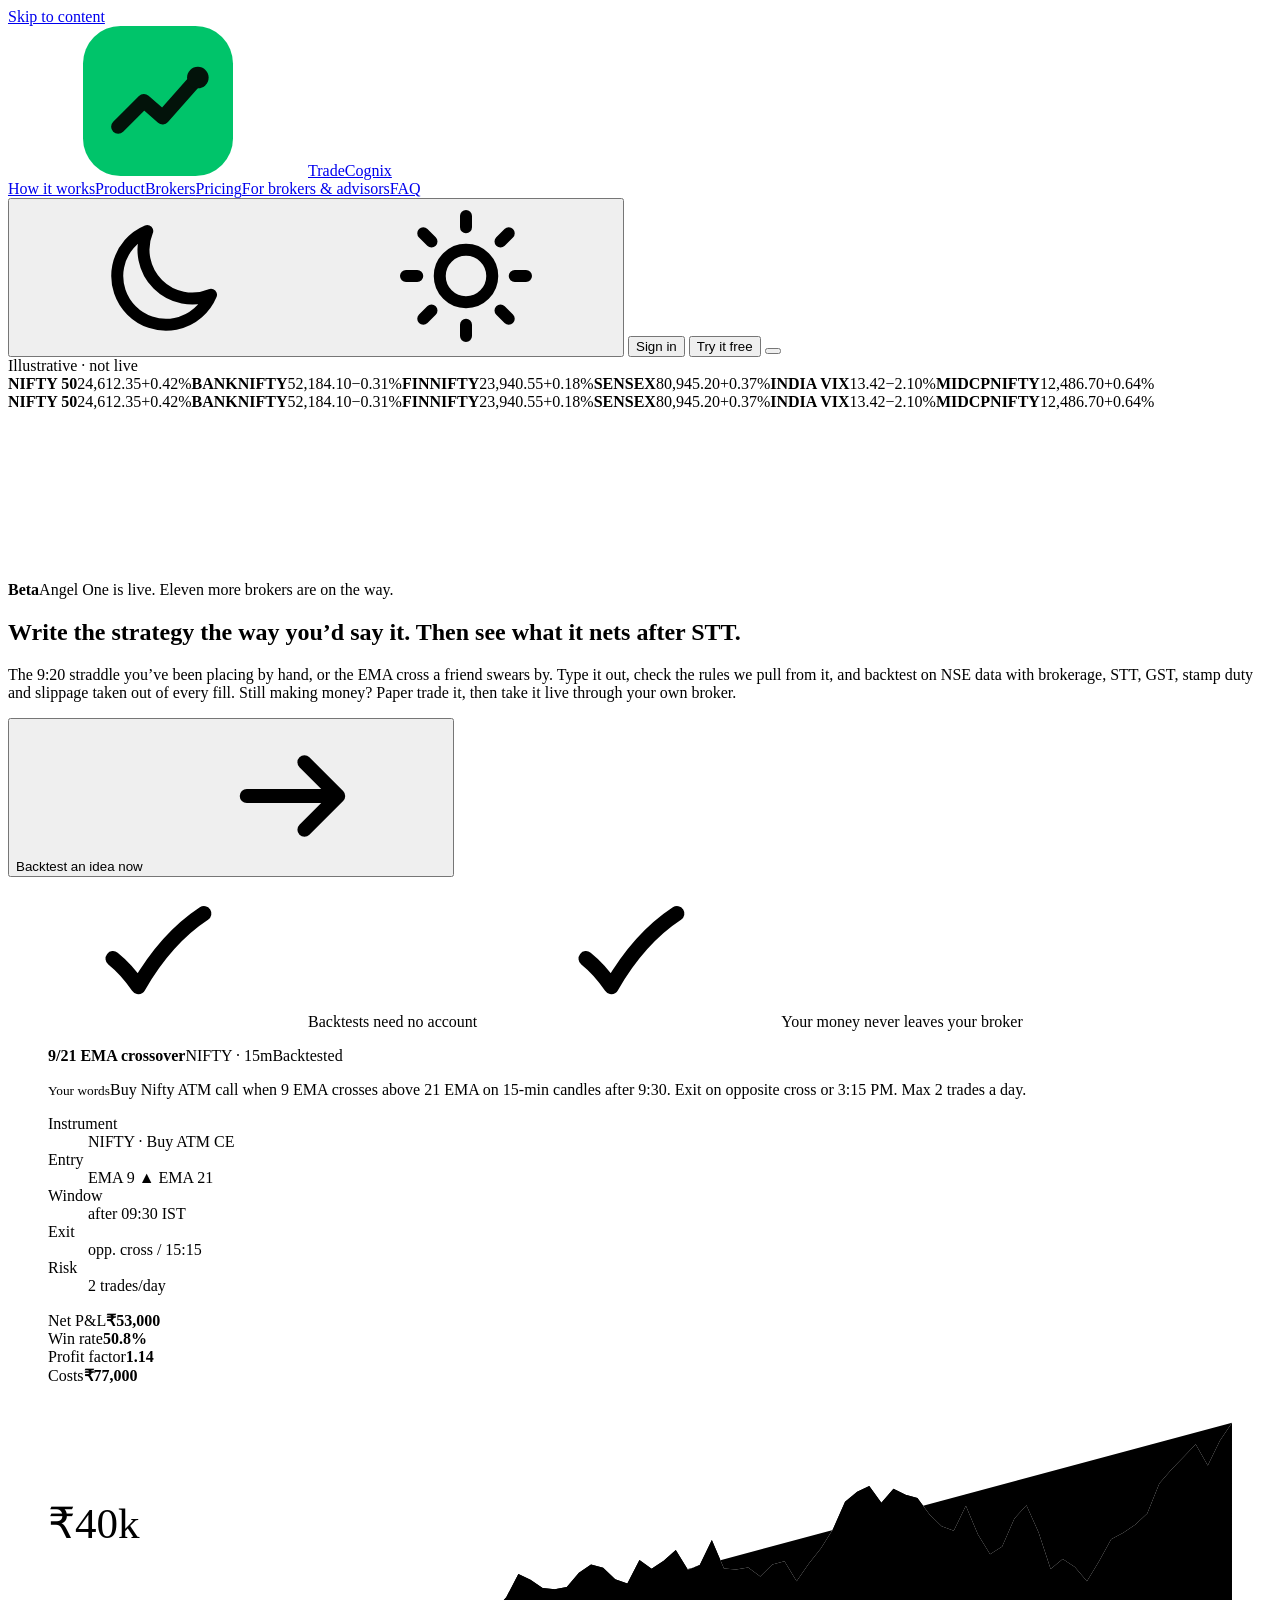
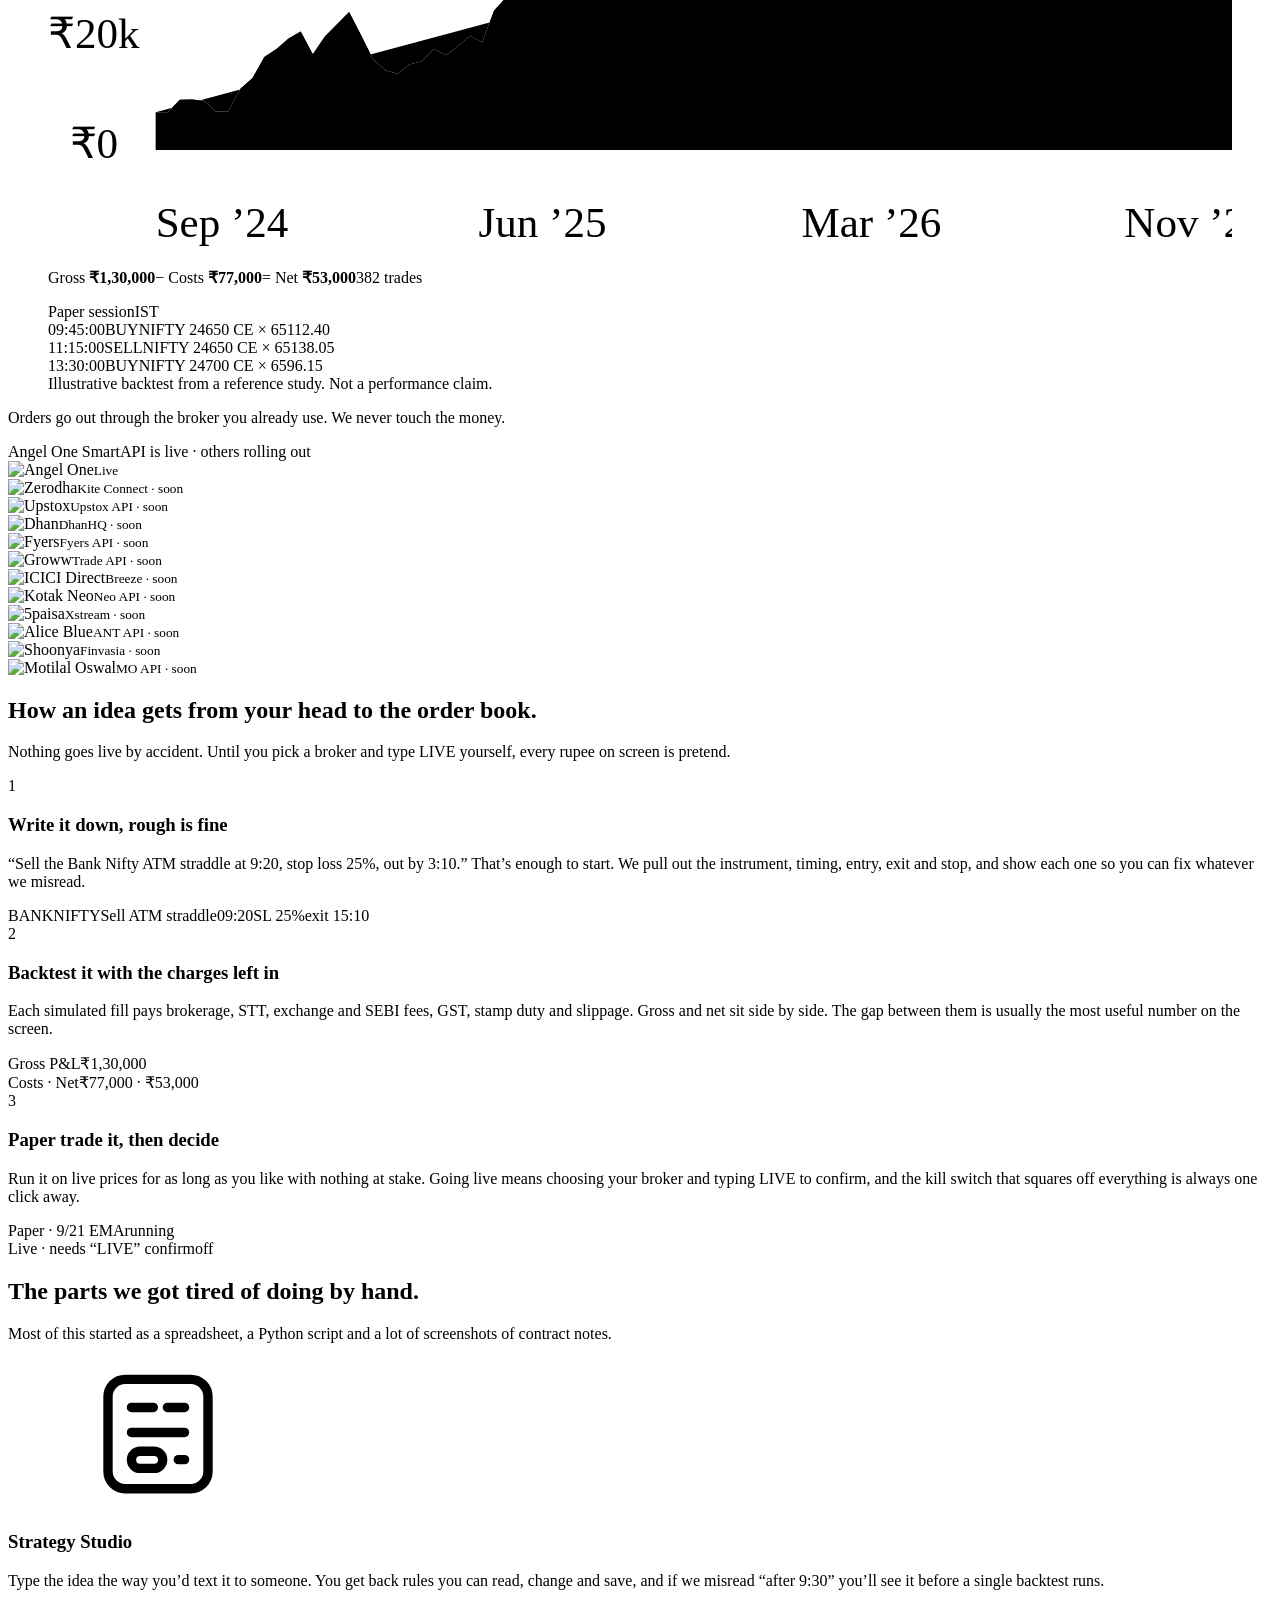
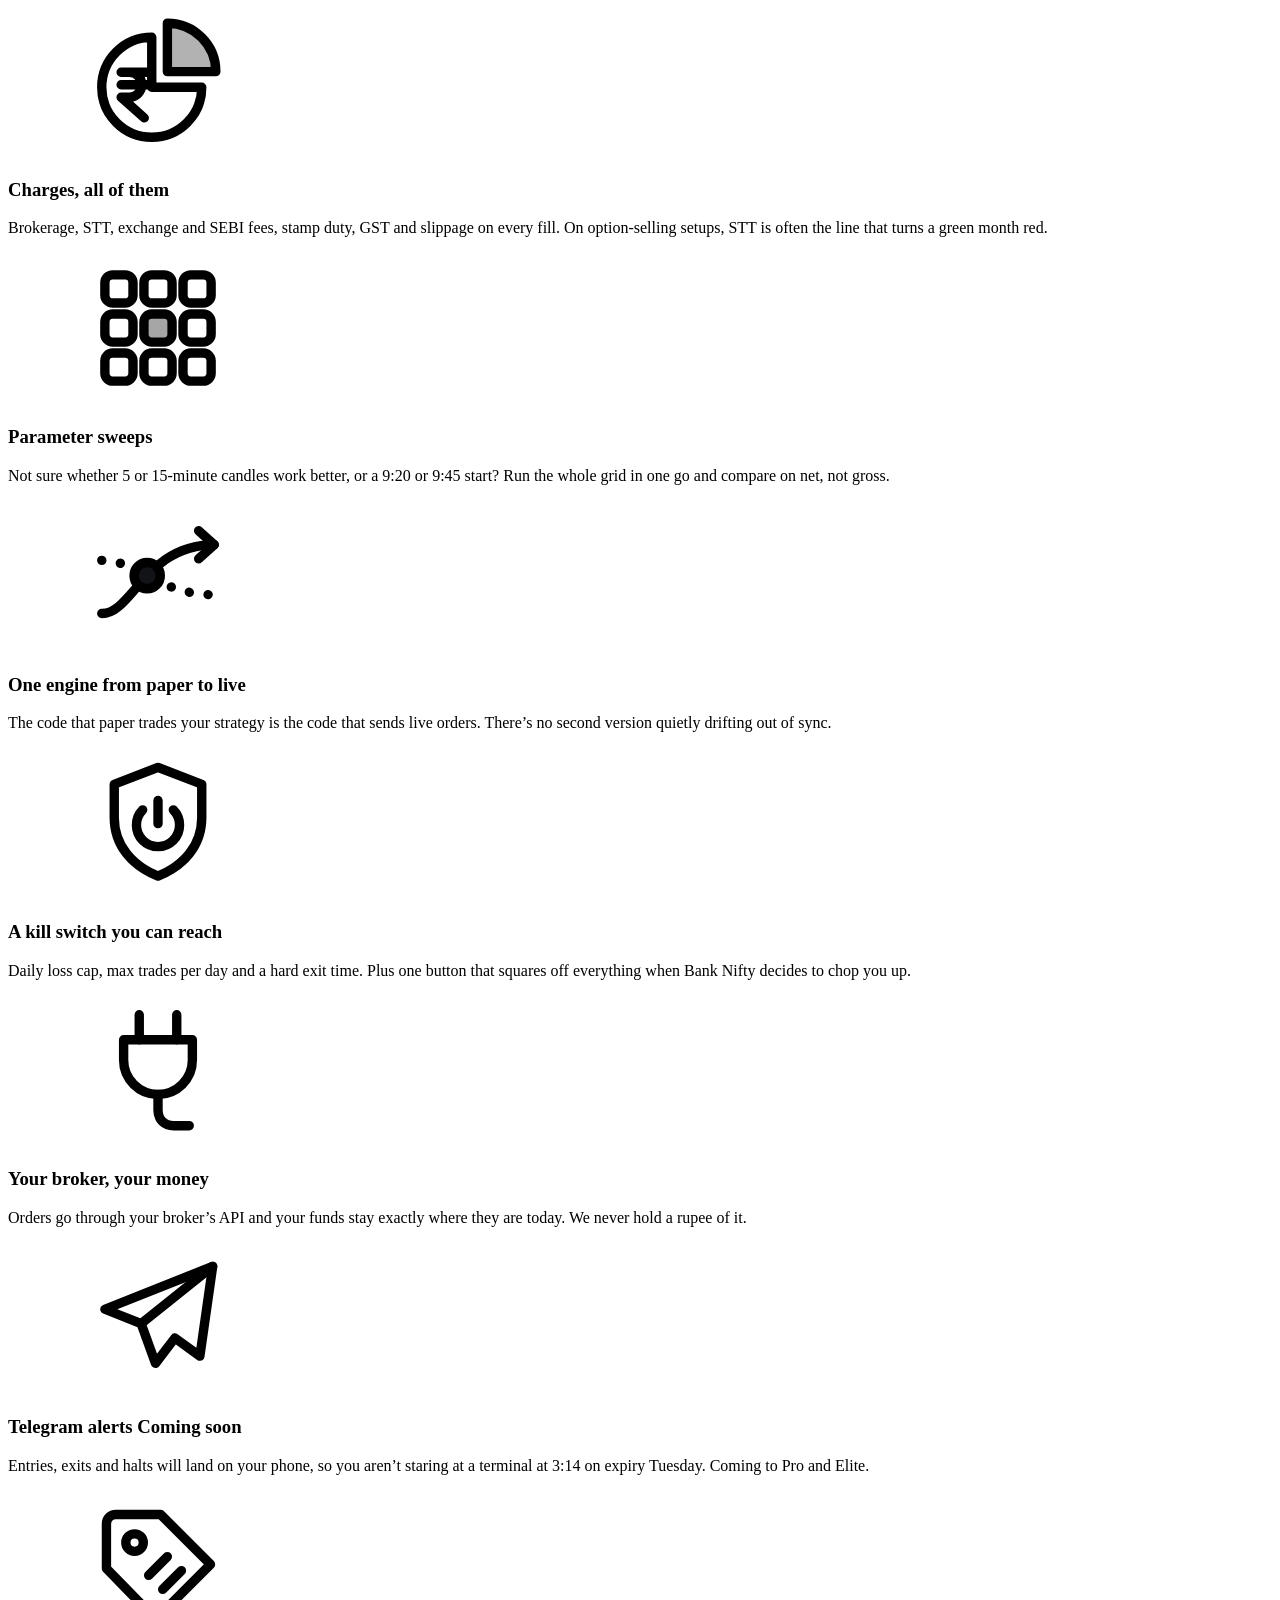
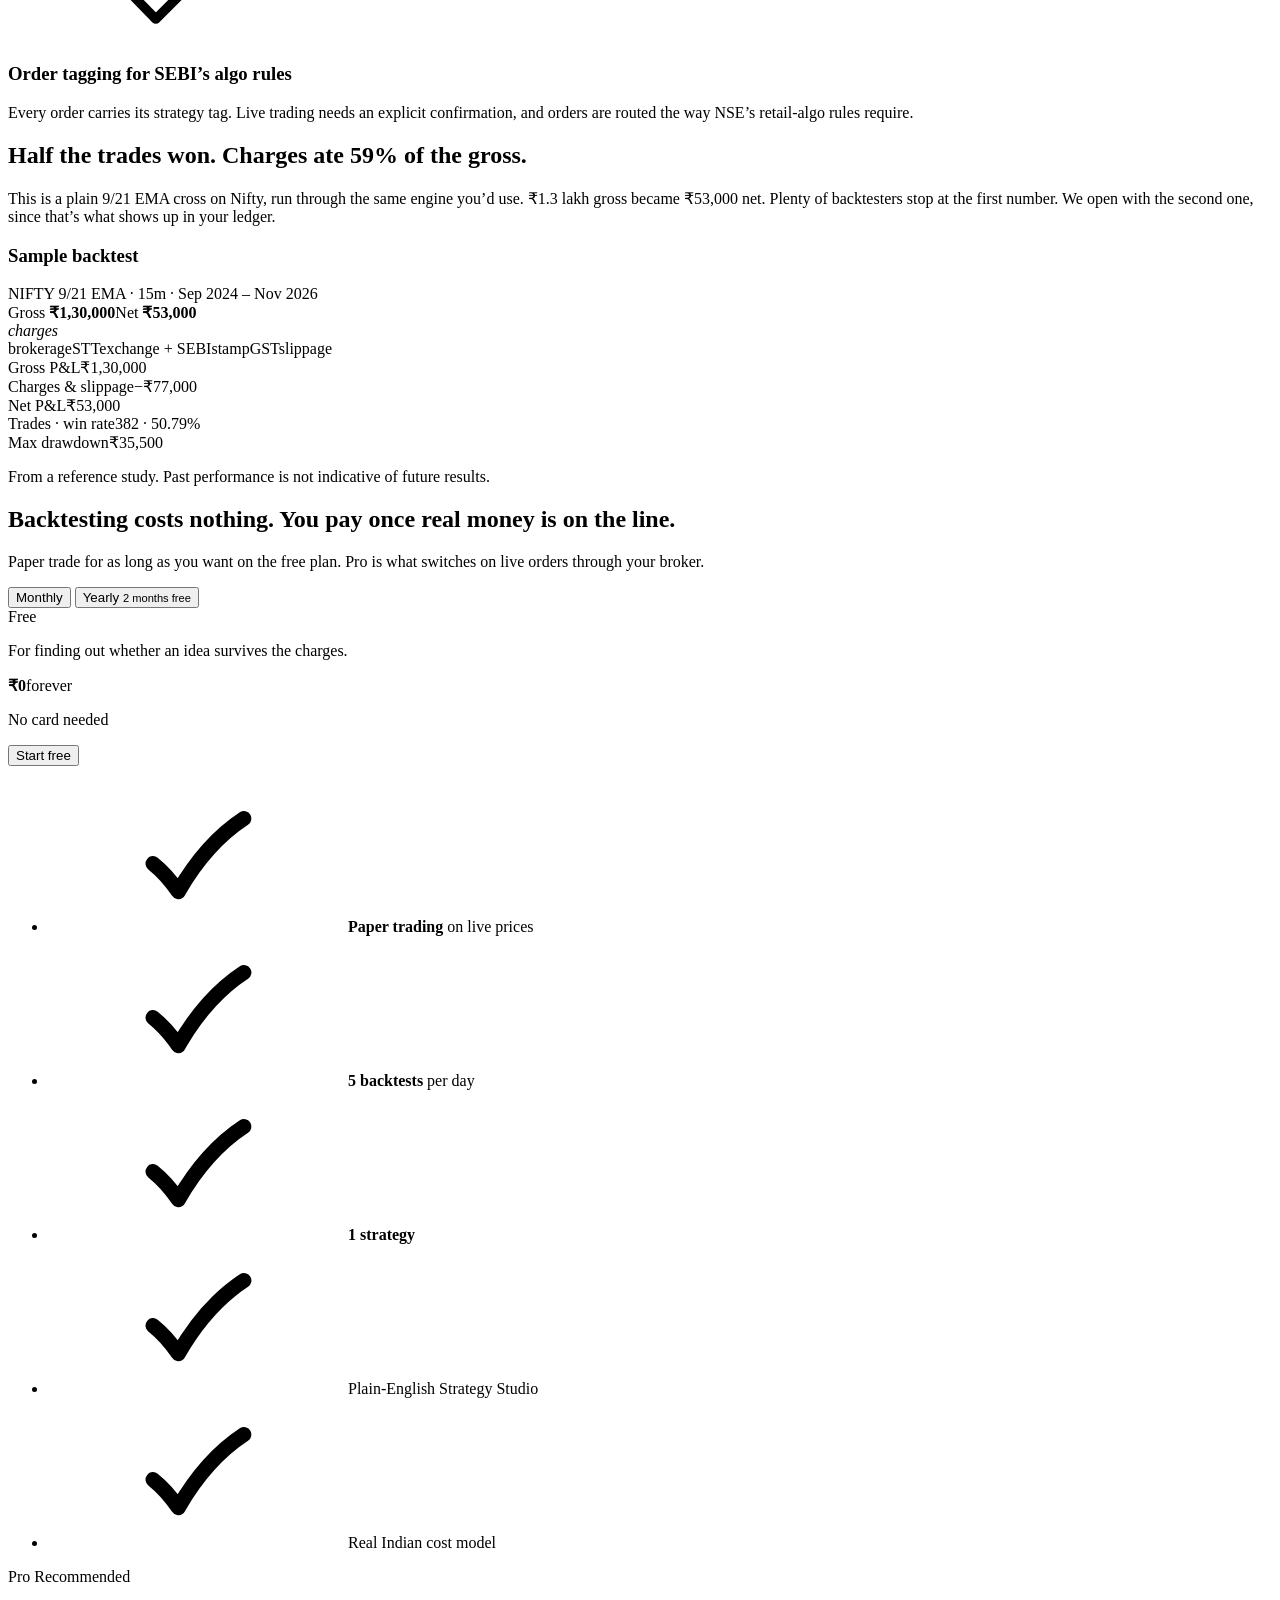
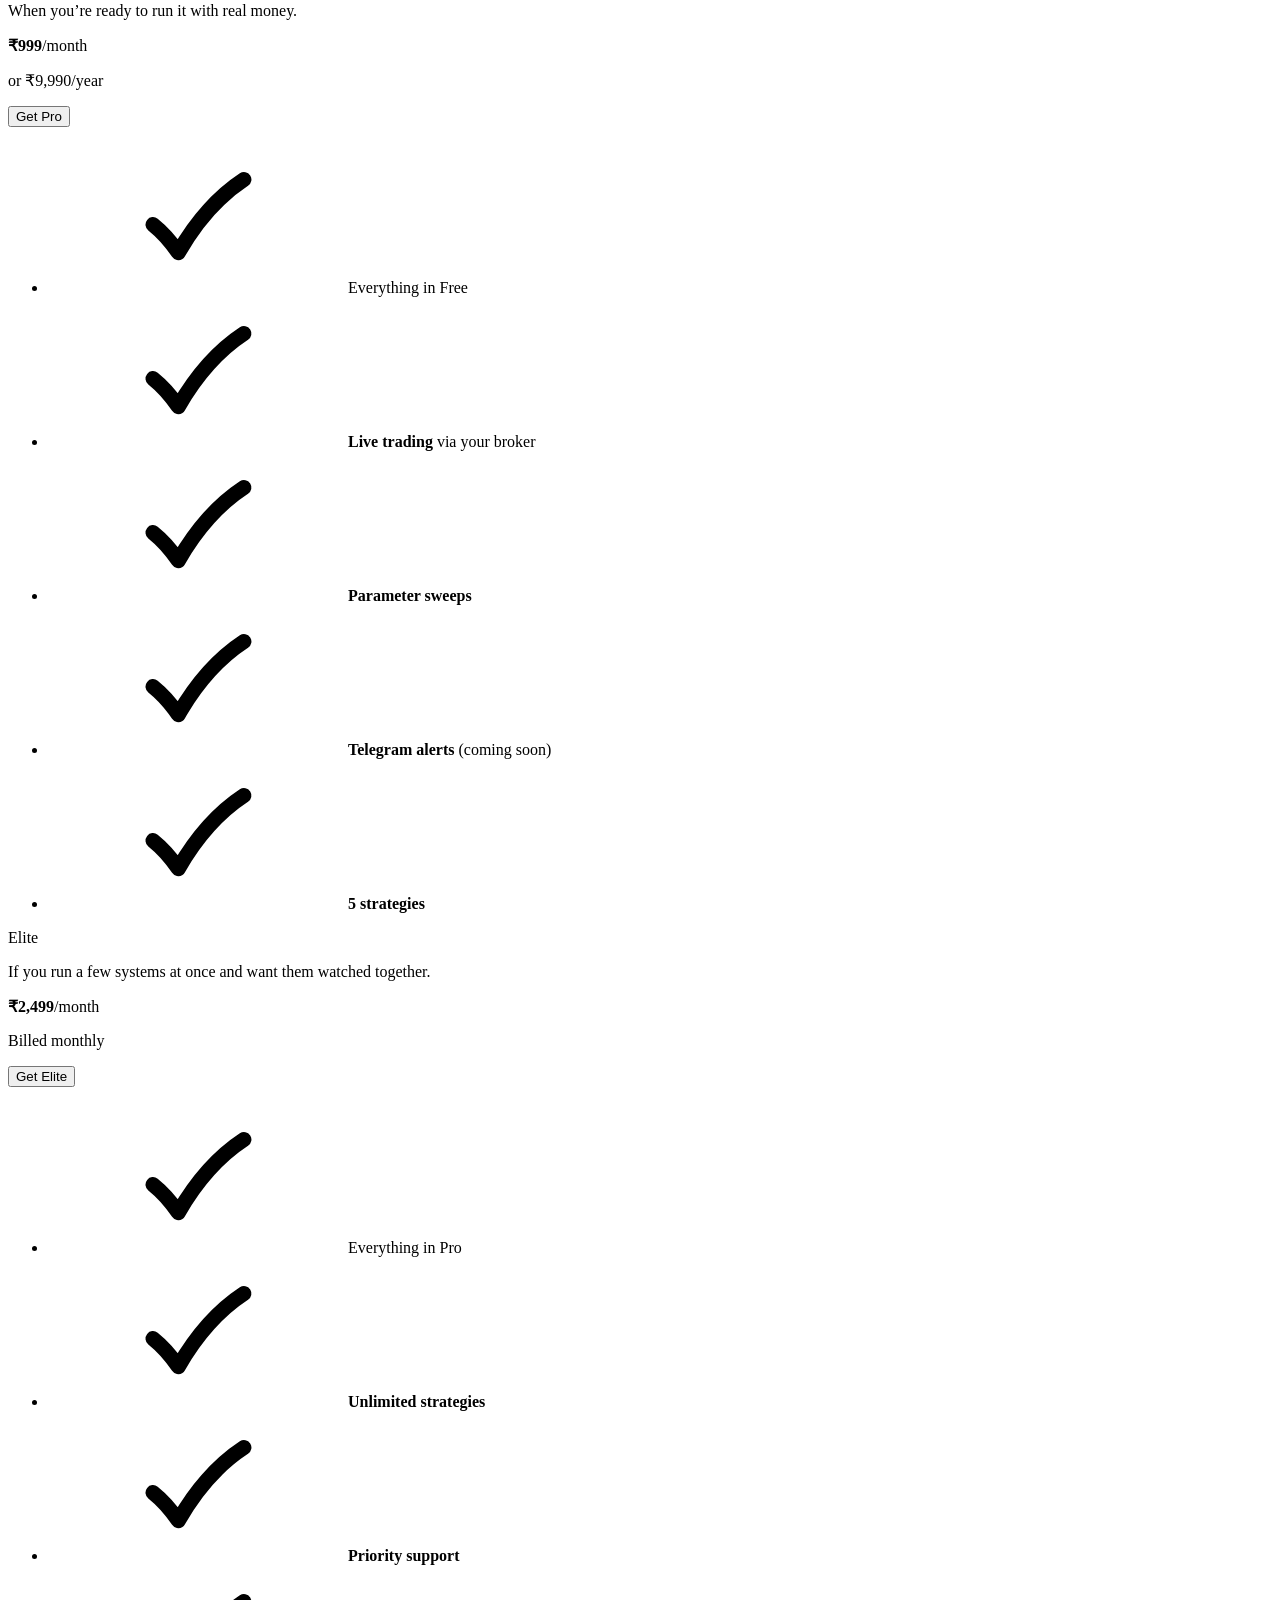
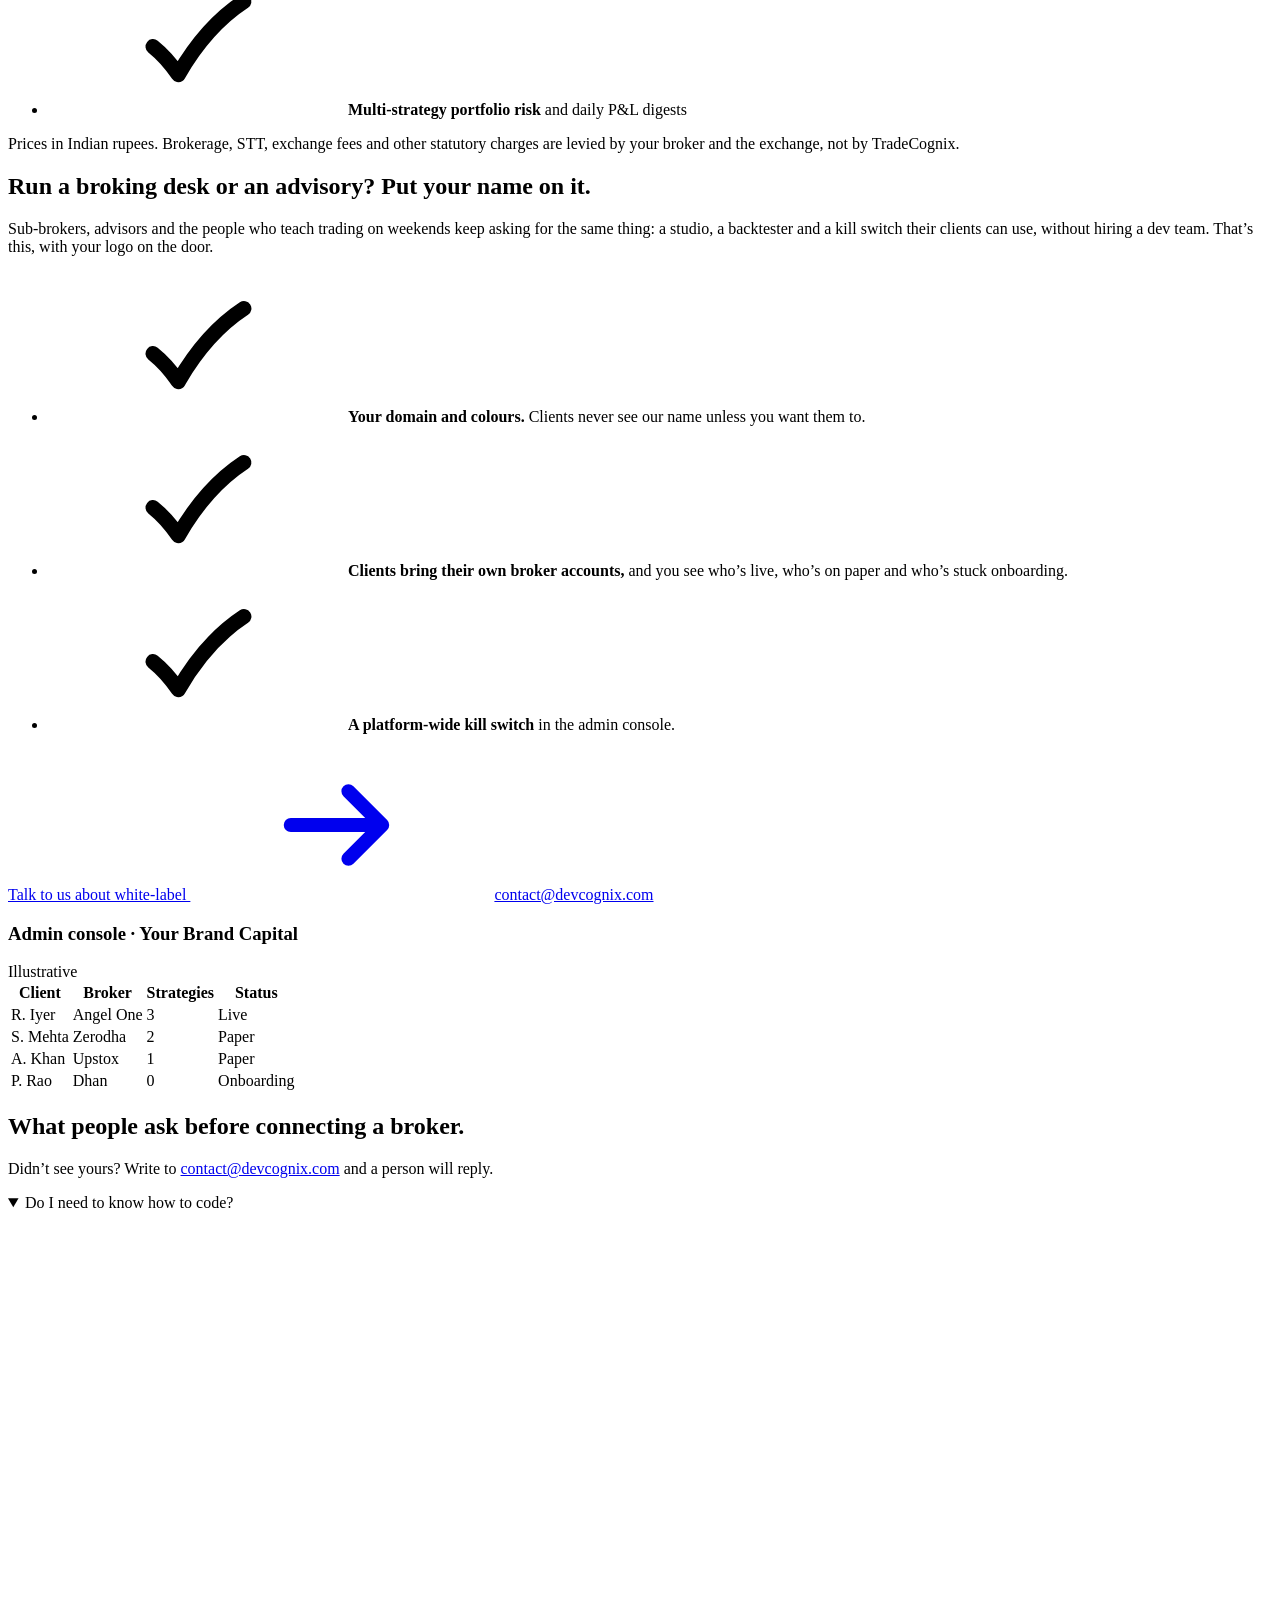
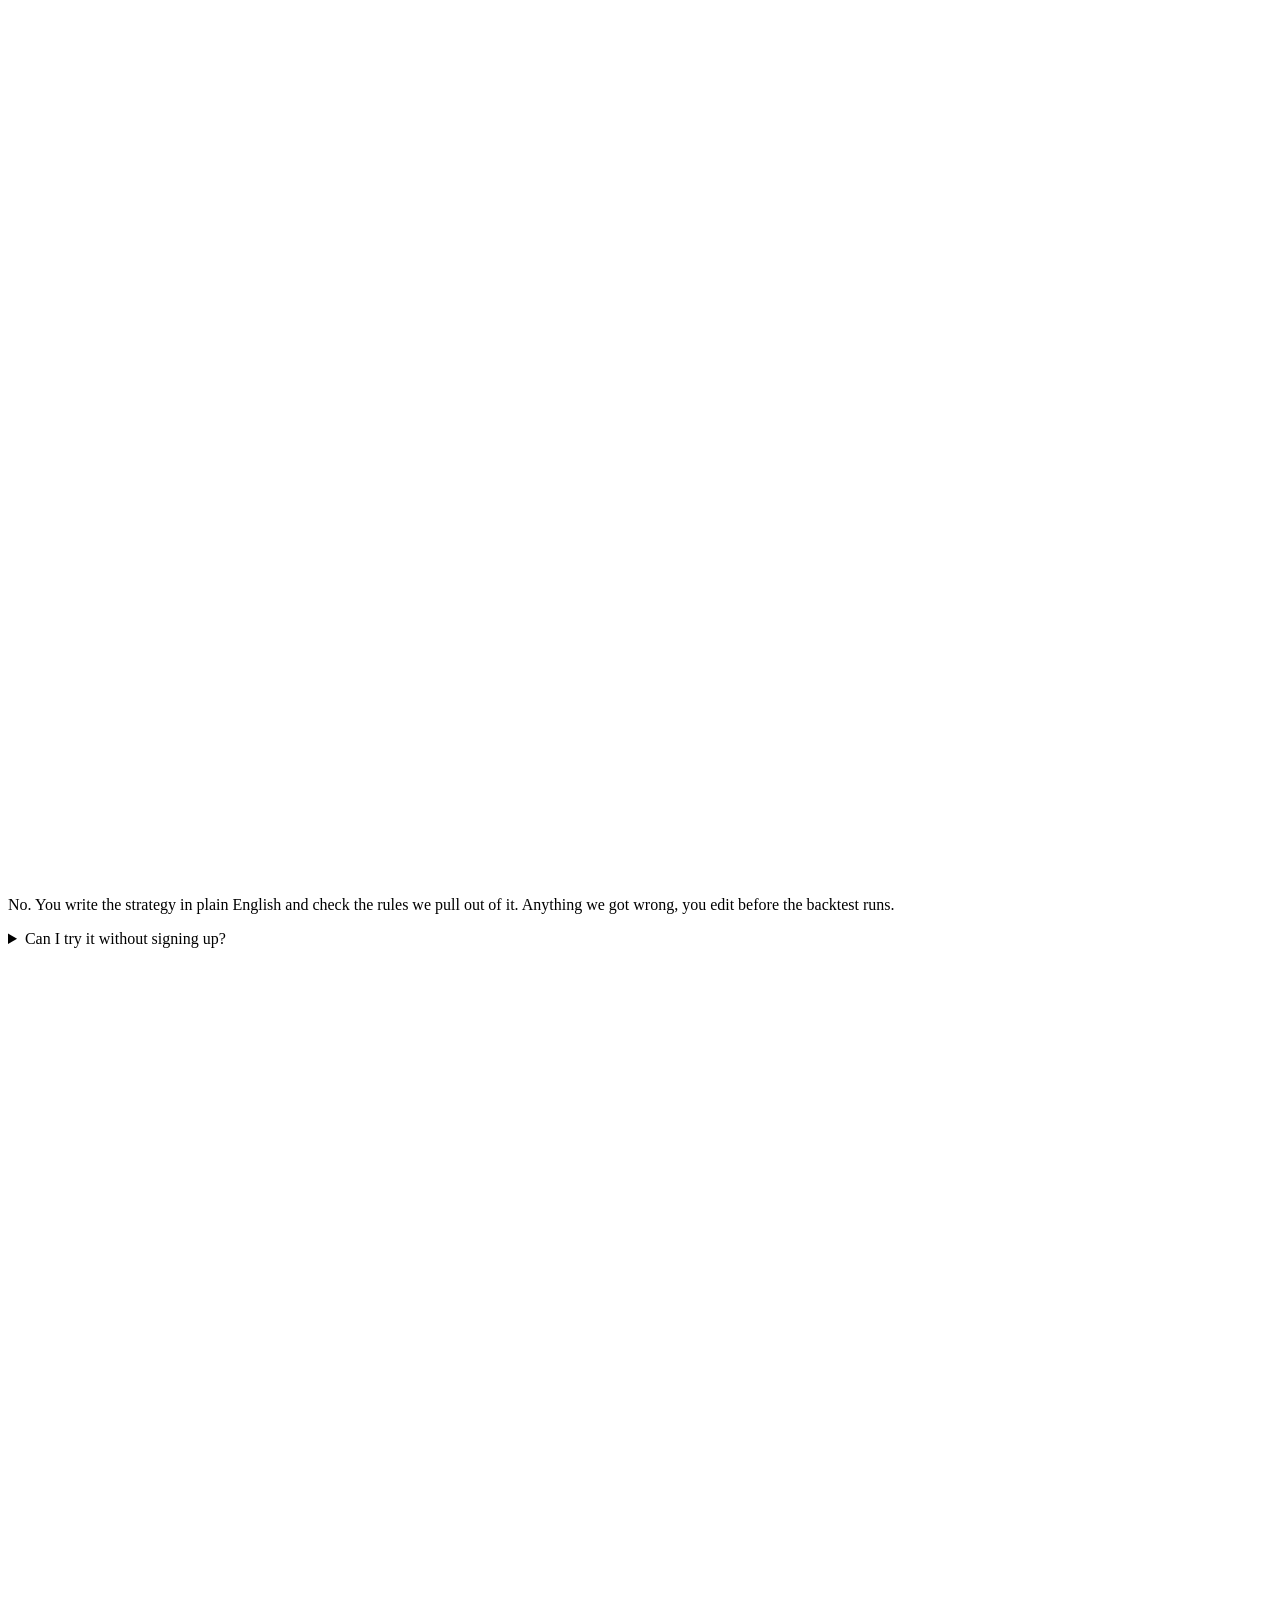
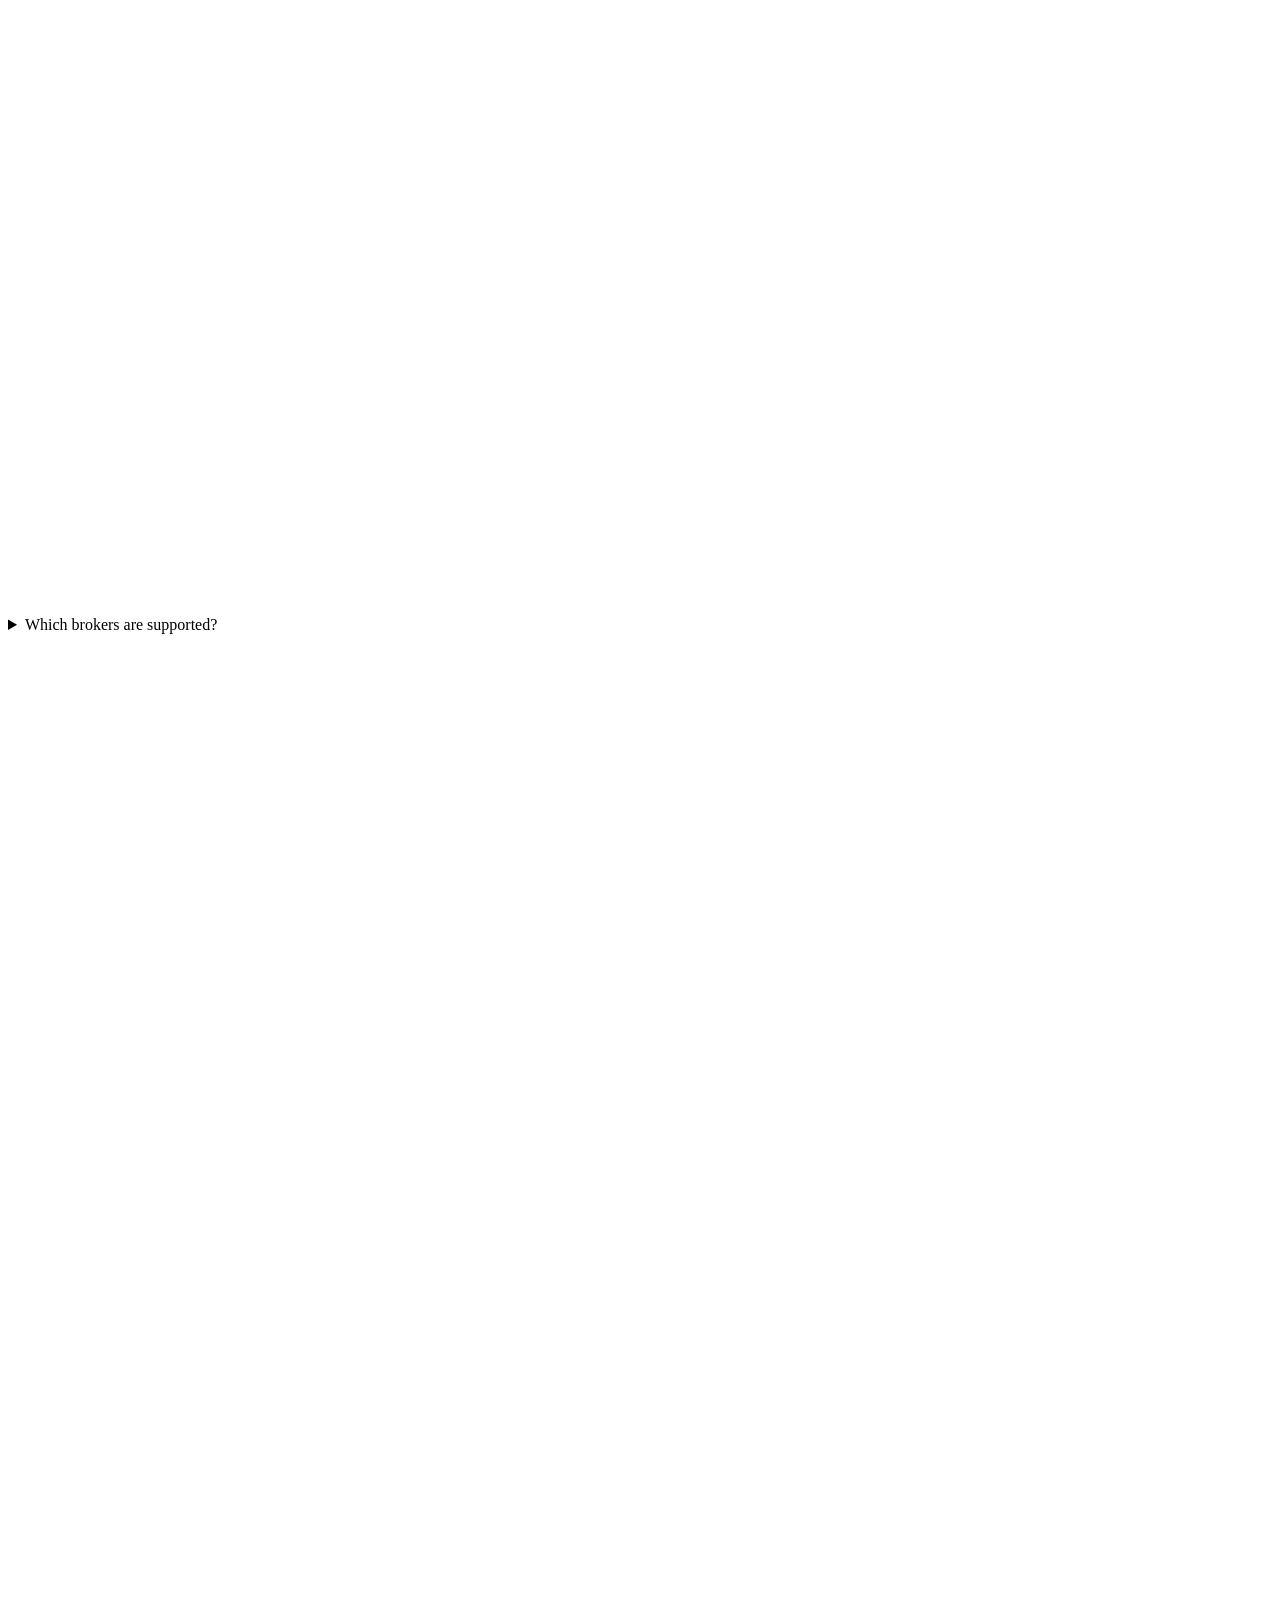
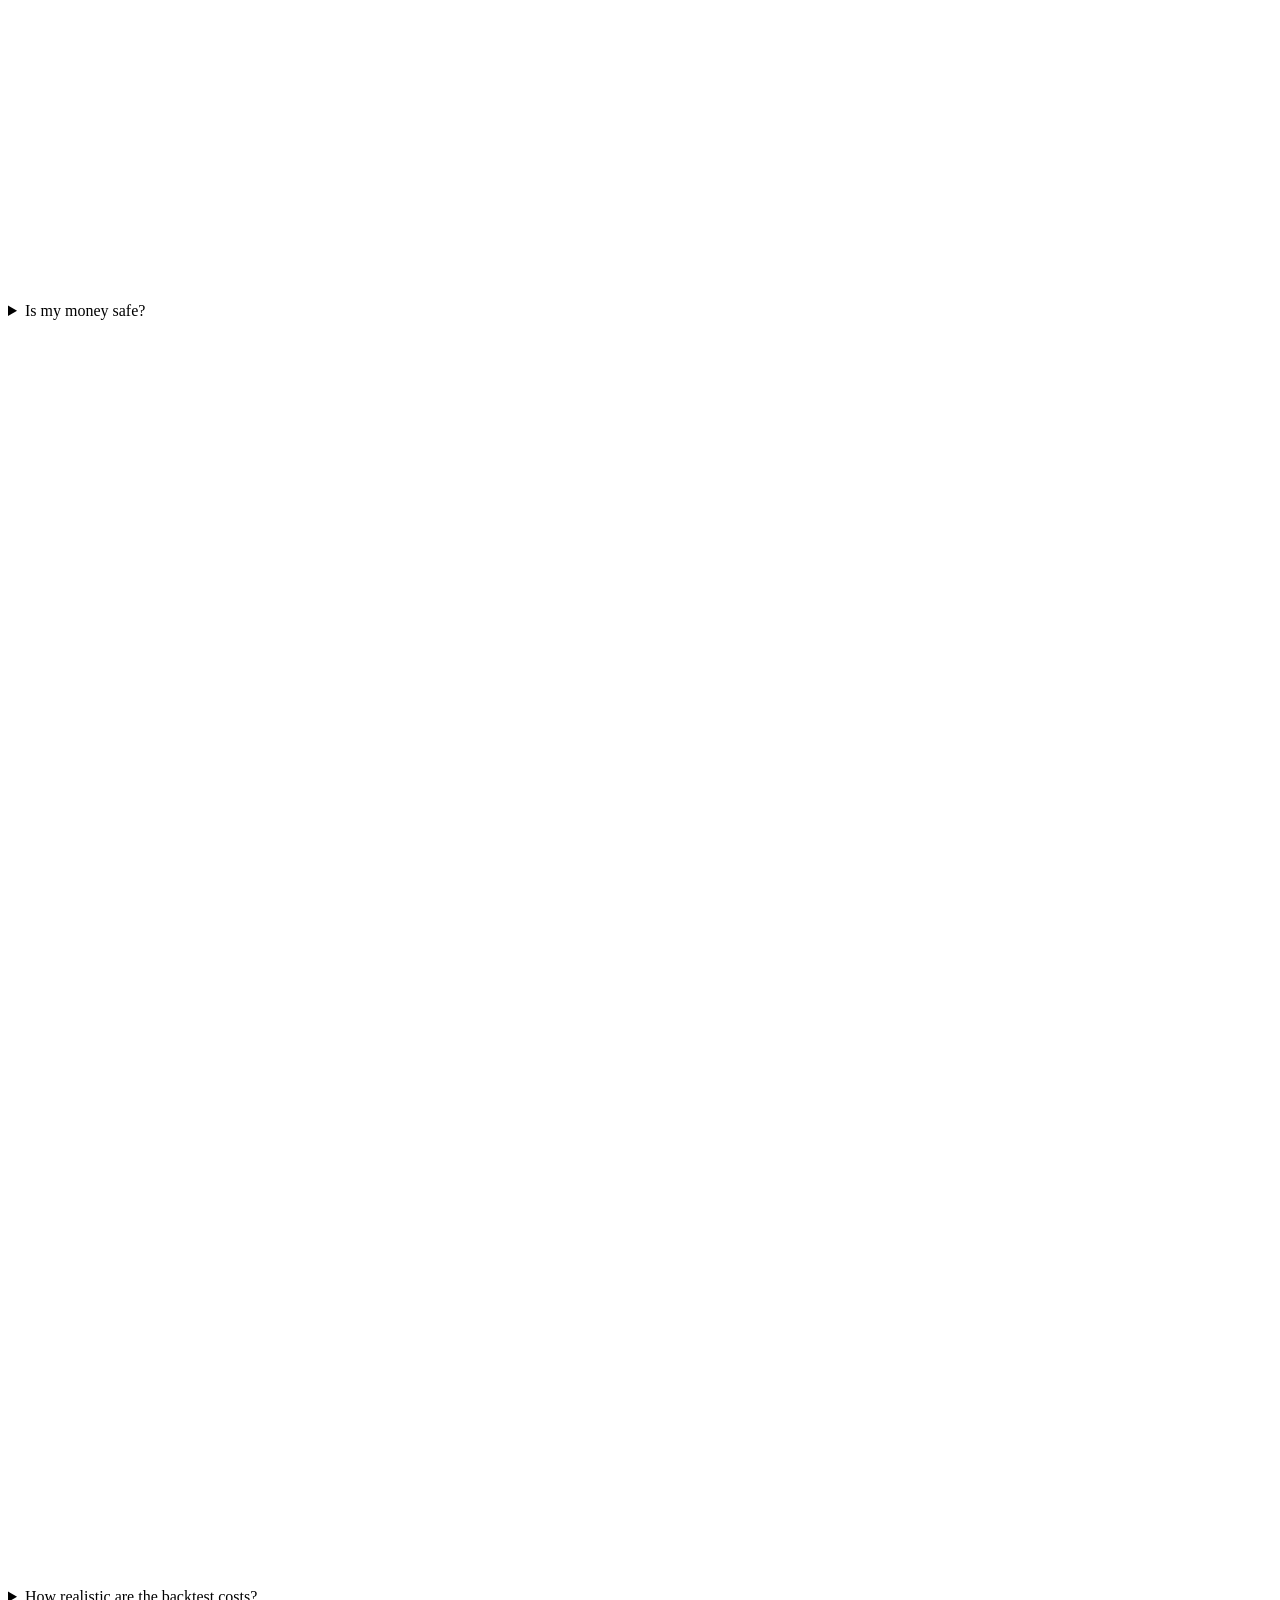
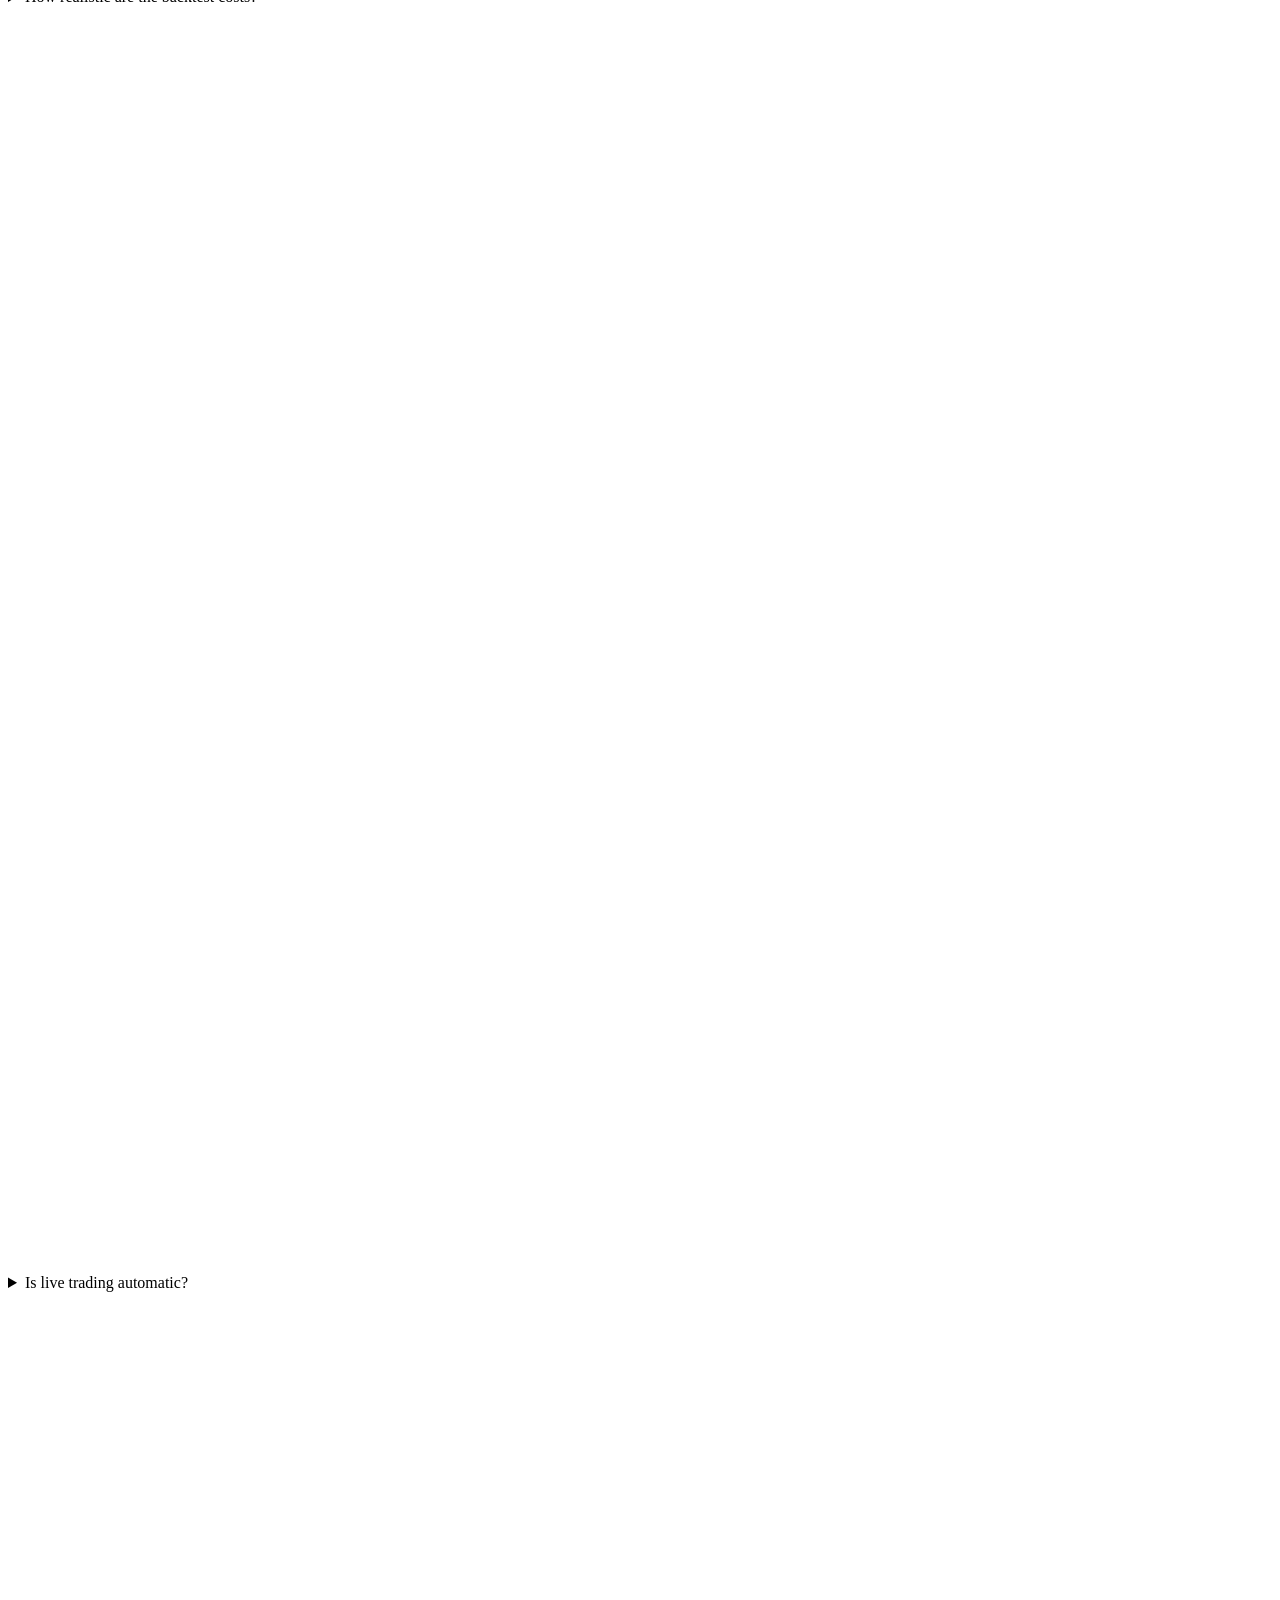
==== web/index.html @ 680daa09 "Web parser: match backend (AND filters, MA before RSI, unsupported features flagged, trailing SL fix" ====
<!doctype html>
<html lang="en-IN" data-theme="dark">
  <head>
    <meta charset="utf-8" />
    <meta name="viewport" content="width=device-width, initial-scale=1, viewport-fit=cover" />
    <title>TradeCognix · Plain-English algo trading for Indian traders</title>
    <meta name="description" content="Describe a trading strategy in plain English. TradeCognix turns it into rules, backtests it on NSE data with real Indian costs (brokerage, STT, GST, stamp duty, slippage), paper-trades it, then runs it live through your own broker." />
    <meta name="theme-color" content="#08090b" media="(prefers-color-scheme: dark)" />
    <meta name="theme-color" content="#ffffff" media="(prefers-color-scheme: light)" />
    <meta name="color-scheme" content="dark light" />

    <link rel="canonical" href="https://tradex007.github.io/Tradecognix/" />

    <!-- Open Graph / social (absolute URLs: GitHub Pages) -->
    <meta property="og:type" content="website" />
    <meta property="og:site_name" content="TradeCognix" />
    <meta property="og:url" content="https://tradex007.github.io/Tradecognix/" />
    <meta property="og:title" content="TradeCognix · Plain-English algo trading for Indian traders" />
    <meta property="og:description" content="Describe a strategy in English, backtest it with real Indian costs, paper trade it, then go live through your own broker." />
    <meta property="og:image" content="https://tradex007.github.io/Tradecognix/og.png" />
    <meta property="og:image:type" content="image/png" />
    <meta property="og:image:alt" content="TradeCognix: Write the strategy the way you'd say it. Then see what it nets after STT." />
    <meta property="og:image:width" content="1200" />
    <meta property="og:image:height" content="630" />
    <meta property="og:locale" content="en_IN" />
    <meta name="twitter:card" content="summary_large_image" />
    <meta name="twitter:title" content="TradeCognix · Plain-English algo trading for Indian traders" />
    <meta name="twitter:description" content="Describe a strategy in English, backtest it with real Indian costs, paper trade it, then go live through your own broker." />
    <meta name="twitter:image" content="https://tradex007.github.io/Tradecognix/og.png" />

    <link rel="icon" type="image/svg+xml" href="mark.svg" />
    <link rel="icon" type="image/png" sizes="32x32" href="favicon-32.png" />
    <link rel="apple-touch-icon" href="apple-touch-icon.png" />

    <script>
      /* Theme before first paint: saved choice, else dark. */
      (function () { try { var t = localStorage.getItem("tc-theme"); document.documentElement.setAttribute("data-theme", t === "light" ? "light" : "dark"); } catch (e) {} })();
      /* Motion only when the visitor hasn't asked for reduced motion; motion.js drives it. */
      (function () { try { if (!window.matchMedia("(prefers-reduced-motion: reduce)").matches) document.documentElement.classList.add("motion"); } catch (e) {} })();
    </script>
    <link rel="preload" href="fonts/geist-latin.woff2" as="font" type="font/woff2" crossorigin />
    <link rel="stylesheet" href="styles.css" />

    <script type="application/ld+json">
      {
        "@context": "https://schema.org",
        "@type": "SoftwareApplication",
        "name": "TradeCognix",
        "applicationCategory": "FinanceApplication",
        "operatingSystem": "Web",
        "description": "Plain-English algo trading for Indian retail traders: describe a strategy in English, backtest it on NSE data with real Indian costs, paper trade it, then trade live through your own broker.",
        "inLanguage": "en-IN",
        "publisher": { "@type": "Organization", "name": "DevCognix", "email": "contact@devcognix.com" },
        "offers": [
          { "@type": "Offer", "name": "Free", "price": "0", "priceCurrency": "INR" },
          { "@type": "Offer", "name": "Pro (monthly)", "price": "999", "priceCurrency": "INR" },
          { "@type": "Offer", "name": "Pro (yearly)", "price": "9990", "priceCurrency": "INR" },
          { "@type": "Offer", "name": "Elite (monthly)", "price": "2499", "priceCurrency": "INR" }
        ]
      }
    </script>
  </head>
  <body>
    <a class="skip" href="#main">Skip to content</a>

    <!-- Icon sprite -->
    <svg width="0" height="0" style="position:absolute" aria-hidden="true" focusable="false">
      <defs>
        <symbol id="tc-mark" viewBox="0 0 32 32"><rect width="32" height="32" rx="8" fill="#00C46A" /><path d="M7.5 21.5 13 16l4 3.5 7.5-8.5" fill="none" stroke="#03130A" stroke-width="3" stroke-linecap="round" stroke-linejoin="round" /><circle cx="24.5" cy="11" r="2.3" fill="#03130A" /></symbol>
        <symbol id="i-check" viewBox="0 0 16 16"><path d="M3.5 8.5l3 3 6-7" fill="none" stroke="currentColor" stroke-width="1.8" stroke-linecap="round" stroke-linejoin="round" /></symbol>
        <symbol id="i-arrow" viewBox="0 0 16 16"><path d="M3 8h10M9 4l4 4-4 4" fill="none" stroke="currentColor" stroke-width="1.6" stroke-linecap="round" stroke-linejoin="round" /></symbol>
        <symbol id="i-plus" viewBox="0 0 16 16"><path d="M8 3v10M3 8h10" fill="none" stroke="currentColor" stroke-width="1.6" stroke-linecap="round" /></symbol>
        <symbol id="i-pencil" viewBox="0 0 16 16"><path d="M3 13l.6-2.6L10.8 3.2a1.4 1.4 0 0 1 2 2L5.6 12.4z" fill="none" stroke="currentColor" stroke-width="1.4" stroke-linejoin="round" /></symbol>
        <symbol id="i-sun" viewBox="0 0 20 20"><g fill="none" stroke="currentColor" stroke-width="1.6" stroke-linecap="round"><circle cx="10" cy="10" r="3.5" /><path d="M10 2v1.5M10 16.5V18M2 10h1.5M16.5 10H18M4.3 4.3l1.1 1.1M14.6 14.6l1.1 1.1M4.3 15.7l1.1-1.1M14.6 5.4l1.1-1.1" /></g></symbol>
        <symbol id="i-moon" viewBox="0 0 20 20"><path d="M16 12.5A6.5 6.5 0 0 1 7.5 4a6.5 6.5 0 1 0 8.5 8.5z" fill="none" stroke="currentColor" stroke-width="1.6" stroke-linejoin="round" /></symbol>
        <symbol id="i-power" viewBox="0 0 16 16"><g fill="none" stroke="currentColor" stroke-width="1.7" stroke-linecap="round"><path d="M8 2v6" /><path d="M4.6 4.2a5 5 0 1 0 6.8 0" /></g></symbol>
        <symbol id="i-warn" viewBox="0 0 16 16"><g fill="none" stroke="currentColor" stroke-width="1.5" stroke-linecap="round" stroke-linejoin="round"><path d="M8 2.2 14.4 13.5H1.6z" /><path d="M8 6.5v3M8 11.6v.1" /></g></symbol>
        <symbol id="i-info" viewBox="0 0 16 16"><g fill="none" stroke="currentColor" stroke-width="1.5" stroke-linecap="round"><circle cx="8" cy="8" r="6.2" /><path d="M8 7.3v3.6M8 5v.1" /></g></symbol>
        <symbol id="i-lock" viewBox="0 0 16 16"><g fill="none" stroke="currentColor" stroke-width="1.5" stroke-linejoin="round"><rect x="3" y="7" width="10" height="7" rx="1.6" /><path d="M5.5 7V5a2.5 2.5 0 0 1 5 0v2" /></g></symbol>
        <symbol id="i-plusmin" viewBox="0 0 16 16"><path d="M8 3v10M3 8h10" fill="none" stroke="currentColor" stroke-width="1.6" stroke-linecap="round" /></symbol>
        <!-- feature icons -->
        <symbol id="f-text" viewBox="0 0 20 20"><g fill="none" stroke="currentColor" stroke-width="1.6" stroke-linecap="round" stroke-linejoin="round"><path d="M4 5h12M4 9h8M4 13h10" /><path d="M14 15.5l1.5-1.5 2 2" /></g></symbol>
        <symbol id="f-rupee" viewBox="0 0 20 20"><g fill="none" stroke="currentColor" stroke-width="1.6" stroke-linecap="round" stroke-linejoin="round"><path d="M6 4h9M6 7.5h9M6 4h2.5a3.5 3.5 0 0 1 0 7H6l6.5 5.5" /></g></symbol>
        <symbol id="f-sweep" viewBox="0 0 20 20"><g fill="none" stroke="currentColor" stroke-width="1.6" stroke-linecap="round"><path d="M4 5h12M4 10h12M4 15h12" /><circle cx="8" cy="5" r="1.6" fill="currentColor" /><circle cx="13" cy="10" r="1.6" fill="currentColor" /><circle cx="6" cy="15" r="1.6" fill="currentColor" /></g></symbol>
        <symbol id="f-engine" viewBox="0 0 20 20"><g fill="none" stroke="currentColor" stroke-width="1.6" stroke-linecap="round" stroke-linejoin="round"><path d="M3 15l4-5 3 2.5L16 5" /><path d="M12.5 5H16v3.5" /></g></symbol>
        <symbol id="f-shield" viewBox="0 0 20 20"><g fill="none" stroke="currentColor" stroke-width="1.6" stroke-linejoin="round" stroke-linecap="round"><path d="M10 2.5 16 5v4.5c0 4-2.7 6.6-6 8-3.3-1.4-6-4-6-8V5z" /><path d="M7.5 10l2 2 3.5-4" /></g></symbol>
        <symbol id="f-bell" viewBox="0 0 20 20"><g fill="none" stroke="currentColor" stroke-width="1.6" stroke-linejoin="round" stroke-linecap="round"><path d="M5 13.5V9a5 5 0 0 1 10 0v4.5l1.5 1.5h-13z" /><path d="M8.5 17.5h3" /></g></symbol>
        <symbol id="f-book" viewBox="0 0 20 20"><g fill="none" stroke="currentColor" stroke-width="1.6" stroke-linejoin="round" stroke-linecap="round"><path d="M5 3h8l3 3v11H5z" /><path d="M8 9h5M8 12h5" /></g></symbol>
        <symbol id="f-plug" viewBox="0 0 20 20"><g fill="none" stroke="currentColor" stroke-width="1.6" stroke-linecap="round" stroke-linejoin="round"><path d="M8 12l4-4" /><path d="M9 6l1.5-1.5a3 3 0 0 1 4.2 4.2L13 10M11 14l-1.5 1.5a3 3 0 0 1-4.2-4.2L7 10" /></g></symbol>
        <!-- TradeCognix marketing icons: hand-drawn set, 24px grid, 1.5px stroke, round joins -->
        <symbol id="m-tick" viewBox="0 0 16 16"><path d="M3.2 8.7c1 .8 1.9 1.8 2.7 3C7.8 8.4 10 5.8 12.9 3.9" fill="none" stroke="currentColor" stroke-width="1.6" stroke-linecap="round" stroke-linejoin="round" /></symbol>
        <symbol id="m-arrow" viewBox="0 0 16 16"><path d="M2.75 8h9.5M8.9 4.4 12.5 8l-3.6 3.6" fill="none" stroke="currentColor" stroke-width="1.5" stroke-linecap="round" stroke-linejoin="round" /></symbol>
        <symbol id="ic-rule" viewBox="0 0 24 24"><g fill="none" stroke="currentColor" stroke-width="1.5" stroke-linecap="round" stroke-linejoin="round"><rect x="4" y="3.25" width="16" height="17.5" rx="2.75" /><path d="M7.75 7.75h3.5M13.5 7.75h2.75M7.75 11.75h8.5" /><rect x="7.75" y="14.75" width="5" height="2.75" rx="1.375" /><path d="M15.25 16.1h1" /></g></symbol>
        <symbol id="ic-rupee" viewBox="0 0 24 24"><g fill="none" stroke="currentColor" stroke-width="1.5" stroke-linecap="round" stroke-linejoin="round"><path d="M11 5a8 8 0 1 0 8 8h-8z" /><path d="M13.5 2.75a7.75 7.75 0 0 1 7.75 7.75H13.5z" fill="currentColor" fill-opacity=".3" /><path d="M6.1 10.6h4.4M6.1 12.6h4.4M6.1 10.6h1.3a2 2 0 0 1 0 4H6.1l3.7 3.3" /></g></symbol>
        <symbol id="ic-sweep" viewBox="0 0 24 24"><g fill="none" stroke="currentColor" stroke-width="1.5" stroke-linejoin="round"><rect x="3.5" y="3.5" width="4.5" height="4.5" rx="1.25" /><rect x="9.75" y="3.5" width="4.5" height="4.5" rx="1.25" /><rect x="16" y="3.5" width="4.5" height="4.5" rx="1.25" /><rect x="3.5" y="9.75" width="4.5" height="4.5" rx="1.25" /><rect x="9.75" y="9.75" width="4.5" height="4.5" rx="1.25" fill="currentColor" fill-opacity=".35" /><rect x="16" y="9.75" width="4.5" height="4.5" rx="1.25" /><rect x="3.5" y="16" width="4.5" height="4.5" rx="1.25" /><rect x="9.75" y="16" width="4.5" height="4.5" rx="1.25" /><rect x="16" y="16" width="4.5" height="4.5" rx="1.25" /></g></symbol>
        <symbol id="ic-cross" viewBox="0 0 24 24"><g fill="none" stroke="currentColor" stroke-width="1.5" stroke-linecap="round" stroke-linejoin="round"><path d="M3 9.5C9 9.5 12 15 21 15" stroke-dasharray="0.01 3" /><path d="M3 18C8 18 10 7 21 7" /><circle cx="10.27" cy="11.94" r="2.1" fill="var(--surface, #111317)" /><path d="M18.5 4.75 21 7l-2.5 2.25" /></g></symbol>
        <symbol id="ic-candle" viewBox="0 0 24 24"><g fill="none" stroke="currentColor" stroke-width="1.5" stroke-linecap="round" stroke-linejoin="round"><path d="M7.5 3v3.5M7.5 15.5V21" /><rect x="5.25" y="6.5" width="4.5" height="9" rx="1.1" /><path d="M16.5 4.5V9M16.5 14.5v4" /><rect x="14.25" y="9" width="4.5" height="5.5" rx="1.1" fill="currentColor" fill-opacity=".3" /></g></symbol>
        <symbol id="ic-shield" viewBox="0 0 24 24"><g fill="none" stroke="currentColor" stroke-width="1.5" stroke-linecap="round" stroke-linejoin="round"><path d="M12 3.1 19 5.8v5.3c0 4.6-3 7.8-7 9.4-4-1.6-7-4.8-7-9.4V5.8z" /><path d="M12 8.4v3.7" /><path d="M9.55 9.9a3.45 3.45 0 1 0 4.9 0" /></g></symbol>
        <symbol id="ic-plug" viewBox="0 0 24 24"><g fill="none" stroke="currentColor" stroke-width="1.5" stroke-linecap="round" stroke-linejoin="round"><path d="M9 3v4M15 3v4" /><path d="M6.5 7h11v3.25a5.5 5.5 0 0 1-11 0z" /><path d="M12 15.75v2.5c0 1.5 1 2.5 2.5 2.5H17" /></g></symbol>
        <symbol id="ic-plane" viewBox="0 0 24 24"><g fill="none" stroke="currentColor" stroke-width="1.5" stroke-linecap="round" stroke-linejoin="round"><path d="M20.75 3.75 3.5 10.6l5.8 2.3 2.3 6.35 3.1-4.05 4 2.9z" /><path d="M9.3 12.9 20.75 3.75" /></g></symbol>
        <symbol id="ic-tag" viewBox="0 0 24 24"><g fill="none" stroke="currentColor" stroke-width="1.5" stroke-linecap="round" stroke-linejoin="round"><path d="M3.75 12.4V5.25c0-.83.67-1.5 1.5-1.5h7.15l8 8-8.75 8.75z" /><circle cx="8.25" cy="8.25" r="1.4" /><path d="M10.5 13.5l3-3M12.75 15.75l3-3" /></g></symbol>
        <!-- app nav icons -->
        <symbol id="n-home" viewBox="0 0 20 20"><rect x="3" y="3" width="6" height="6" rx="1.5" /><rect x="11" y="3" width="6" height="6" rx="1.5" /><rect x="3" y="11" width="6" height="6" rx="1.5" /><rect x="11" y="11" width="6" height="6" rx="1.5" /></symbol>
        <symbol id="n-studio" viewBox="0 0 20 20"><path d="M4 15.5l.7-3L13 4.2a1.5 1.5 0 0 1 2.1 2.1L6.8 14.6z" /><path d="M11.5 5.7l2.1 2.1" /><path d="M10 16h6" /></symbol>
        <symbol id="n-bt" viewBox="0 0 20 20"><path d="M3 17h14M3 17V3" /><path d="M6 13l3-4 3 2 4-6" /></symbol>
        <symbol id="n-live" viewBox="0 0 20 20"><circle cx="10" cy="10" r="2" /><path d="M6.5 6.5a5 5 0 0 0 0 7M13.5 6.5a5 5 0 0 1 0 7M4 4a8.5 8.5 0 0 0 0 12M16 4a8.5 8.5 0 0 1 0 12" /></symbol>
        <symbol id="n-journal" viewBox="0 0 20 20"><path d="M5 3h8l3 3v11H5z" /><path d="M8 9h5M8 12h5" /></symbol>
        <symbol id="n-broker" viewBox="0 0 20 20"><path d="M8 12l4-4" /><path d="M9 6l1.5-1.5a3 3 0 0 1 4.2 4.2L13 10M11 14l-1.5 1.5a3 3 0 0 1-4.2-4.2L7 10" /></symbol>
        <symbol id="n-settings" viewBox="0 0 20 20"><circle cx="10" cy="10" r="2.5" /><path d="M10 2.5v2M10 15.5v2M2.5 10h2M15.5 10h2M4.7 4.7l1.4 1.4M13.9 13.9l1.4 1.4M4.7 15.3l1.4-1.4M13.9 6.1l1.4-1.4" /></symbol>
        <symbol id="n-more" viewBox="0 0 20 20"><circle cx="5" cy="10" r="1.2" /><circle cx="10" cy="10" r="1.2" /><circle cx="15" cy="10" r="1.2" /></symbol>
      </defs>
    </svg>

    <!-- =========================== MARKETING SITE =========================== -->
    <div class="site" id="x-site">
      <header class="nav" id="top">
        <div class="wrap nav__in">
          <a class="logo" href="#top" aria-label="TradeCognix home"><svg class="logo__mark" aria-hidden="true"><use href="#tc-mark" /></svg><span class="logo__word">TradeCognix</span></a>
          <nav class="nav__links" aria-label="Main">
            <a href="#how">How it works</a><a href="#features">Product</a><a href="#brokers">Brokers</a><a href="#pricing">Pricing</a><a href="#partners">For brokers &amp; advisors</a><a href="#faq">FAQ</a>
          </nav>
          <div class="nav__right">
            <button class="icon-btn theme-toggle" type="button" data-theme-toggle aria-label="Switch colour theme"><svg class="i-moon" aria-hidden="true"><use href="#i-moon" /></svg><svg class="i-sun" aria-hidden="true"><use href="#i-sun" /></svg></button>
            <button class="btn btn--ghost btn--sm nav__signin" type="button" data-open-app="dashboard">Sign in</button>
            <button class="btn btn--primary btn--sm" type="button" data-open-app="studio">Try it free</button>
            <button class="icon-btn nav__burger" type="button" aria-label="Open menu" aria-expanded="false" aria-controls="nav-menu" data-menu><span class="burger" aria-hidden="true"><i></i><i></i><i></i></span></button>
          </div>
        </div>
        <nav class="nav__menu" id="nav-menu" aria-label="Main" hidden>
          <a href="#how">How it works</a><a href="#features">Product</a><a href="#brokers">Brokers</a><a href="#pricing">Pricing</a><a href="#partners">For brokers &amp; advisors</a><a href="#faq">FAQ</a>
          <button class="btn btn--ghost" type="button" data-open-app="dashboard">Sign in</button>
        </nav>
      </header>
      <div class="tk" role="region" aria-label="Index ticker, illustrative values only">
        <span class="tk__tag">Illustrative · not live</span>
        <div class="tk__vp"><div class="tk__run"><div class="tk__set"><span class="tk__i"><b>NIFTY 50</b><span class="num">24,612.35</span><span class="num up">+0.42%</span></span><span class="tk__i"><b>BANKNIFTY</b><span class="num">52,184.10</span><span class="num down">−0.31%</span></span><span class="tk__i"><b>FINNIFTY</b><span class="num">23,940.55</span><span class="num up">+0.18%</span></span><span class="tk__i"><b>SENSEX</b><span class="num">80,945.20</span><span class="num up">+0.37%</span></span><span class="tk__i"><b>INDIA VIX</b><span class="num">13.42</span><span class="num down">−2.10%</span></span><span class="tk__i"><b>MIDCPNIFTY</b><span class="num">12,486.70</span><span class="num up">+0.64%</span></span></div><div class="tk__set" aria-hidden="true"><span class="tk__i"><b>NIFTY 50</b><span class="num">24,612.35</span><span class="num up">+0.42%</span></span><span class="tk__i"><b>BANKNIFTY</b><span class="num">52,184.10</span><span class="num down">−0.31%</span></span><span class="tk__i"><b>FINNIFTY</b><span class="num">23,940.55</span><span class="num up">+0.18%</span></span><span class="tk__i"><b>SENSEX</b><span class="num">80,945.20</span><span class="num up">+0.37%</span></span><span class="tk__i"><b>INDIA VIX</b><span class="num">13.42</span><span class="num down">−2.10%</span></span><span class="tk__i"><b>MIDCPNIFTY</b><span class="num">12,486.70</span><span class="num up">+0.64%</span></span></div></div></div>
      </div>

      <main id="main">
        <!-- Hero -->
        <section class="hero" aria-labelledby="hero-title">
          <canvas class="hero__bg" aria-hidden="true"></canvas>
          <div class="wrap hero__grid">
            <div class="hero__copy">
              <p class="hero__eyebrow"><b>Beta</b>Angel One is live.<span class="hide-sm"> Eleven more brokers are on the way.</span></p>
              <h1 class="h1" id="hero-title">Write the strategy the way you&rsquo;d say it. Then see what it <span class="shine">nets after STT.</span></h1>
              <p class="hero__sub">The 9:20 straddle you&rsquo;ve been placing by hand, or the EMA cross a friend swears by. Type it out, check the rules we pull from it, and backtest on NSE data with brokerage, STT, GST, stamp duty and slippage taken out of every fill. Still making money? Paper trade it, then take it live through your own broker.</p>
              <button class="btn btn--primary btn--lg" type="button" data-open-app="studio" data-magnetic>Backtest an idea now <svg aria-hidden="true"><use href="#m-arrow" /></svg></button>
              <div class="hero__meta">
                <span><svg aria-hidden="true"><use href="#m-tick" /></svg>Backtests need no account</span>
                <span><svg aria-hidden="true"><use href="#m-tick" /></svg>Your money never leaves your broker</span>
              </div>
            </div>

            <figure class="mock" aria-label="Product preview: a plain-English strategy parsed into rules with its backtest equity curve. Illustrative data.">
              <div class="mock__win">
                <div class="mock__bar"><strong>9/21 EMA crossover</strong><span class="num">NIFTY · 15m</span><span class="badge badge--live" data-hero-status>Backtested</span></div>
                <div class="mock__body">
                  <div class="mock__left">
                    <p class="mock__prompt" data-type><small>Your words</small>Buy Nifty ATM call when 9 EMA crosses above 21 EMA on 15-min candles after 9:30. Exit on opposite cross or 3:15 PM. Max 2 trades a day.</p>
                    <dl class="spec">
                      <div><dt>Instrument</dt><dd>NIFTY · Buy ATM CE</dd></div>
                      <div><dt>Entry</dt><dd>EMA 9 ▲ EMA 21</dd></div>
                      <div><dt>Window</dt><dd>after 09:30 IST</dd></div>
                      <div><dt>Exit</dt><dd>opp. cross / 15:15</dd></div>
                      <div><dt>Risk</dt><dd>2 trades/day</dd></div>
                    </dl>
                  </div>
                  <div class="mock__right">
                    <div class="mock__kpis">
                      <div><span>Net P&amp;L</span><strong class="up" data-count="53000" data-pre="₹">₹53,000</strong></div>
                      <div><span>Win rate</span><strong data-count="50.8" data-dec="1" data-suf="%">50.8%</strong></div>
                      <div><span>Profit factor</span><strong data-count="1.14" data-dec="2">1.14</strong></div>
                      <div><span>Costs</span><strong class="down" data-count="77000" data-pre="₹">₹77,000</strong></div>
                    </div>
                    <div class="mock__chart">
                      <svg viewBox="0 0 440 172" aria-hidden="true">
                        <g class="grid"><line x1="34" x2="440" y1="13" y2="13" /><line x1="34" x2="440" y1="53.9" y2="53.9" /><line x1="34" x2="440" y1="94.8" y2="94.8" /></g>
                        <g class="axis"><text x="0" y="56.9">₹40k</text><text x="0" y="97.8">₹20k</text><text x="8" y="138.6">₹0</text>
                          <text x="40" y="168">Sep ’24</text><text x="160" y="168">Jun ’25</text><text x="280" y="168">Mar ’26</text><text x="400" y="168">Nov ’26</text></g>
                        <line class="zero" x1="34" x2="440" y1="135.6" y2="135.6" />
                        <g transform="translate(40 14)">
                          <path class="eq-fill" d="M0,107.6 L4.5,107.6 L9,103 L13.5,102.9 L18,103.3 L22.5,107.4 L27,107.2 L31.5,98.9 L36,94.9 L40.4,87.1 L44.9,84.1 L49.4,80.2 L53.9,77.6 L58.4,86.1 L62.9,79.5 L67.4,74.9 L71.9,70.4 L76.4,79.1 L80.9,88.1 L85.4,92 L89.9,93.3 L94.4,89.9 L98.9,88.7 L103.4,84 L107.9,86.4 L112.4,83 L116.9,79.2 L121.3,81.6 L125.8,69.8 L130.3,64.9 L134.8,56.2 L139.3,58.4 L143.8,61.4 L148.3,61.9 L152.8,61.1 L157.3,55.8 L161.8,52.7 L166.3,53.9 L170.8,58.2 L175.3,59.8 L179.8,51 L184.3,54.3 L188.8,51.3 L193.3,47.3 L197.8,54.7 L202.2,52.9 L206.7,43.6 L211.2,54.2 L215.7,54.6 L220.2,53.8 L224.7,57.2 L229.2,52.7 L233.7,51.5 L238.2,58.9 L242.7,52.4 L247.2,46.8 L251.7,39.6 L256.2,29.4 L260.7,25.7 L265.2,23.5 L269.7,29.8 L274.2,24.6 L278.7,26.8 L283.1,28 L287.6,34.1 L292.1,38.5 L296.6,40.2 L301.1,30.9 L305.6,41.6 L310.1,48.9 L314.6,46 L319.1,35.7 L323.6,30.7 L328.1,40.7 L332.6,54.4 L337.1,50.7 L341.6,53.6 L346.1,58.9 L350.6,51.5 L355.1,43.3 L359.6,40.9 L364,37.9 L368.5,33.8 L373,22.6 L377.5,17.4 L382,12.8 L386.5,8 L391,15.9 L395.5,6.7 L400,0 L400,121.6 L0,121.6Z" transform="scale(1 1)" />
                          <path class="eq" d="M0,107.6 L4.5,107.6 L9,103 L13.5,102.9 L18,103.3 L22.5,107.4 L27,107.2 L31.5,98.9 L36,94.9 L40.4,87.1 L44.9,84.1 L49.4,80.2 L53.9,77.6 L58.4,86.1 L62.9,79.5 L67.4,74.9 L71.9,70.4 L76.4,79.1 L80.9,88.1 L85.4,92 L89.9,93.3 L94.4,89.9 L98.9,88.7 L103.4,84 L107.9,86.4 L112.4,83 L116.9,79.2 L121.3,81.6 L125.8,69.8 L130.3,64.9 L134.8,56.2 L139.3,58.4 L143.8,61.4 L148.3,61.9 L152.8,61.1 L157.3,55.8 L161.8,52.7 L166.3,53.9 L170.8,58.2 L175.3,59.8 L179.8,51 L184.3,54.3 L188.8,51.3 L193.3,47.3 L197.8,54.7 L202.2,52.9 L206.7,43.6 L211.2,54.2 L215.7,54.6 L220.2,53.8 L224.7,57.2 L229.2,52.7 L233.7,51.5 L238.2,58.9 L242.7,52.4 L247.2,46.8 L251.7,39.6 L256.2,29.4 L260.7,25.7 L265.2,23.5 L269.7,29.8 L274.2,24.6 L278.7,26.8 L283.1,28 L287.6,34.1 L292.1,38.5 L296.6,40.2 L301.1,30.9 L305.6,41.6 L310.1,48.9 L314.6,46 L319.1,35.7 L323.6,30.7 L328.1,40.7 L332.6,54.4 L337.1,50.7 L341.6,53.6 L346.1,58.9 L350.6,51.5 L355.1,43.3 L359.6,40.9 L364,37.9 L368.5,33.8 L373,22.6 L377.5,17.4 L382,12.8 L386.5,8 L391,15.9 L395.5,6.7 L400,0" />
                        </g>
                      </svg>
                    </div>
                    <p class="mock__costs"><span>Gross <b>₹1,30,000</b></span><span>− Costs <b>₹77,000</b></span><span>= Net <b class="up">₹53,000</b></span><span>382 trades</span></p>
                  </div>
                </div>
              </div>
              <div class="mock__float" aria-hidden="true">
                <header><span class="dot-live"></span>Paper session<span class="faint">IST</span></header>
                <div class="olog">
                  <div><span class="t">09:45:00</span><span class="up">BUY</span><span>NIFTY 24650 CE × 65</span><span>112.40</span></div>
                  <div><span class="t">11:15:00</span><span class="down">SELL</span><span>NIFTY 24650 CE × 65</span><span>138.05</span></div>
                  <div><span class="t">13:30:00</span><span class="up">BUY</span><span>NIFTY 24700 CE × 65</span><span>96.15</span></div>
                </div>
              </div>
              <figcaption class="mock__caption">Illustrative backtest from a reference study. Not a performance claim.</figcaption>
            </figure>
          </div>
        </section>

        <!-- Brokers -->
        <section class="brokers" id="brokers" aria-labelledby="brokers-title">
          <div class="wrap">
            <div class="brokers__top">
              <p id="brokers-title">Orders go out through the broker you already use. We never touch the money.</p>
              <span class="note">Angel One SmartAPI is live · others rolling out</span>
            </div>
            <div class="brokers__row">
              <div class="wordmark"><span class="wordmark__logo"><img src="brokers/angel-one.png" alt="Angel One" width="160" height="40" loading="lazy" decoding="async" /></span><small class="is-live"><span class="dot-live" aria-hidden="true"></span>Live</small></div>
              <div class="wordmark"><span class="wordmark__logo"><img src="brokers/zerodha.svg" alt="Zerodha" width="160" height="40" loading="lazy" decoding="async" /></span><small>Kite Connect · soon</small></div>
              <div class="wordmark"><span class="wordmark__logo"><img src="brokers/upstox.svg" alt="Upstox" width="160" height="40" loading="lazy" decoding="async" /></span><small>Upstox API · soon</small></div>
              <div class="wordmark"><span class="wordmark__logo"><img src="brokers/dhan.svg" alt="Dhan" width="160" height="40" loading="lazy" decoding="async" /></span><small>DhanHQ · soon</small></div>
              <div class="wordmark"><span class="wordmark__logo"><img src="brokers/fyers.svg" alt="Fyers" width="160" height="40" loading="lazy" decoding="async" /></span><small>Fyers API · soon</small></div>
              <div class="wordmark"><span class="wordmark__logo"><img src="brokers/groww.png" alt="Groww" width="160" height="40" loading="lazy" decoding="async" /></span><small>Trade API · soon</small></div>
              <div class="wordmark"><span class="wordmark__logo"><img src="brokers/icici-direct.svg" alt="ICICI Direct" width="160" height="40" loading="lazy" decoding="async" /></span><small>Breeze · soon</small></div>
              <div class="wordmark"><span class="wordmark__logo"><img src="brokers/kotak-neo.svg" alt="Kotak Neo" width="160" height="40" loading="lazy" decoding="async" /></span><small>Neo API · soon</small></div>
              <div class="wordmark"><span class="wordmark__logo"><img src="brokers/5paisa.svg" alt="5paisa" width="160" height="40" loading="lazy" decoding="async" /></span><small>Xstream · soon</small></div>
              <div class="wordmark"><span class="wordmark__logo"><img src="brokers/alice-blue.svg" alt="Alice Blue" width="160" height="40" loading="lazy" decoding="async" /></span><small>ANT API · soon</small></div>
              <div class="wordmark"><span class="wordmark__logo"><img src="brokers/shoonya.svg" alt="Shoonya" width="160" height="40" loading="lazy" decoding="async" /></span><small>Finvasia · soon</small></div>
              <div class="wordmark"><span class="wordmark__logo"><img src="brokers/motilal-oswal.png" alt="Motilal Oswal" width="160" height="40" loading="lazy" decoding="async" /></span><small>MO API · soon</small></div>
            </div>
          </div>
        </section>

        <!-- How it works -->
        <section class="sec" id="how" aria-labelledby="how-title">
          <div class="wrap">
            <div class="sec__head">
              <h2 class="h2" id="how-title">How an idea gets from your head to the order book.</h2>
              <p class="lede">Nothing goes live by accident. Until you pick a broker and type LIVE yourself, every rupee on screen is pretend.</p>
            </div>
            <div class="steps"><span class="steps__line" aria-hidden="true"><i></i></span>
              <article class="card step">
                <span class="step__n">1</span>
                <h3>Write it down, rough is fine</h3>
                <p>&ldquo;Sell the Bank Nifty ATM straddle at 9:20, stop loss 25%, out by 3:10.&rdquo; That&rsquo;s enough to start. We pull out the instrument, timing, entry, exit and stop, and show each one so you can fix whatever we misread.</p>
                <div class="step__ui">
                  <div class="chips-static"><span>BANKNIFTY</span><span>Sell ATM straddle</span><span>09:20</span><span>SL 25%</span><span>exit 15:10</span></div>
                </div>
              </article>
              <article class="card step">
                <span class="step__n">2</span>
                <h3>Backtest it with the charges left in</h3>
                <p>Each simulated fill pays brokerage, STT, exchange and SEBI fees, GST, stamp duty and slippage. Gross and net sit side by side. The gap between them is usually the most useful number on the screen.</p>
                <div class="step__ui" aria-hidden="true">
                  <div class="row"><span>Gross P&amp;L</span><span>₹1,30,000</span></div>
                  <div class="bar"><i style="width:59%;background:var(--down);opacity:.7"></i><i style="width:41%;background:var(--brand)"></i></div>
                  <div class="row"><span>Costs · Net</span><span><span class="down">₹77,000</span> · <span class="up">₹53,000</span></span></div>
                </div>
              </article>
              <article class="card step">
                <span class="step__n">3</span>
                <h3>Paper trade it, then decide</h3>
                <p>Run it on live prices for as long as you like with nothing at stake. Going live means choosing your broker and typing LIVE to confirm, and the kill switch that squares off everything is always one click away.</p>
                <div class="step__ui" aria-hidden="true">
                  <div class="row"><span>Paper · 9/21 EMA</span><span class="up">running</span></div>
                  <div class="row"><span>Live · needs “LIVE” confirm</span><span>off</span></div>
                </div>
              </article>
            </div>
          </div>
        </section>

        <!-- Features -->
        <section class="sec sec--tint" id="features" aria-labelledby="feat-title">
          <div class="wrap">
            <div class="sec__head">
              <h2 class="h2" id="feat-title">The parts we got tired of doing by hand.</h2>
              <p class="lede">Most of this started as a spreadsheet, a Python script and a lot of screenshots of contract notes.</p>
            </div>
            <div class="feats">
              <article class="feat"><span class="feat__icon"><svg aria-hidden="true"><use href="#ic-rule" /></svg></span><h3>Strategy Studio</h3><p>Type the idea the way you&rsquo;d text it to someone. You get back rules you can read, change and save, and if we misread &ldquo;after 9:30&rdquo; you&rsquo;ll see it before a single backtest runs.</p></article>
              <article class="feat"><span class="feat__icon"><svg aria-hidden="true"><use href="#ic-rupee" /></svg></span><h3>Charges, all of them</h3><p>Brokerage, STT, exchange and SEBI fees, stamp duty, GST and slippage on every fill. On option-selling setups, STT is often the line that turns a green month red.</p></article>
              <article class="feat"><span class="feat__icon"><svg aria-hidden="true"><use href="#ic-sweep" /></svg></span><h3>Parameter sweeps</h3><p>Not sure whether 5 or 15-minute candles work better, or a 9:20 or 9:45 start? Run the whole grid in one go and compare on net, not gross.</p></article>
              <article class="feat"><span class="feat__icon"><svg aria-hidden="true"><use href="#ic-cross" /></svg></span><h3>One engine from paper to live</h3><p>The code that paper trades your strategy is the code that sends live orders. There&rsquo;s no second version quietly drifting out of sync.</p></article>
              <article class="feat"><span class="feat__icon"><svg aria-hidden="true"><use href="#ic-shield" /></svg></span><h3>A kill switch you can reach</h3><p>Daily loss cap, max trades per day and a hard exit time. Plus one button that squares off everything when Bank Nifty decides to chop you up.</p></article>
              <article class="feat"><span class="feat__icon"><svg aria-hidden="true"><use href="#ic-plug" /></svg></span><h3>Your broker, your money</h3><p>Orders go through your broker&rsquo;s API and your funds stay exactly where they are today. We never hold a rupee of it.</p></article>
              <article class="feat"><span class="feat__icon"><svg aria-hidden="true"><use href="#ic-plane" /></svg></span><h3>Telegram alerts <span class="badge">Coming soon</span></h3><p>Entries, exits and halts will land on your phone, so you aren&rsquo;t staring at a terminal at 3:14 on expiry Tuesday. Coming to Pro and Elite.</p></article>
              <article class="feat"><span class="feat__icon"><svg aria-hidden="true"><use href="#ic-tag" /></svg></span><h3>Order tagging for SEBI&rsquo;s algo rules</h3><p>Every order carries its strategy tag. Live trading needs an explicit confirmation, and orders are routed the way NSE&rsquo;s retail-algo rules require.</p></article>
            </div>
          </div>
        </section>

        <!-- Cost transparency -->
        <section class="sec" aria-labelledby="cost-title">
          <div class="wrap costs">
            <div>
              <h2 class="h2" id="cost-title">Half the trades won. Charges ate 59% of the gross.</h2>
              <p class="lede">This is a plain 9/21 EMA cross on Nifty, run through the same engine you&rsquo;d use. &#8377;1.3 lakh gross became &#8377;53,000 net. Plenty of backtesters stop at the first number. We open with the second one, since that&rsquo;s what shows up in your ledger.</p>
            </div>
            <div class="card">
              <div class="panel__head"><h3>Sample backtest</h3><span class="note num">NIFTY 9/21 EMA · 15m · Sep 2024 – Nov 2026</span></div>
              <div class="panel__body waterfall" role="table" aria-label="Gross to net breakdown">
                <div class="eat" aria-hidden="true">
                  <div class="eat__labels"><span>Gross <b class="num">₹1,30,000</b></span><span class="eat__net">Net <b class="num up" data-eat-net>₹53,000</b></span></div>
                  <div class="eat__track"><i class="eat__gross"></i><i class="eat__cost"><span>charges</span></i></div>
                  <div class="eat__legend"><span>brokerage</span><span>STT</span><span>exchange + SEBI</span><span>stamp</span><span>GST</span><span>slippage</span></div>
                </div>
                <div class="wf-row" role="row"><span role="cell">Gross P&amp;L</span><span class="track" aria-hidden="true"><i style="left:0;width:100%;background:var(--text-3);opacity:.5"></i></span><span class="num" role="cell">₹1,30,000</span></div>
                <div class="wf-row" role="row"><span role="cell">Charges &amp; slippage</span><span class="track" aria-hidden="true"><i style="left:41%;width:59%;background:var(--down);opacity:.75"></i></span><span class="num down" role="cell">−₹77,000</span></div>
                <div class="wf-row wf-row--total" role="row"><span role="cell">Net P&amp;L</span><span class="track" aria-hidden="true"><i style="left:0;width:41%;background:var(--brand)"></i></span><span class="num up" role="cell">₹53,000</span></div>
                <div class="wf-row" role="row"><span role="cell">Trades · win rate</span><span></span><span class="num" role="cell">382 · 50.79%</span></div>
                <div class="wf-row" role="row"><span role="cell">Max drawdown</span><span></span><span class="num down" role="cell">₹35,500</span></div>
                <p class="note">From a reference study. Past performance is not indicative of future results.</p>
              </div>
            </div>
          </div>
        </section>

        <!-- Social proof goes here once it exists: real, attributed quotes (name, city, written consent) and auditable metrics with date and source. Never invented. -->

        <!-- Pricing -->
        <section class="sec" id="pricing" aria-labelledby="pricing-title">
          <div class="wrap">
            <div class="pricing__head">
              <div class="sec__head">
                <h2 class="h2" id="pricing-title">Backtesting costs nothing. You pay once real money is on the line.</h2>
                <p class="lede">Paper trade for as long as you want on the free plan. Pro is what switches on live orders through your broker.</p>
              </div>
              <div class="seg" role="group" aria-label="Billing period">
                <button type="button" aria-pressed="true" data-bill="m">Monthly</button>
                <button type="button" aria-pressed="false" data-bill="y">Yearly <small>2 months free</small></button>
              </div>
            </div>
            <div class="plans">
              <article class="card plan">
                <div class="plan__name">Free</div>
                <p class="plan__desc">For finding out whether an idea survives the charges.</p>
                <div class="price"><strong class="num">₹0</strong><span>forever</span></div>
                <p class="price__note">No card needed</p>
                <button class="btn btn--secondary btn--block" type="button" data-open-app="studio">Start free</button>
                <ul>
                  <li><svg aria-hidden="true"><use href="#m-tick" /></svg><span><strong>Paper trading</strong> on live prices</span></li>
                  <li><svg aria-hidden="true"><use href="#m-tick" /></svg><span><strong>5 backtests</strong> per day</span></li>
                  <li><svg aria-hidden="true"><use href="#m-tick" /></svg><span><strong>1 strategy</strong></span></li>
                  <li><svg aria-hidden="true"><use href="#m-tick" /></svg><span>Plain-English Strategy Studio</span></li>
                  <li><svg aria-hidden="true"><use href="#m-tick" /></svg><span>Real Indian cost model</span></li>
                </ul>
              </article>
              <article class="card plan plan--rec">
                <div class="plan__name">Pro <span class="badge badge--live badge--plain">Recommended</span></div>
                <p class="plan__desc">When you&rsquo;re ready to run it with real money.</p>
                <div class="price"><strong class="num" id="x-pro-price">₹999</strong><span id="x-pro-per">/month</span></div>
                <p class="price__note" id="x-pro-note">or ₹9,990/year</p>
                <button class="btn btn--primary btn--block" type="button" data-plan="pro">Get Pro</button>
                <ul>
                  <li><svg aria-hidden="true"><use href="#m-tick" /></svg><span>Everything in Free</span></li>
                  <li><svg aria-hidden="true"><use href="#m-tick" /></svg><span><strong>Live trading</strong> via your broker</span></li>
                  <li><svg aria-hidden="true"><use href="#m-tick" /></svg><span><strong>Parameter sweeps</strong></span></li>
                  <li><svg aria-hidden="true"><use href="#m-tick" /></svg><span><strong>Telegram alerts</strong> (coming soon)</span></li>
                  <li><svg aria-hidden="true"><use href="#m-tick" /></svg><span><strong>5 strategies</strong></span></li>
                </ul>
              </article>
              <article class="card plan">
                <div class="plan__name">Elite</div>
                <p class="plan__desc">If you run a few systems at once and want them watched together.</p>
                <div class="price"><strong class="num">₹2,499</strong><span>/month</span></div>
                <p class="price__note" id="x-elite-note">Billed monthly</p>
                <button class="btn btn--secondary btn--block" type="button" data-plan="elite">Get Elite</button>
                <ul>
                  <li><svg aria-hidden="true"><use href="#m-tick" /></svg><span>Everything in Pro</span></li>
                  <li><svg aria-hidden="true"><use href="#m-tick" /></svg><span><strong>Unlimited strategies</strong></span></li>
                  <li><svg aria-hidden="true"><use href="#m-tick" /></svg><span><strong>Priority support</strong></span></li>
                  <li><svg aria-hidden="true"><use href="#m-tick" /></svg><span><strong>Multi-strategy portfolio risk</strong> and daily P&amp;L digests</span></li>
                </ul>
              </article>
            </div>
            <p class="pricing__foot">Prices in Indian rupees. Brokerage, STT, exchange fees and other statutory charges are levied by your broker and the exchange, not by TradeCognix.</p>
          </div>
        </section>

        <!-- White label -->
        <section class="sec sec--tint" id="partners" aria-labelledby="partners-title">
          <div class="wrap biz">
            <div>
              <h2 class="h2" id="partners-title">Run a broking desk or an advisory? Put your name on it.</h2>
              <p class="lede">Sub-brokers, advisors and the people who teach trading on weekends keep asking for the same thing: a studio, a backtester and a kill switch their clients can use, without hiring a dev team. That&rsquo;s this, with your logo on the door.</p>
              <ul class="checks">
                <li><svg aria-hidden="true"><use href="#m-tick" /></svg><span><strong>Your domain and colours.</strong> Clients never see our name unless you want them to.</span></li>
                <li><svg aria-hidden="true"><use href="#m-tick" /></svg><span><strong>Clients bring their own broker accounts,</strong> and you see who&rsquo;s live, who&rsquo;s on paper and who&rsquo;s stuck onboarding.</span></li>
                <li><svg aria-hidden="true"><use href="#m-tick" /></svg><span><strong>A platform-wide kill switch</strong> in the admin console.</span></li>
              </ul>
              <div class="btns">
                <a class="btn btn--primary" href="mailto:contact@devcognix.com?subject=TradeCognix%20white-label%20enquiry">Talk to us about white-label <svg aria-hidden="true"><use href="#m-arrow" /></svg></a>
                <a class="btn btn--ghost" href="mailto:contact@devcognix.com">contact@devcognix.com</a>
              </div>
            </div>
            <div class="panel" aria-label="Admin console preview with illustrative data">
              <div class="panel__head"><h3>Admin console · Your Brand Capital</h3><span class="badge badge--plain">Illustrative</span></div>
              <div class="scroll-x">
                <table class="tbl">
                  <thead><tr><th scope="col">Client</th><th scope="col">Broker</th><th scope="col" class="r">Strategies</th><th scope="col">Status</th></tr></thead>
                  <tbody>
                    <tr><td>R. Iyer</td><td>Angel One</td><td class="r">3</td><td><span class="badge badge--live">Live</span></td></tr>
                    <tr><td>S. Mehta</td><td>Zerodha</td><td class="r">2</td><td><span class="badge badge--paper">Paper</span></td></tr>
                    <tr><td>A. Khan</td><td>Upstox</td><td class="r">1</td><td><span class="badge badge--paper">Paper</span></td></tr>
                    <tr><td>P. Rao</td><td>Dhan</td><td class="r">0</td><td><span class="badge">Onboarding</span></td></tr>
                  </tbody>
                </table>
              </div>
            </div>
          </div>
        </section>

        <!-- FAQ -->
        <section class="sec" id="faq" aria-labelledby="faq-title">
          <div class="wrap faq">
            <div class="sec__head">
              <h2 class="h2" id="faq-title">What people ask before connecting a broker.</h2>
              <p class="lede">Didn&rsquo;t see yours? Write to <a href="mailto:contact@devcognix.com">contact@devcognix.com</a> and a person will reply.</p>
            </div>
            <div>
              <details open><summary>Do I need to know how to code?<svg class="tgl" viewBox="0 0 16 16" aria-hidden="true"><path d="M3.25 8h9.5" /><path class="tgl__v" d="M8 3.25v9.5" /></svg></summary><p>No. You write the strategy in plain English and check the rules we pull out of it. Anything we got wrong, you edit before the backtest runs.</p></details>
              <details><summary>Can I try it without signing up?<svg class="tgl" viewBox="0 0 16 16" aria-hidden="true"><path d="M3.25 8h9.5" /><path class="tgl__v" d="M8 3.25v9.5" /></svg></summary><p>Yes. Write a strategy and backtest it straight away. You only need a free account once you start paper trading, because that&rsquo;s when there are sessions and a journal worth saving.</p></details>
              <details><summary>Which brokers are supported?<svg class="tgl" viewBox="0 0 16 16" aria-hidden="true"><path d="M3.25 8h9.5" /><path class="tgl__v" d="M8 3.25v9.5" /></svg></summary><p>Angel One (SmartAPI) works today. Zerodha, Upstox, Dhan, Fyers, Groww, ICICI Direct, Kotak Neo, 5paisa, Alice Blue, Shoonya (Finvasia) and Motilal Oswal are being added one at a time.</p></details>
              <details><summary>Is my money safe?<svg class="tgl" viewBox="0 0 16 16" aria-hidden="true"><path d="M3.25 8h9.5" /><path class="tgl__v" d="M8 3.25v9.5" /></svg></summary><p>Your funds stay in your broker account. TradeCognix never holds money. It only places orders through your broker&rsquo;s API, and your API credentials are encrypted at rest.</p></details>
              <details><summary>How realistic are the backtest costs?<svg class="tgl" viewBox="0 0 16 16" aria-hidden="true"><path d="M3.25 8h9.5" /><path class="tgl__v" d="M8 3.25v9.5" /></svg></summary><p>Each simulated trade pays brokerage, STT, exchange transaction charges, SEBI fees, stamp duty, GST and slippage. Gross and net are shown separately, and the results tell you when data is synthetic or option premiums are estimated rather than real.</p></details>
              <details><summary>Is live trading automatic?<svg class="tgl" viewBox="0 0 16 16" aria-hidden="true"><path d="M3.25 8h9.5" /><path class="tgl__v" d="M8 3.25v9.5" /></svg></summary><p>Only after you switch it on yourself with a two-step confirmation. The kill switch stops every strategy and squares off open positions in one go.</p></details>
              <details><summary>What about SEBI's algo trading rules?<svg class="tgl" viewBox="0 0 16 16" aria-hidden="true"><path d="M3.25 8h9.5" /><path class="tgl__v" d="M8 3.25v9.5" /></svg></summary><p>TradeCognix is designed around SEBI&rsquo;s retail algo framework. Orders go through your own broker, every order is tagged to its strategy, and kill switches and loss caps are always on. Under NSE&rsquo;s 20 Nov 2026 circular, a personal static IP is only for traders who code their own algos, so live trading for everyone else is enabled through partner brokers&rsquo; servers as they come on board. Backtesting and paper trading work today.</p></details>
            </div>
          </div>
        </section>

        <section class="cta-band" aria-labelledby="cta-title">
          <div class="wrap">
            <h2 class="h2" id="cta-title">Find out what your setup nets before next Tuesday&rsquo;s expiry tells you.</h2>
            <p class="lede" style="margin-inline:auto">It takes a couple of minutes and no sign-up. If the net number is ugly, better you see it here.</p>
            <div class="btns"><button class="btn btn--primary btn--lg" type="button" data-open-app="studio" data-magnetic>Backtest an idea now <svg aria-hidden="true"><use href="#m-arrow" /></svg></button></div>
          </div>
        </section>
      </main>

      <footer class="foot" id="contact">
        <div class="wrap">
          <div class="foot__cols">
            <div class="foot__brand">
              <a class="logo" href="#top" aria-label="TradeCognix, back to top"><svg class="logo__mark" aria-hidden="true"><use href="#tc-mark" /></svg><span class="logo__word">TradeCognix</span></a>
              <p>Plain-English algo trading for NSE and BSE, made in India by DevCognix.</p>
            </div>
            <div><h4>Product</h4><ul><li><a href="#how">How it works</a></li><li><a href="#features">Features</a></li><li><a href="#pricing">Pricing</a></li><li><a href="#/studio" data-open-app="studio">Strategy Studio</a></li></ul></div>
            <div><h4>Brokers</h4><ul><li><a href="#brokers">Angel One</a></li><li><a href="#brokers">Zerodha</a></li><li><a href="#brokers">Upstox</a></li><li><a href="#brokers">All brokers</a></li></ul></div>
            <div><h4>Company</h4><ul><li><a href="#partners">For brokers &amp; advisors</a></li><li><a href="#faq">FAQ</a></li><li><a href="mailto:contact@devcognix.com">contact@devcognix.com</a></li><li><a href="https://wa.me/919019088160" target="_blank" rel="noopener">WhatsApp +91 90190 88160</a></li></ul></div>
            <div><h4>Legal</h4><ul><li><a href="privacy.html">Privacy</a></li><li><a href="terms.html">Terms</a></li><li><a href="risk-disclosure.html">Risk disclosure</a></li><li><a href="refund.html">Refunds</a></li></ul></div>
          </div>

          <section class="risk" id="risk" aria-labelledby="risk-title">
            <h4 id="risk-title"><svg aria-hidden="true"><use href="#i-warn" /></svg>Risk disclosures on derivatives</h4>
            <ul>
              <li>9 out of 10 individual traders in equity Futures and Options Segment, incurred net losses.</li>
              <li>On an average, loss makers registered net trading loss close to ₹50,000.</li>
              <li>Over and above the net trading losses incurred, loss makers expended an additional 28% of net trading losses as transaction costs.</li>
              <li>Those making net trading profits, incurred between 15% to 50% of such profits as transaction cost.</li>
            </ul>
            <small>Source: SEBI study dated January 25, 2023 on “Analysis of Profit and Loss of Individual Traders dealing in equity Futures and Options (F&amp;O) Segment”, based on FY 2021-22. Most individual F&amp;O traders lose money. TradeCognix is a technology platform; nothing on this site is investment advice or a recommendation to buy or sell any security. Backtests and paper results are simulated and are not indicative of future returns. Investments in securities markets are subject to market risks; read all related documents carefully before investing.</small>
          </section>

          <div class="foot__bottom">
            <span>© 2026 TradeCognix · DevCognix</span>
            <span>Prices in ₹ · Times in IST</span>
          </div>
        </div>
      </footer>
    </div>

    <!-- =========================== APP =========================== -->
    <div class="app" id="x-app" hidden>
      <aside class="side">
        <a class="logo" href="#top" data-back aria-label="TradeCognix, back to site"><svg class="logo__mark" aria-hidden="true"><use href="#tc-mark" /></svg><span class="logo__word">TradeCognix</span></a>
        <nav class="tabs" aria-label="App">
          <span class="tabs__label">Workspace</span>
          <button class="tab" type="button" data-view="dashboard"><svg aria-hidden="true"><use href="#n-home" /></svg>Dashboard</button>
          <button class="tab" type="button" data-view="studio"><svg aria-hidden="true"><use href="#n-studio" /></svg><span class="lg">Strategy Studio</span><span class="sm">Studio</span></button>
          <button class="tab tab--desk" type="button" data-view="backtests"><svg aria-hidden="true"><use href="#n-bt" /></svg>Backtests<span class="count" id="x-bt-count"></span></button>
          <button class="tab" type="button" data-view="paper"><svg aria-hidden="true"><use href="#n-live" /></svg><span class="lg">Paper &amp; live</span><span class="sm">Live</span><span class="count" id="x-sess-count"></span></button>
          <button class="tab tab--desk" type="button" data-view="journal"><svg aria-hidden="true"><use href="#n-journal" /></svg>Journal</button>
          <button class="tab" type="button" data-view="brokers"><svg aria-hidden="true"><use href="#n-broker" /></svg>Brokers</button>
          <span class="tabs__label">Account</span>
          <button class="tab tab--desk" type="button" data-view="settings"><svg aria-hidden="true"><use href="#n-settings" /></svg>Settings</button>
          <button class="tab tab--more" type="button" data-view="settings"><svg aria-hidden="true"><use href="#n-more" /></svg>More</button>
        </nav>
        <div class="side__foot">
          <div class="side__demo" id="x-mode-card"><b><span class="dot-live" aria-hidden="true"></span><span id="x-mode-title">Demo workspace</span></b><span id="x-mode-text">Runs in your browser. Figures are illustrative.</span></div>
          <a class="side__back" href="#top" data-back><svg width="14" height="14" aria-hidden="true" style="transform:rotate(180deg)"><use href="#i-arrow" /></svg>Back to site</a>
        </div>
      </aside>

      <div class="app__col">
        <header class="top">
          <a class="logo top__logo" href="#top" data-back aria-label="Back to site"><svg class="logo__mark" aria-hidden="true"><use href="#tc-mark" /></svg></a>
          <p class="top__title" id="x-top-title">Dashboard</p>
          <span class="mkt" id="x-mkt" title="NSE equity session 09:15–15:30 IST, Mon–Fri. Exchange holidays not accounted for."><i aria-hidden="true"></i><span class="mkt__long" id="x-mkt-text">NSE</span><span class="num" id="x-clock">--:-- IST</span></span>
          <button class="kill" id="x-kill" type="button" aria-label="Kill switch: stop all running strategies"><svg aria-hidden="true"><use href="#i-power" /></svg><span>Kill switch</span></button>
          <button class="icon-btn theme-toggle" type="button" data-theme-toggle aria-label="Switch colour theme"><svg class="i-moon" aria-hidden="true"><use href="#i-moon" /></svg><svg class="i-sun" aria-hidden="true"><use href="#i-sun" /></svg></button>
          <button class="avatar is-guest" id="x-avatar" type="button" data-view="settings" aria-label="Account and settings">?</button>
        </header>

        <main class="main" id="x-main" tabindex="-1">
          <!-- Dashboard -->
          <section class="view" data-v="dashboard" hidden>
            <div class="vhead">
              <div><h1 id="x-greet">Good evening</h1><p id="x-dash-sub">Your demo portfolio at a glance. Illustrative numbers.</p></div>
              <button class="btn btn--primary" type="button" data-view="studio"><svg aria-hidden="true"><use href="#i-plus" /></svg>New strategy</button>
            </div>
            <div class="kpis">
              <div class="card kpi"><span id="x-k1l">Portfolio P&amp;L today</span><strong class="up" id="x-k1">+₹4,280</strong><small class="up" id="x-k1s">+0.86%</small></div>
              <div class="card kpi"><span id="x-k2l">Active strategies</span><strong id="x-k2">3</strong><small id="x-k2s">2 paper · 1 draft</small></div>
              <div class="card kpi"><span id="x-k3l">Open positions</span><strong id="x-k3">2</strong><small id="x-k3s">NIFTY CE · BANKNIFTY PE</small></div>
              <div class="card kpi"><span id="x-k4l">Win rate, 30 days</span><strong id="x-k4">54.2%</strong><small class="up" id="x-k4s">+3.1 pts</small></div>
            </div>
            <div class="dash">
              <div style="display:grid;gap:16px;min-width:0">
                <div class="panel">
                  <div class="panel__head"><h3 id="x-dash-h">Equity, last 30 sessions</h3><span class="note" id="x-dash-note">Demo account · ₹5,00,000 start</span></div>
                  <div class="panel__body">
                    <p class="cap" id="x-dash-cap">Equity rose from ₹5.00 L to ₹5.39 L over 30 sessions<small>Closing equity · illustrative</small></p>
                    <p class="hint" id="x-dash-empty" hidden></p>
                    <div class="chartbox" id="x-dash-box"><canvas id="x-dash-chart" role="img" aria-label="Demo equity rose from 5 lakh to about 5.39 lakh rupees over 30 sessions"></canvas></div>
                  </div>
                </div>
                <div class="panel">
                  <div class="panel__head"><h3>Strategies</h3><button class="btn btn--secondary btn--sm" type="button" data-view="studio">New strategy</button></div>
                  <div class="scroll-x">
                    <table class="tbl tbl--min">
                      <thead><tr><th scope="col">Strategy</th><th scope="col">Status</th><th scope="col" class="r">Today P&amp;L</th><th scope="col" class="r">Trades</th></tr></thead>
                      <tbody id="x-dash-strats">
                        <tr><td>9/21 EMA Crossover<span class="sub">NIFTY · 15m</span></td><td><span class="badge badge--paper">Paper</span></td><td class="r up">+₹3,120</td><td class="r">2</td></tr>
                        <tr><td>ORB Nifty<span class="sub">09:15–09:30 range</span></td><td><span class="badge">Draft</span></td><td class="r faint">—</td><td class="r">0</td></tr>
                        <tr><td>Short Straddle 09:20<span class="sub">BANKNIFTY</span></td><td><span class="badge badge--paper">Paper</span></td><td class="r up">+₹1,160</td><td class="r">1</td></tr>
                      </tbody>
                    </table>
                  </div>
                </div>
              </div>
              <div class="panel">
                <div class="panel__head"><h3>Get started</h3><span class="note num" id="x-ck-count">0/5</span></div>
                <div class="progressbar" style="margin-top:14px"><i id="x-ck-bar" style="width:0"></i></div>
                <ol class="checklist" id="x-checklist">
                  <li data-ck="describe"><button type="button" data-view="studio"><span class="tick"><svg aria-hidden="true"><use href="#i-check" /></svg></span><span class="ck-label">Describe a strategy<br /><small>Plain English, no code</small></span></button></li>
                  <li data-ck="backtest"><button type="button" data-view="studio"><span class="tick"><svg aria-hidden="true"><use href="#i-check" /></svg></span><span class="ck-label">Run a backtest<br /><small>Real Indian costs</small></span></button></li>
                  <li data-ck="account"><button type="button" data-auth-open><span class="tick"><svg aria-hidden="true"><use href="#i-check" /></svg></span><span class="ck-label">Create a free account<br /><small>Needed to paper trade</small></span></button></li>
                  <li data-ck="broker"><button type="button" data-view="brokers"><span class="tick"><svg aria-hidden="true"><use href="#i-check" /></svg></span><span class="ck-label">Connect your broker<br /><small>Angel One is live</small></span></button></li>
                  <li data-ck="paper"><button type="button" data-view="studio"><span class="tick"><svg aria-hidden="true"><use href="#i-check" /></svg></span><span class="ck-label">Start paper trading<br /><small>No money at risk</small></span></button></li>
                </ol>
              </div>
            </div>
          </section>

          <!-- Strategy Studio -->
          <section class="view" data-v="studio" hidden>
            <div class="vhead">
              <div><h1>Strategy Studio</h1><p>Describe it in plain English. Review the rules. Backtest with real Indian costs.</p></div>
              <button class="linkbtn" type="button" id="x-guide-show" hidden>Show guide</button>
              <span class="badge badge--plain" id="x-engine-note">Rule-based parser · demo</span>
            </div>
            <ol class="flow" id="x-flow" aria-label="Progress">
              <li data-step="1"><b>1</b><span>Describe</span><small>&nbsp;· plain English</small></li>
              <li data-step="2"><b>2</b><span>Backtest</span><small>&nbsp;· real costs</small></li>
              <li data-step="3"><b>3</b><span>Paper trade</span><small>&nbsp;· free account</small></li>
              <li data-step="4"><b>4</b><span>Go live</span><small>&nbsp;· your broker</small></li>
            </ol>
            <div class="guide" id="x-guide" role="region" aria-label="First-time guide" hidden>
              <span class="guide__step num" id="x-guide-step">1/3</span>
              <p class="guide__text" id="x-guide-text"></p>
              <div class="guide__actions">
                <button class="btn btn--ghost btn--sm" type="button" id="x-guide-act" hidden></button>
                <button class="guide__close" type="button" id="x-guide-close" aria-label="Hide the guide">Hide</button>
              </div>
            </div>
            <div class="studio">
              <div class="studio__left">
                <div class="panel">
                  <div class="panel__body">
                    <label class="label" for="x-input">Describe your strategy</label>
                    <div class="prompt-wrap" style="margin-top:8px">
                      <textarea id="x-input" class="textarea" maxlength="600" spellcheck="false" aria-describedby="x-input-hint" placeholder="e.g. Buy Nifty ATM call when 9 EMA crosses above 21 EMA on 15-min candles after 9:30 AM. Exit on opposite cross or 3:15 PM. Max 2 trades a day.">Buy Nifty ATM call when 9 EMA crosses above 21 EMA on 15-min candles after 9:30 AM. Exit on opposite cross or 3:15 PM. Max 2 trades a day.</textarea>
                    </div>
                    <div class="prompt-meta"><span class="hint" id="x-input-hint" aria-live="polite">Include instrument, entry, exit and a risk limit.</span><span class="hint num" id="x-count">0/600</span></div>
                    <div class="tpls" role="group" aria-labelledby="x-tpl-label">
                      <p class="tpls__label" id="x-tpl-label">Start from a template</p>
                      <div class="tpls__grid">
                      <button class="tpl" type="button" data-ex="Sell BankNifty ATM straddle at 9:20 AM on 5-min candles. Stop loss 25% on each leg. Exit everything at 3:10 PM. Max 1 trade a day." data-tpl="straddle"><span class="tpl__name">BankNifty 9:20 straddle</span><span class="tpl__desc">Sell both ATM legs at 9:20, 25% stop on each.</span><span class="tpl__tags">BankNifty · 5m · Options sell</span></button>
                      <button class="tpl" type="button" data-ex="Buy Nifty futures when 9 EMA crosses above 21 EMA on 15-min candles after 9:30 AM. Exit on opposite cross or 3:15 PM. Max 2 trades a day." data-tpl="ema"><span class="tpl__name">9/21 EMA cross</span><span class="tpl__desc">Ride Nifty futures on a 15-minute trend change.</span><span class="tpl__tags">Nifty · 15m · Futures</span></button>
                      <button class="tpl" type="button" data-ex="Buy Nifty ATM call when price breaks above the 9:15 to 9:30 opening range on 5-min candles. Stop loss 1%, target 2%. Exit by 3:15 PM. Max 1 trade a day." data-tpl="orb"><span class="tpl__name">Opening range breakout</span><span class="tpl__desc">Buy the ATM call when price clears the first 15 minutes.</span><span class="tpl__tags">Nifty · 5m · Options buy</span></button>
                      <button class="tpl" type="button" data-ex="Buy BankNifty futures when Supertrend 10,3 turns green on 5-min candles. Exit when Supertrend turns red or at 3:15 PM. Max 2 trades a day." data-tpl="st"><span class="tpl__name">Supertrend 10,3</span><span class="tpl__desc">Follow Supertrend flips on BankNifty futures.</span><span class="tpl__tags">BankNifty · 5m · Futures</span></button>
                      <button class="tpl" type="button" data-ex="Buy Reliance when RSI 14 drops below 30 on daily candles and sell when RSI crosses above 70. Stop loss 8%." data-tpl="rsi"><span class="tpl__name">RSI 30/70 swing</span><span class="tpl__desc">Buy Reliance when oversold, sell when overbought.</span><span class="tpl__tags">Reliance · Daily · Equity</span></button>
                      <button class="tpl" type="button" data-ex="Sell Nifty strangle 2 strikes out of the money at 9:30 AM on 5-min candles. Stop loss 30% on each leg. Exit at 3:15 PM. Max 1 trade a day." data-tpl="ic"><span class="tpl__name">9:30 short strangle</span><span class="tpl__desc">Sell Nifty 2 strikes out of the money, 30% stop on each leg.</span><span class="tpl__tags">Nifty · 5m · Options sell</span></button>
                      <button class="tpl" type="button" data-ex="Buy HDFC Bank when price pulls back to VWAP on 5-min candles after 10:00 AM while above 21 EMA. Stop loss 0.5%, target 1%. Exit at 3:15 PM. Max 2 trades a day." data-tpl="vwap"><span class="tpl__name">VWAP pullback</span><span class="tpl__desc">Buy HDFC Bank dips to VWAP while it trends up.</span><span class="tpl__tags">HDFC Bank · 5m · Equity</span></button>
                      <button class="tpl" type="button" data-ex="Sell BankNifty futures when price crosses below VWAP while below 21 EMA on 5-min candles after 9:45 AM. Stop loss 0.4%, target 0.8%. Exit at 3:15 PM. Max 2 trades a day." data-tpl="gap"><span class="tpl__name">VWAP breakdown short</span><span class="tpl__desc">Sell BankNifty futures when price slips under VWAP in a downtrend.</span><span class="tpl__tags">BankNifty · 5m · Futures</span></button>
                      </div>
                    </div>
                    <div class="studio__actions">
                      <button class="btn btn--primary" type="button" id="x-gen">Generate rules <kbd class="kbd-mod">Ctrl ↵</kbd></button>
                      <button class="btn btn--ghost btn--sm" type="button" id="x-clear">Clear</button>
                    </div>
                    <div class="progress" id="x-gen-prog"><i></i></div>
                    <p class="steplog" id="x-gen-log" aria-live="polite"></p>
                  </div>
                </div>

                <div class="panel" id="x-rules-panel" hidden>
                  <div class="panel__head"><h3>Parsed rules</h3><span class="note">Click a value to edit</span></div>
                  <div class="panel__body">
                    <p class="explain" id="x-explain" hidden></p>
                    <div class="rules" id="x-edit"></div>
                    <div class="studio__actions">
                      <button class="btn btn--primary" type="button" id="x-run">Run backtest <kbd class="kbd-mod">Ctrl ↵</kbd></button>
                      <button class="btn btn--secondary btn--sm" type="button" id="x-save" hidden>Save strategy</button>
                      <span class="note" id="x-run-note">Practice prices · last 120 days</span>
                    </div>
                    <div class="progress" id="x-run-prog"><i></i></div>
                    <p class="steplog" id="x-run-log" aria-live="polite"></p>
                  </div>
                </div>

                <div class="panel cop" id="x-cop" hidden aria-labelledby="x-cop-title">
                  <div class="panel__head"><h3 id="x-cop-title"><svg class="cop__icon" aria-hidden="true"><use href="#n-studio" /></svg>Strategy Copilot</h3><span class="note">Change the rules in plain words</span></div>
                  <div class="panel__body">
                    <form class="cop__form" id="x-cop-form" novalidate>
                      <label class="label" for="x-cop-input">Tell the copilot what to change</label>
                      <div class="cop__row">
                        <input class="input" id="x-cop-input" type="text" maxlength="500" autocomplete="off" spellcheck="false" placeholder="e.g. exit 15 min earlier and add a 1% stop loss" aria-describedby="x-cop-hint" />
                        <button class="btn btn--primary btn--sm" type="submit" id="x-cop-go">Apply</button>
                      </div>
                      <p class="hint" id="x-cop-hint">Exit times, stops, targets, trades a day, timeframe, entry window, EMA/RSI levels, instrument, ADX filter.</p>
                    </form>
                    <div class="chips cop__chips" role="group" aria-label="Quick changes">
                      <button class="chip" type="button" data-cop="Exit 15 min earlier">Exit 15 min earlier</button>
                      <button class="chip" type="button" data-cop="Add 1% stop loss">Add 1% stop loss</button>
                      <button class="chip" type="button" data-cop="Max 1 trade a day">Max 1 trade a day</button>
                      <button class="chip" type="button" data-cop="Switch to 5 min">Switch to 5 min</button>
                    </div>
                    <div class="cop__out" id="x-cop-out" hidden>
                      <p class="cop__msg" id="x-cop-msg" role="status" aria-live="polite"></p>
                      <ul class="cop__changes" id="x-cop-changes"></ul>
                      <p class="explain cop__explain" id="x-cop-explain" hidden></p>
                      <div class="studio__actions cop__actions" id="x-cop-actions" hidden>
                        <button class="btn btn--primary btn--sm" type="button" id="x-cop-run">Re-run backtest</button>
                        <button class="btn btn--ghost btn--sm" type="button" id="x-cop-undo">Undo changes</button>
                      </div>
                      <div class="cmp" id="x-cop-cmp" hidden></div>
                    </div>
                  </div>
                </div>
              </div>

              <div class="studio__right" style="min-width:0">
                <div class="panel" id="x-results" hidden tabindex="-1" aria-labelledby="x-res-title">
                  <div class="panel__head">
                    <h3 id="x-res-title">Backtest results <span class="badge badge--warn" id="x-res-badge">Illustrative</span></h3>
                    <span class="res-scope" id="x-res-scope"></span>
                  </div>
                  <div class="callout callout--warn res-note" id="x-res-note" role="note" hidden><svg aria-hidden="true"><use href="#ic-shield" /></svg><p></p></div>
                  <div class="cmp cmp--res" id="x-res-cmp" role="status" hidden></div>
                  <div class="metrics" id="x-mgrid"></div>
                  <div class="res-grid">
                    <div>
                      <p class="cap" id="x-eq-cap">Equity curve</p>
                      <div class="chartbox"><canvas id="x-bt-chart" role="img" aria-label="Equity curve of the backtest: cumulative net profit and loss after costs"></canvas></div>
                    </div>
                    <div>
                      <p class="cap" id="x-cost-cap">Where the costs went</p>
                      <div class="costbars" id="x-costbars"></div>
                      <div class="costsum" id="x-costsum"></div>
                    </div>
                  </div>
                  <div class="insights" id="x-insights" hidden>
                    <section class="insight" id="x-regimes" aria-labelledby="x-reg-title" hidden>
                      <p class="cap" id="x-reg-title">Market regimes<small id="x-reg-sub">How the rules did on trending, range-bound and volatile days</small></p>
                      <div class="regbar" id="x-regbar" aria-hidden="true"></div>
                      <div class="scroll-x"><table class="tbl tbl--tight">
                        <thead><tr><th scope="col">Regime</th><th scope="col" class="r col-days">Days</th><th scope="col" class="r">Trades</th><th scope="col" class="r">Win rate</th><th scope="col" class="r">Net P&amp;L</th></tr></thead>
                        <tbody id="x-reg-body"></tbody>
                      </table></div>
                    </section>
                    <section class="insight" id="x-autopsy" aria-labelledby="x-aut-title" hidden>
                      <p class="cap" id="x-aut-title">What would have helped<small>Re-scored on the same trades. A guide, not a promise.</small></p>
                      <dl class="aut__facts" id="x-aut-facts"></dl>
                      <ul class="aut__list" id="x-aut-list"></ul>
                    </section>
                  </div>
                  <div class="panel__head" style="border-top:1px solid var(--border)"><h3>Recent trades</h3><span class="note" id="x-trades-note">Latest 8</span></div>
                  <div class="scroll-x">
                    <table class="tbl tbl--min">
                      <thead><tr><th scope="col">Date · IST</th><th scope="col">Side</th><th scope="col">Instrument</th><th scope="col" class="r">Entry</th><th scope="col" class="r">Exit</th><th scope="col" class="r">Net P&amp;L</th></tr></thead>
                      <tbody id="x-trades"></tbody>
                    </table>
                  </div>
                  <div id="x-sweep" hidden>
                    <div class="panel__head" style="border-top:1px solid var(--border)"><h3>Compare settings</h3><button class="btn btn--secondary btn--sm" type="button" id="x-sweep-run">Run comparison</button></div>
                    <p class="note sweep-note" id="x-sweep-note">Same rules on 5, 15 and 30-minute candles with 9:20, 9:30 and 9:45 starts, ranked by net P&amp;L after charges.</p>
                    <div class="scroll-x" id="x-sweep-wrap" hidden>
                      <table class="tbl tbl--min">
                        <thead><tr><th scope="col">Candles</th><th scope="col">Starts</th><th scope="col" id="x-sweep-modeh">Option</th><th scope="col" class="r">Trades</th><th scope="col" class="r">Win rate</th><th scope="col" class="r">Max DD</th><th scope="col" class="r">Net P&amp;L</th><th scope="col"><span class="sr-only">Use</span></th></tr></thead>
                        <tbody id="x-sweep-rows"></tbody>
                      </table>
                    </div>
                  </div>
                  <div class="res-actions">
                    <p class="note">Simulated after costs and slippage. Past performance is not indicative of future results.</p>
                    <div class="btns">
                      <button class="btn btn--secondary" type="button" id="x-golive">Go live</button>
                      <button class="btn btn--primary" type="button" id="x-paper">Start paper trading</button>
                    </div>
                  </div>
                  <div class="res-banner" id="x-res-banner" hidden></div>
                </div>
                <div class="results-empty" id="x-results-empty">
                  <svg viewBox="0 0 180 90" fill="none" aria-hidden="true"><path d="M0 80h180M0 55h180M0 30h180" stroke="currentColor" stroke-dasharray="2 4" /><path d="M6 74l28-10 22 6 30-22 24 8 30-26 34-14" stroke="var(--brand)" stroke-width="2" stroke-linejoin="round" stroke-linecap="round" opacity=".8" /></svg>
                  <h3>Your backtest will appear here</h3>
                  <p>Generate rules from your description, review them, then run a backtest. You'll see net P&amp;L after every Indian charge, the equity curve and each trade.</p>
                </div>
              </div>
            </div>
          </section>

          <!-- Backtests -->
          <section class="view" data-v="backtests" hidden>
            <div class="vhead"><div><h1>Backtests</h1><p id="x-bt-sub">Runs from this session. Open one to see its full results.</p></div></div>
            <div class="panel" id="x-strat-panel" hidden>
              <div class="panel__head"><h3>Your strategies</h3><span class="note" id="x-strat-note"></span></div>
              <div class="scroll-x">
                <table class="tbl tbl--min">
                  <thead><tr><th scope="col">Strategy</th><th scope="col">Instrument</th><th scope="col">Timeframe</th><th scope="col" class="r">Updated · IST</th><th scope="col"><span class="sr-only">Actions</span></th></tr></thead>
                  <tbody id="x-strat-body"></tbody>
                </table>
              </div>
            </div>
            <div class="panel" id="x-bt-panel" hidden>
              <div class="scroll-x">
                <table class="tbl tbl--min">
                  <thead><tr><th scope="col">Strategy</th><th scope="col">Instrument</th><th scope="col" class="r">Trades</th><th scope="col" class="r">Win rate</th><th scope="col" class="r">Net P&amp;L</th><th scope="col" class="r">Run at · IST</th><th scope="col"><span class="sr-only">Open</span></th></tr></thead>
                  <tbody id="x-bt-body"></tbody>
                </table>
              </div>
            </div>
            <div class="panel empty" id="x-bt-empty">
              <span class="empty__icon"><svg class="i" aria-hidden="true" style="fill:none;stroke:currentColor;stroke-width:1.6;stroke-linecap:round;stroke-linejoin:round"><use href="#n-bt" /></svg></span>
              <h3>No backtests yet</h3>
              <p>Describe a strategy in the Studio and run your first backtest. It's free and needs no account.</p>
              <div class="btns"><button class="btn btn--primary" type="button" data-view="studio">Open Strategy Studio</button></div>
            </div>
          </section>

          <!-- Paper / live -->
          <section class="view" data-v="paper" hidden>
            <div class="vhead"><div><h1>Paper &amp; live</h1><p>Sessions run on candle close during market hours, Mon–Fri 09:15–15:30 IST.</p></div></div>
            <div class="callout callout--danger">
              <svg aria-hidden="true"><use href="#i-power" /></svg>
              <div style="flex:1"><strong>Kill switch</strong><br />Stops every running strategy and squares off open positions at once. Daily loss caps and hard exit times stay active regardless.</div>
              <button class="btn btn--danger btn--sm" type="button" data-kill-open>Kill all</button>
            </div>
            <div class="panel" id="x-sess-panel" hidden>
              <div class="panel__head"><h3>Sessions</h3><span class="note" id="x-sess-note"></span></div>
              <div class="scroll-x">
                <table class="tbl tbl--min">
                  <thead><tr><th scope="col">Session</th><th scope="col">Strategy</th><th scope="col">Mode</th><th scope="col">Broker</th><th scope="col">Started · IST</th><th scope="col">State</th><th scope="col"><span class="sr-only">Actions</span></th></tr></thead>
                  <tbody id="x-sess-body"></tbody>
                </table>
              </div>
            </div>
            <div class="panel empty" id="x-sess-empty">
              <span class="empty__icon"><svg aria-hidden="true" style="fill:none;stroke:currentColor;stroke-width:1.6;stroke-linecap:round"><use href="#n-live" /></svg></span>
              <h3>Nothing running</h3>
              <p>Backtest a strategy, then start paper trading from its results. Live trading needs a connected broker and a typed confirmation.</p>
              <div class="btns"><button class="btn btn--primary" type="button" data-view="studio">Open Strategy Studio</button></div>
            </div>
          </section>

          <!-- Brokers -->
          <section class="view" data-v="brokers" hidden>
            <div class="vhead"><div><h1>Brokers</h1><p>Connect the account TradeCognix places orders through. Your funds never leave it.</p></div></div>
            <div class="callout"><svg aria-hidden="true"><use href="#i-lock" /></svg><span>API credentials are encrypted at rest and used only to place your orders. Live orders are routed only in ways your broker and NSE's retail-algo rules allow.</span></div>
            <div class="bgrid" id="x-bgrid"></div>
          </section>

          <!-- Settings -->
          <section class="view" data-v="settings" hidden>
            <div class="vhead"><div><h1>Settings</h1><p>Appearance, account and connection.</p></div></div>
            <div class="panel">
              <div class="set-row"><div><h3>Appearance</h3><p>Dark is the default. Your choice is remembered on this device.</p></div>
                <div class="seg" role="group" aria-label="Theme"><button type="button" data-theme-set="dark" aria-pressed="true">Dark</button><button type="button" data-theme-set="light" aria-pressed="false">Light</button></div></div>
              <div class="set-row"><div><h3>Account</h3><p id="x-acct-text">Not signed in. Backtests work without an account.</p></div><button class="btn btn--secondary btn--sm" type="button" id="x-acct-btn" data-auth-open>Create free account</button></div>
              <div class="set-row"><div><h3>Backend</h3><p id="x-api-text">Demo mode: everything runs in your browser.</p></div><span class="badge" id="x-api-badge">Demo</span></div>
              <div class="set-row set-api" id="x-api-connect" hidden>
                <div class="set-api__copy">
                  <h3>Connect your backend</h3>
                  <p>This site is running in demo mode. Deploy the TradeCognix API, then open the site with <code>?api=https://your-api</code>. The address is remembered on this device; <code>?api=off</code> switches back to the demo. To make it permanent for everyone, set <code>TC_API_BASE</code> in <code>js/config.js</code>.</p>
                  <a class="set-api__link" href="https://github.com/Tradex007/Tradecognix#deploying-for-free" target="_blank" rel="noopener">Deployment guide in the README<svg aria-hidden="true"><use href="#i-arrow" /></svg></a>
                </div>
                <form class="set-api__form" id="x-api-form" novalidate>
                  <label class="sr-only" for="x-api-url">Backend URL</label>
                  <input class="input" id="x-api-url" type="url" inputmode="url" autocomplete="off" spellcheck="false" placeholder="https://your-api.example.com" aria-describedby="x-api-err" />
                  <button class="btn btn--secondary btn--sm" type="submit">Connect</button>
                  <p class="hint is-error" id="x-api-err" aria-live="polite"></p>
                </form>
              </div>
              <div class="set-row"><div><h3>More</h3><p>Every screen in the workspace.</p></div><div class="btns"><button class="btn btn--secondary btn--sm" type="button" data-view="backtests">Backtests</button><button class="btn btn--secondary btn--sm" type="button" data-view="journal">Journal</button><a class="btn btn--ghost btn--sm" href="#top" data-back>Back to site</a></div></div>
              <div class="set-row"><div><h3>Reset demo</h3><p>Clear demo sign-in, broker connections, sessions and backtests on this device.</p></div><button class="btn btn--danger-outline btn--sm" type="button" id="x-reset">Reset demo data</button></div>
            </div>
          </section>

          <!-- Journal -->
          <section class="view" data-v="journal" hidden>
            <div class="vhead">
              <div><h1>Journal</h1><p>Every closed paper and live trade, tagged by strategy. Times in IST.</p></div>
              <button class="btn btn--secondary btn--sm" type="button" id="x-j-export" hidden>Export CSV</button>
            </div>
            <div class="jbar" id="x-j-bar" hidden>
              <div class="seg" role="group" aria-label="Filter by mode"><button type="button" data-jmode="" aria-pressed="true">All</button><button type="button" data-jmode="paper" aria-pressed="false">Paper</button><button type="button" data-jmode="live" aria-pressed="false">Live</button></div>
            </div>
            <div class="panel" id="x-j-sum-panel" hidden>
              <div class="panel__head"><h3>By strategy</h3></div>
              <div class="scroll-x">
                <table class="tbl tbl--min">
                  <thead><tr><th scope="col">Strategy</th><th scope="col" class="r">Trades</th><th scope="col" class="r">Win rate</th><th scope="col" class="r">Charges</th><th scope="col" class="r">Net P&amp;L</th></tr></thead>
                  <tbody id="x-j-sum-body"></tbody>
                </table>
              </div>
            </div>
            <div class="panel" id="x-j-panel" hidden>
              <div class="panel__head"><h3>Trades</h3><span class="note num" id="x-j-count"></span></div>
              <div class="scroll-x">
                <table class="tbl tbl--min">
                  <thead><tr><th scope="col">Closed · IST</th><th scope="col">Strategy</th><th scope="col">Symbol</th><th scope="col">Side</th><th scope="col" class="r">Qty</th><th scope="col" class="r">Entry</th><th scope="col" class="r">Exit</th><th scope="col" class="r">Net P&amp;L</th><th scope="col">Why it closed</th></tr></thead>
                  <tbody id="x-j-body"></tbody>
                </table>
              </div>
            </div>
            <div class="panel empty" id="x-j-empty">
              <span class="empty__icon"><svg aria-hidden="true" style="fill:none;stroke:currentColor;stroke-width:1.6;stroke-linecap:round;stroke-linejoin:round"><use href="#n-journal" /></svg></span>
              <h3 id="x-j-empty-h">No trades yet</h3>
              <p id="x-j-empty-p">Closed trades from your paper sessions land here, with charges and the reason each one exited.</p>
              <div class="btns"><button class="btn btn--primary" type="button" id="x-j-empty-btn" data-view="studio">Open Strategy Studio</button></div>
            </div>
          </section>

          <!-- Coming soon -->
          <section class="view" data-v="soon" hidden>
            <div class="vhead"><div><h1 id="x-soon-title">Journal</h1><p>Every fill, auto-tagged by strategy.</p></div></div>
            <div class="panel empty">
              <span class="empty__icon"><svg aria-hidden="true" style="fill:none;stroke:currentColor;stroke-width:1.6;stroke-linecap:round;stroke-linejoin:round"><use href="#n-journal" /></svg></span>
              <h3>Coming in phase 2</h3>
              <p>The engine already logs every order and trade; this screen is being built. Paper sessions you start now will appear here.</p>
              <div class="btns"><button class="btn btn--secondary" type="button" data-view="studio">Open Strategy Studio</button></div>
            </div>
          </section>
        </main>
      </div>
    </div>

    <!-- =========================== MODALS =========================== -->
    <div class="modal" id="tc-auth-modal" hidden role="dialog" aria-modal="true" aria-labelledby="tc-auth-title">
      <form class="modal__box" id="tc-auth-form" novalidate>
        <h3 id="tc-auth-title">Create your free account</h3>
        <p id="tc-auth-sub">Backtests stay free without one. An account saves your strategies, paper sessions and journal.</p>
        <label class="field"><span>Email</span><input name="email" type="email" autocomplete="email" required /><small class="field__msg"></small></label>
        <label class="field"><span>Password</span><input name="password" type="password" autocomplete="new-password" minlength="8" required /><small class="field__msg"></small></label>
        <p class="hint is-error" id="tc-auth-err" aria-live="polite"></p>
        <div class="modal__actions">
          <button class="btn btn--ghost" type="button" data-close>Cancel</button>
          <button class="btn btn--secondary" type="submit" value="login">Sign in</button>
          <button class="btn btn--primary" type="submit" value="register">Create account</button>
        </div>
      </form>
    </div>

    <div class="modal" id="x-live-modal" hidden role="dialog" aria-modal="true" aria-labelledby="x-live-title">
      <div class="modal__box">
        <span class="modal__icon"><svg aria-hidden="true"><use href="#i-warn" /></svg></span>
        <h3 id="x-live-title">Switch to live trading?</h3>
        <p>Real orders will be placed through <strong id="x-live-broker">your broker</strong> with real money. This is step two of two.</p>
        <div class="callout callout--danger"><svg aria-hidden="true"><use href="#i-power" /></svg><span>The kill switch in the top bar stops every strategy and squares off open positions at once. Daily loss cap and hard exit time stay active.</span></div>
        <label class="field mono-input"><span>Type LIVE to confirm</span><input id="x-live-input" autocomplete="off" spellcheck="false" autocapitalize="characters" /><small class="hint" id="x-live-hint">Case-sensitive.</small></label>
        <div class="modal__actions">
          <button class="btn btn--ghost" type="button" data-close>Cancel</button>
          <button class="btn btn--danger" type="button" id="x-live-confirm" disabled>Go live</button>
        </div>
      </div>
    </div>

    <div class="modal" id="x-kill-modal" hidden role="dialog" aria-modal="true" aria-labelledby="x-kill-title">
      <div class="modal__box">
        <span class="modal__icon"><svg aria-hidden="true"><use href="#i-power" /></svg></span>
        <h3 id="x-kill-title">Stop everything now?</h3>
        <p id="x-kill-text">This halts every running paper and live session and squares off open positions.</p>
        <div class="modal__actions">
          <button class="btn btn--ghost" type="button" data-close>Cancel</button>
          <button class="btn btn--danger" type="button" id="x-kill-confirm">Kill all sessions</button>
        </div>
      </div>
    </div>

    <div class="modal" id="x-conn-modal" hidden role="dialog" aria-modal="true" aria-labelledby="x-conn-title">
      <form class="modal__box" id="x-conn-form" novalidate>
        <h3 id="x-conn-title">Connect broker</h3>
        <p id="x-conn-intro">Demo only: nothing you type here leaves your browser.</p>
        <div id="x-conn-fields" style="display:grid;gap:12px"></div>
        <p class="note">Encrypted at rest. Live orders only through routes your broker allows.</p>
        <div class="modal__actions">
          <button class="btn btn--ghost" type="button" data-close>Cancel</button>
          <button class="btn btn--primary" type="submit">Connect</button>
        </div>
      </form>
    </div>

    <div class="toast" id="x-toast" role="status" aria-live="polite"></div>

    <script type="application/json" id="x-equity-data">
      [500000,501200,499800,503400,505100,504200,507900,506300,510800,512400,511000,514700,513200,517900,520300,518600,522100,524800,523000,527400,526100,529800,531500,529900,533200,535700,534100,536900,535200,538600]
    </script>

    <!-- Backend wiring: set window.TC_API_BASE in js/config.js (or open with ?api=https://your-api). Empty = demo mode. -->
    <script src="js/config.js"></script>
    <script src="chart.js"></script>
    <script src="app.js"></script>
    <script src="js/api.js"></script>
    <script src="motion.js" defer></script>
  </body>
</html>
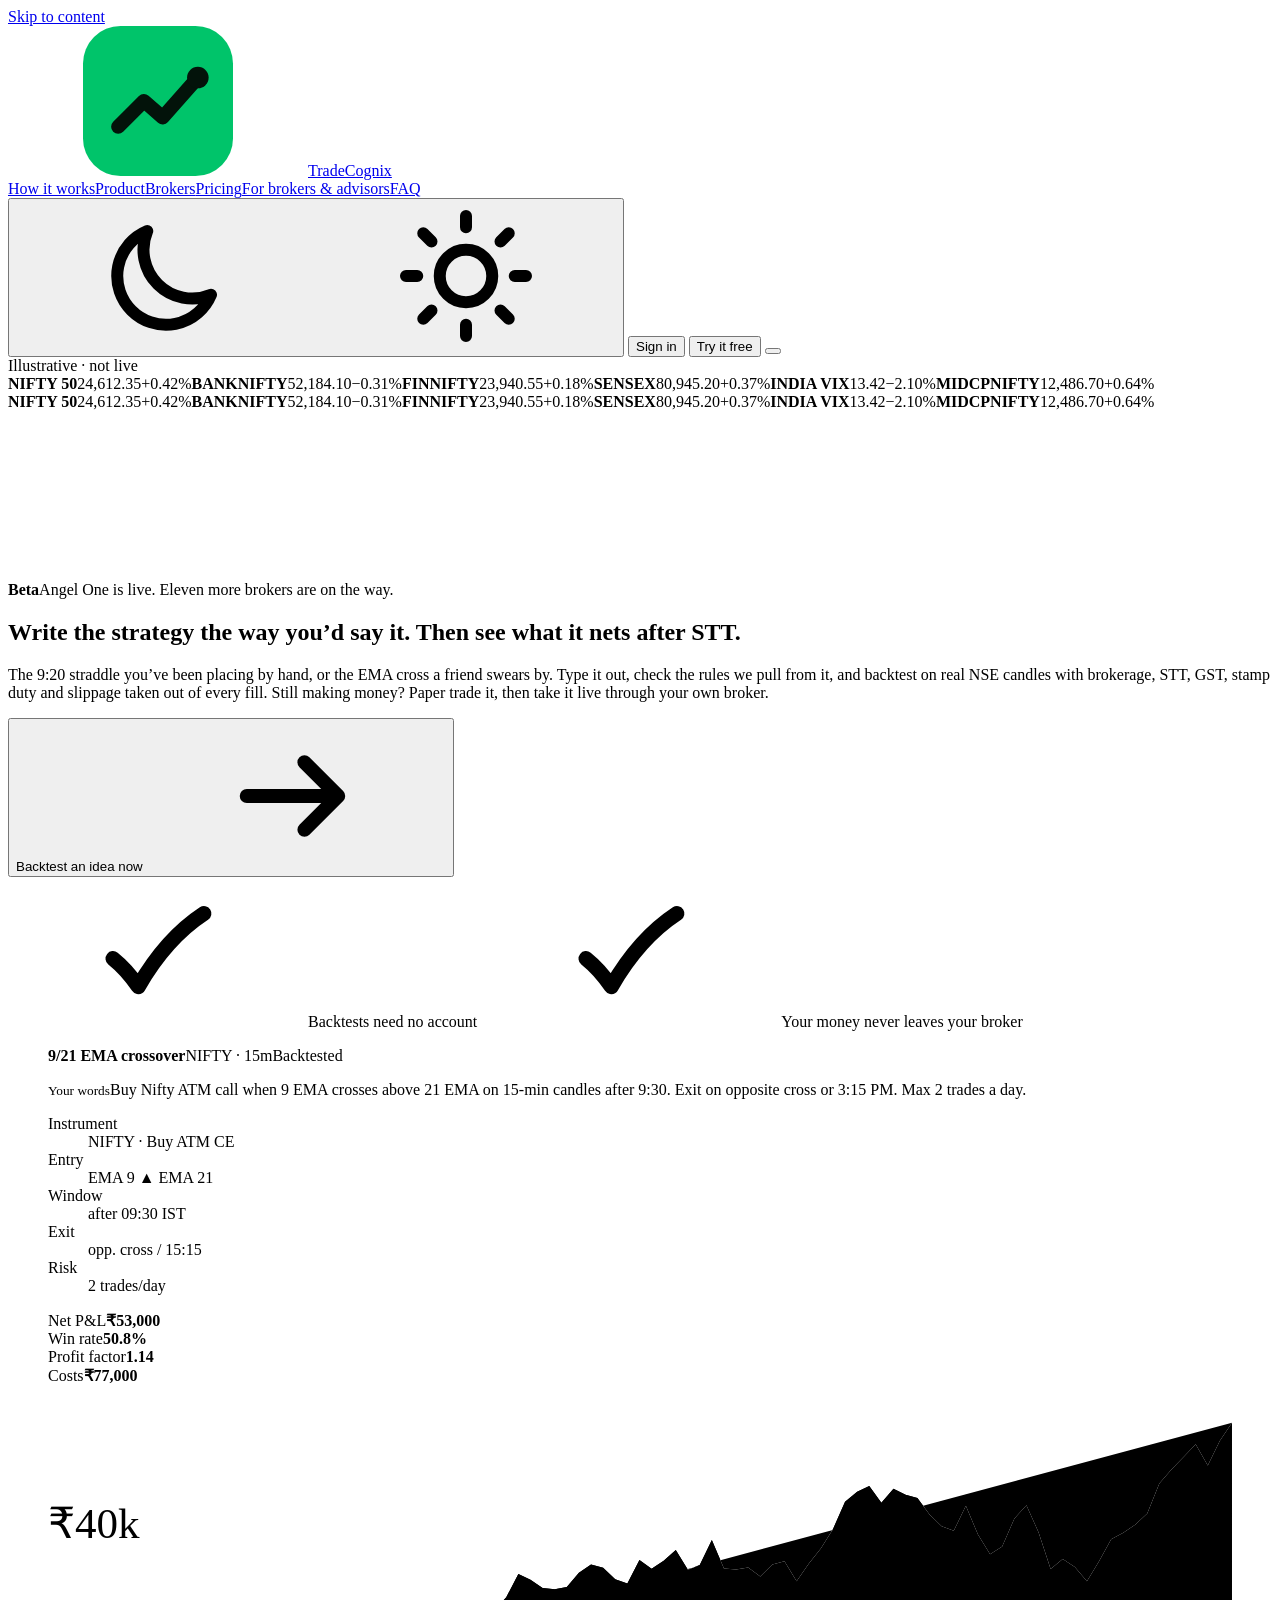
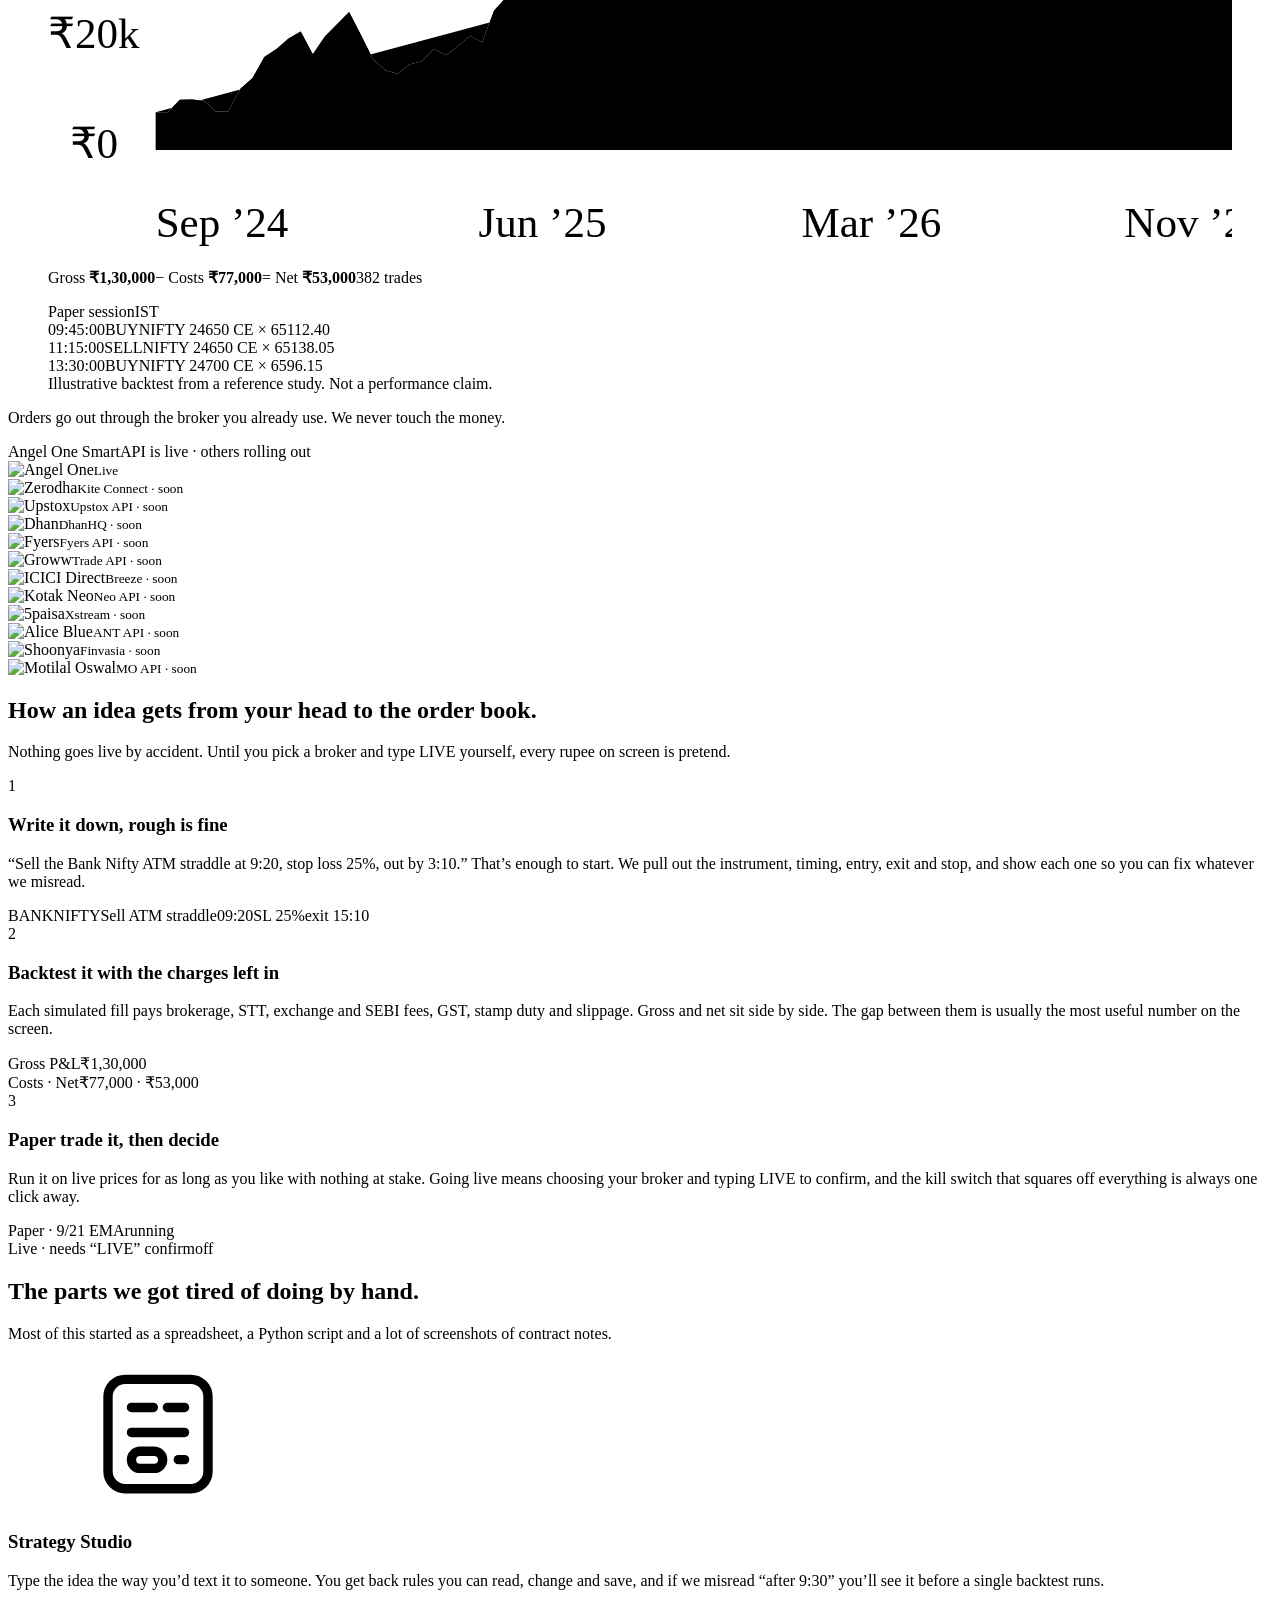
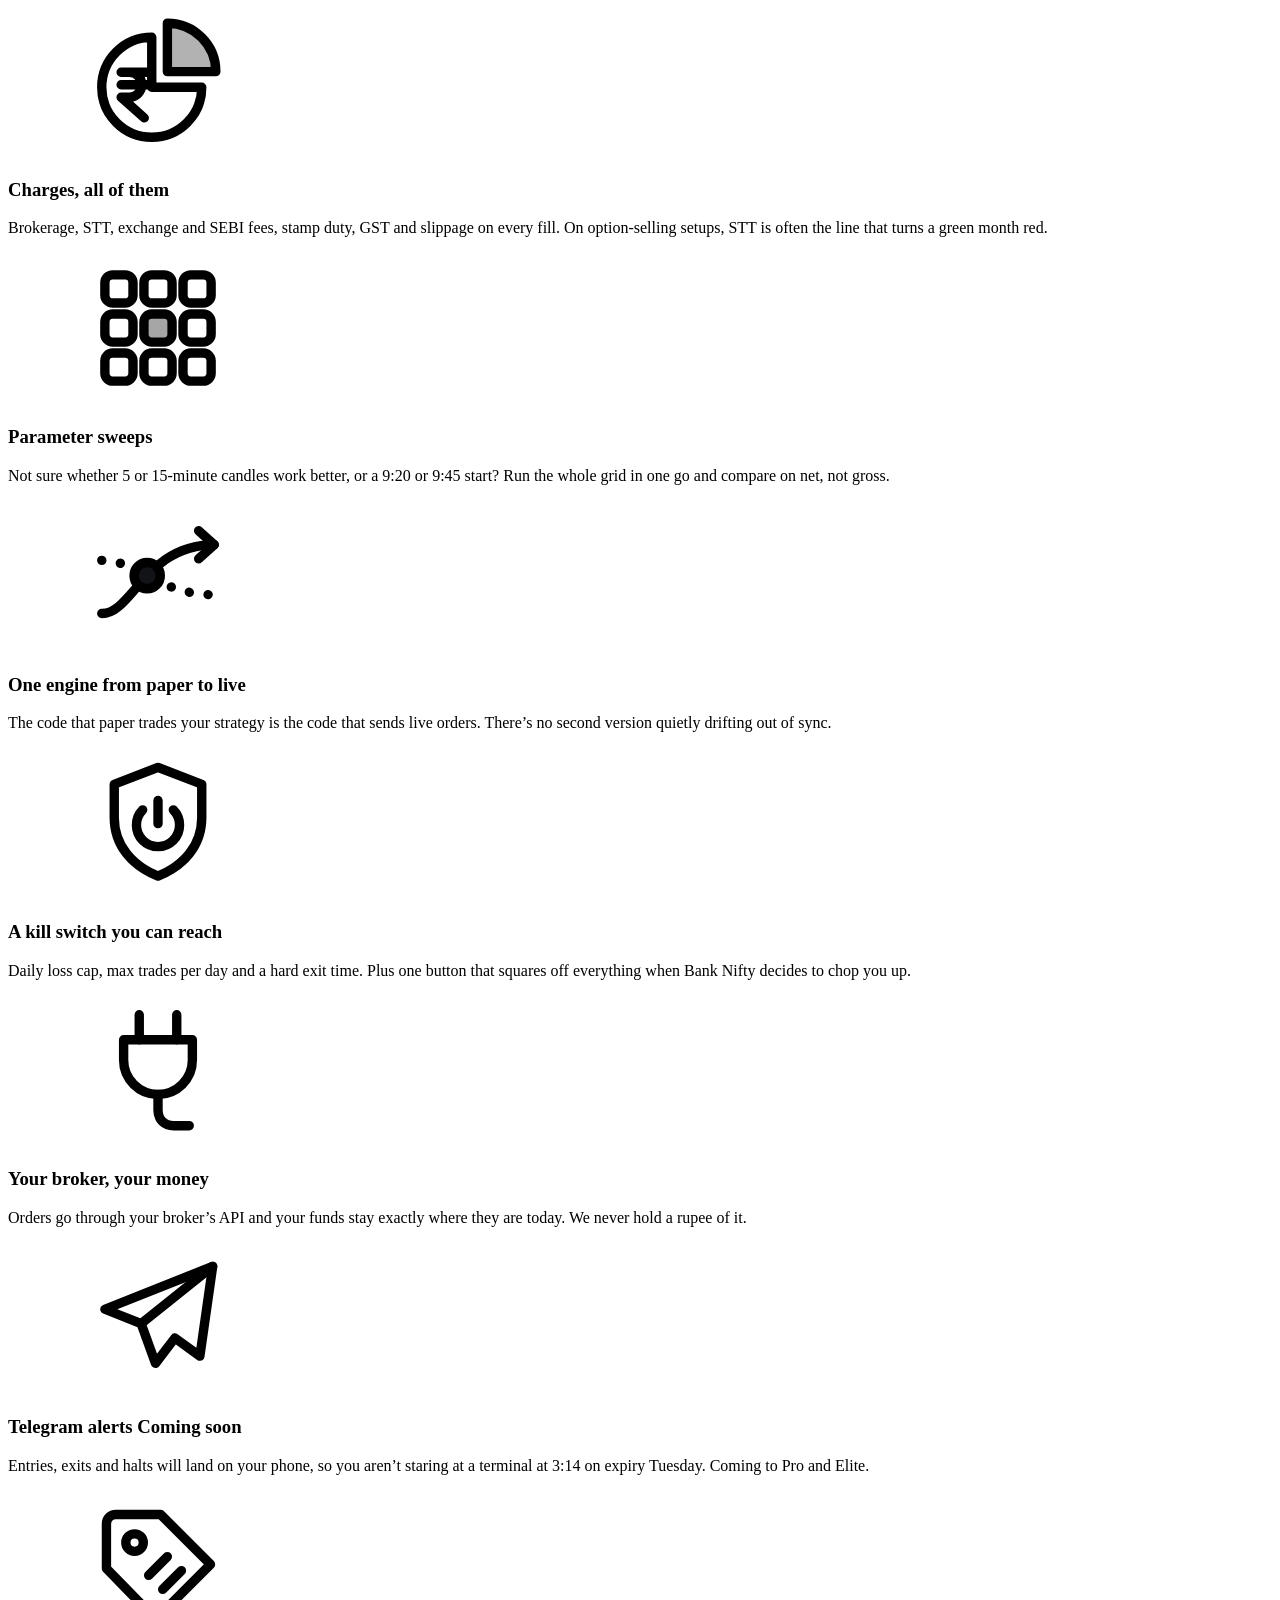
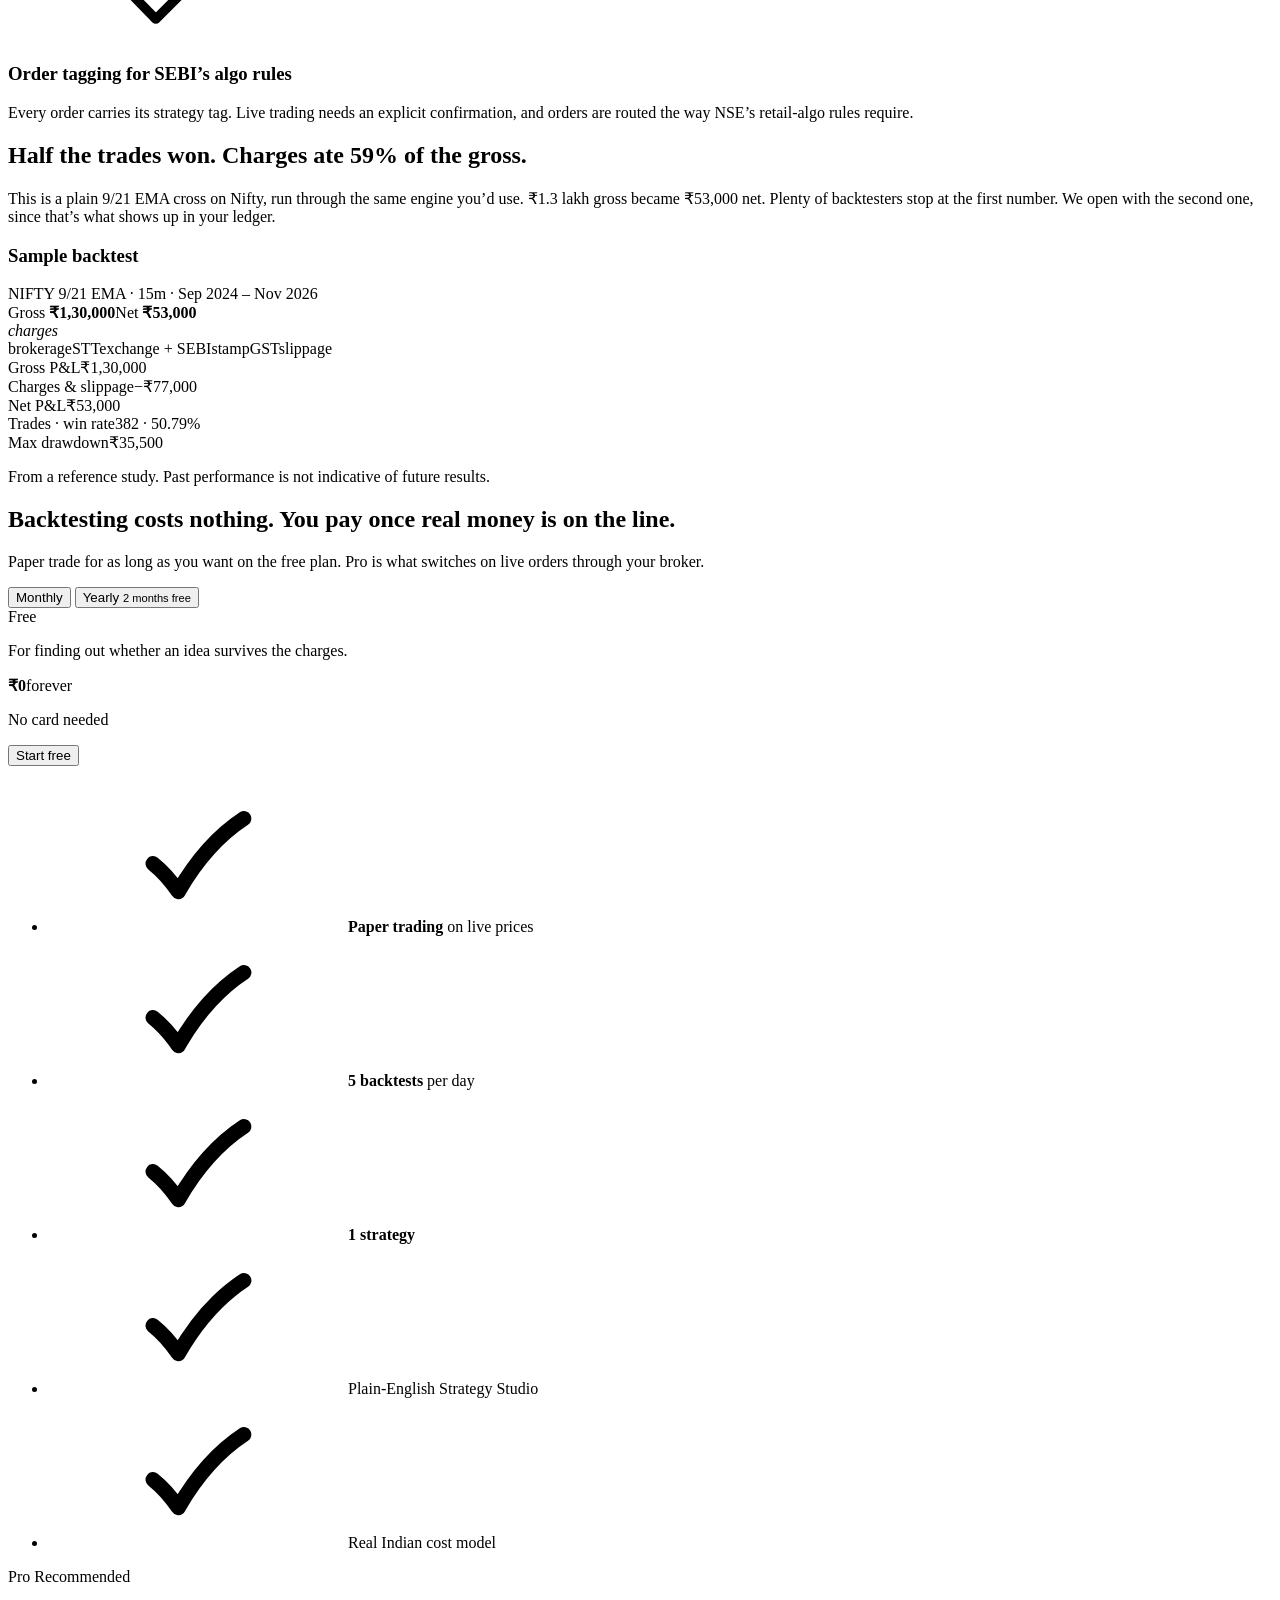
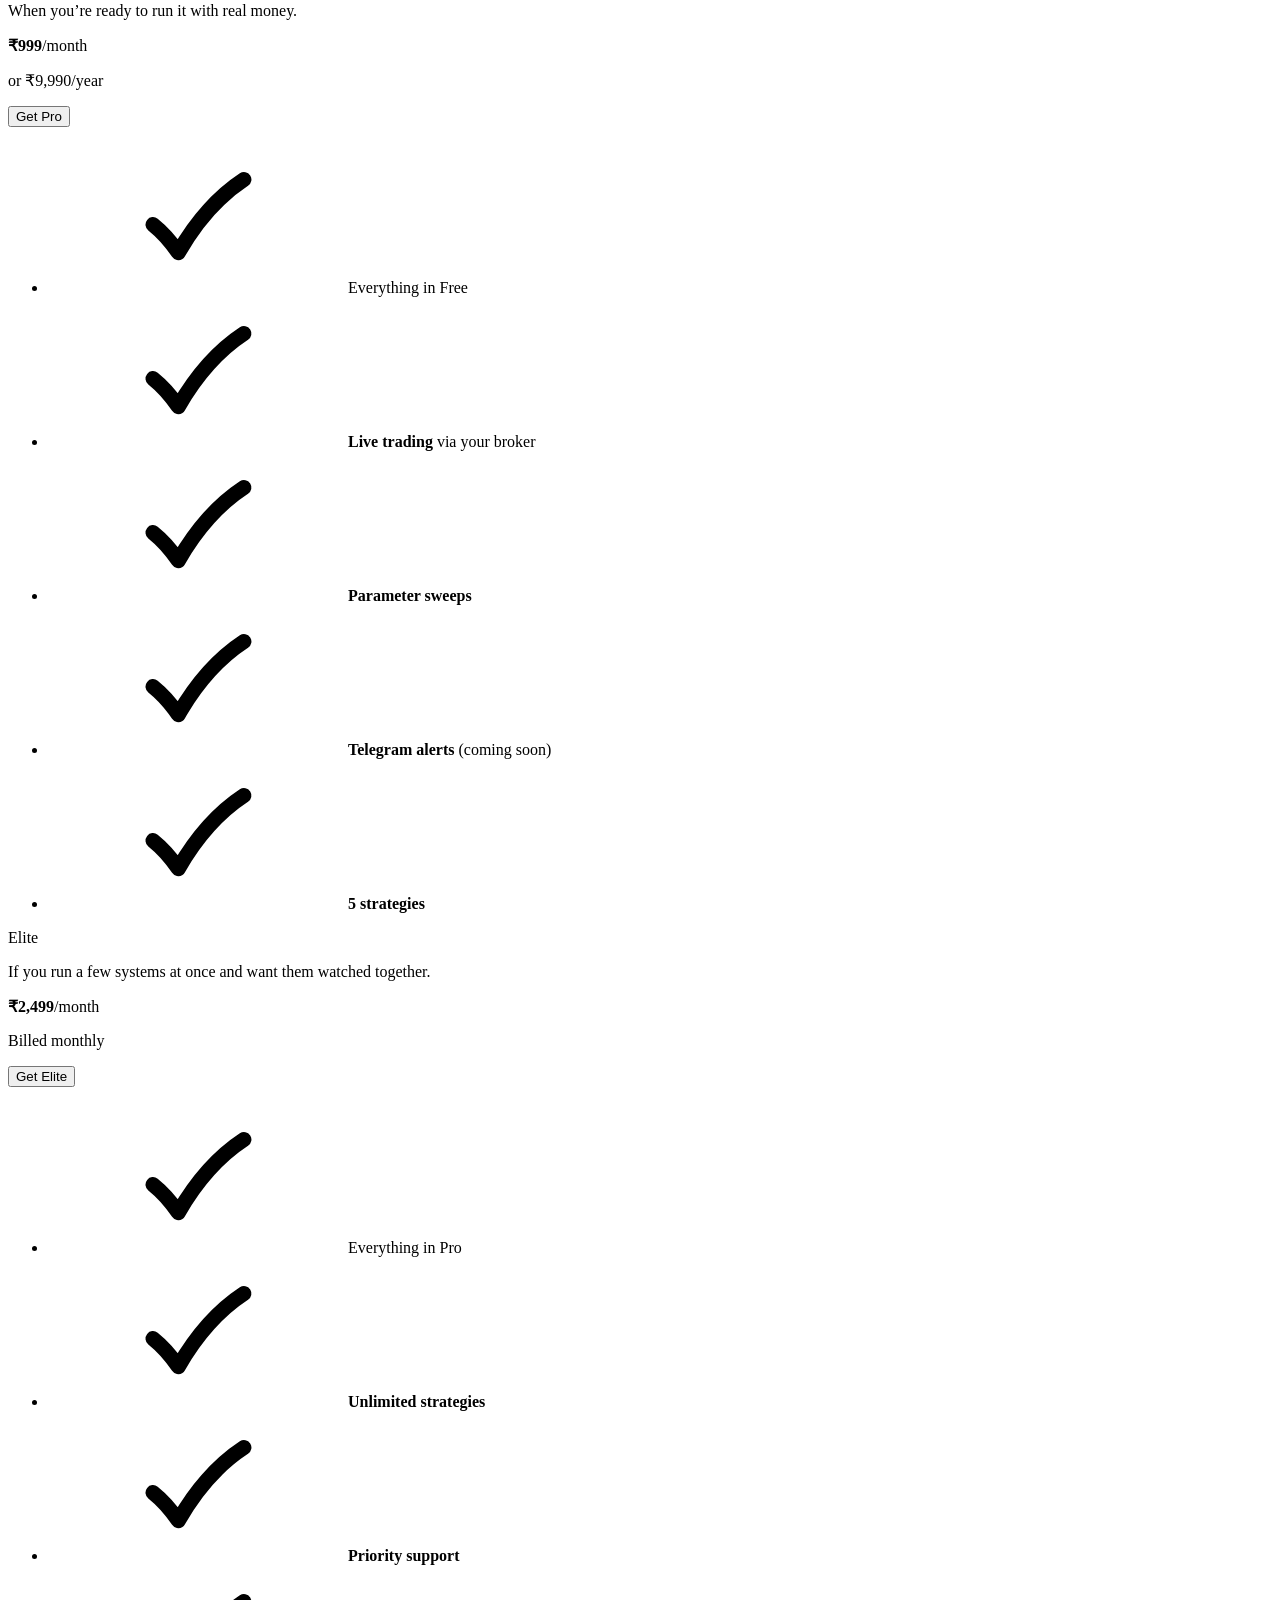
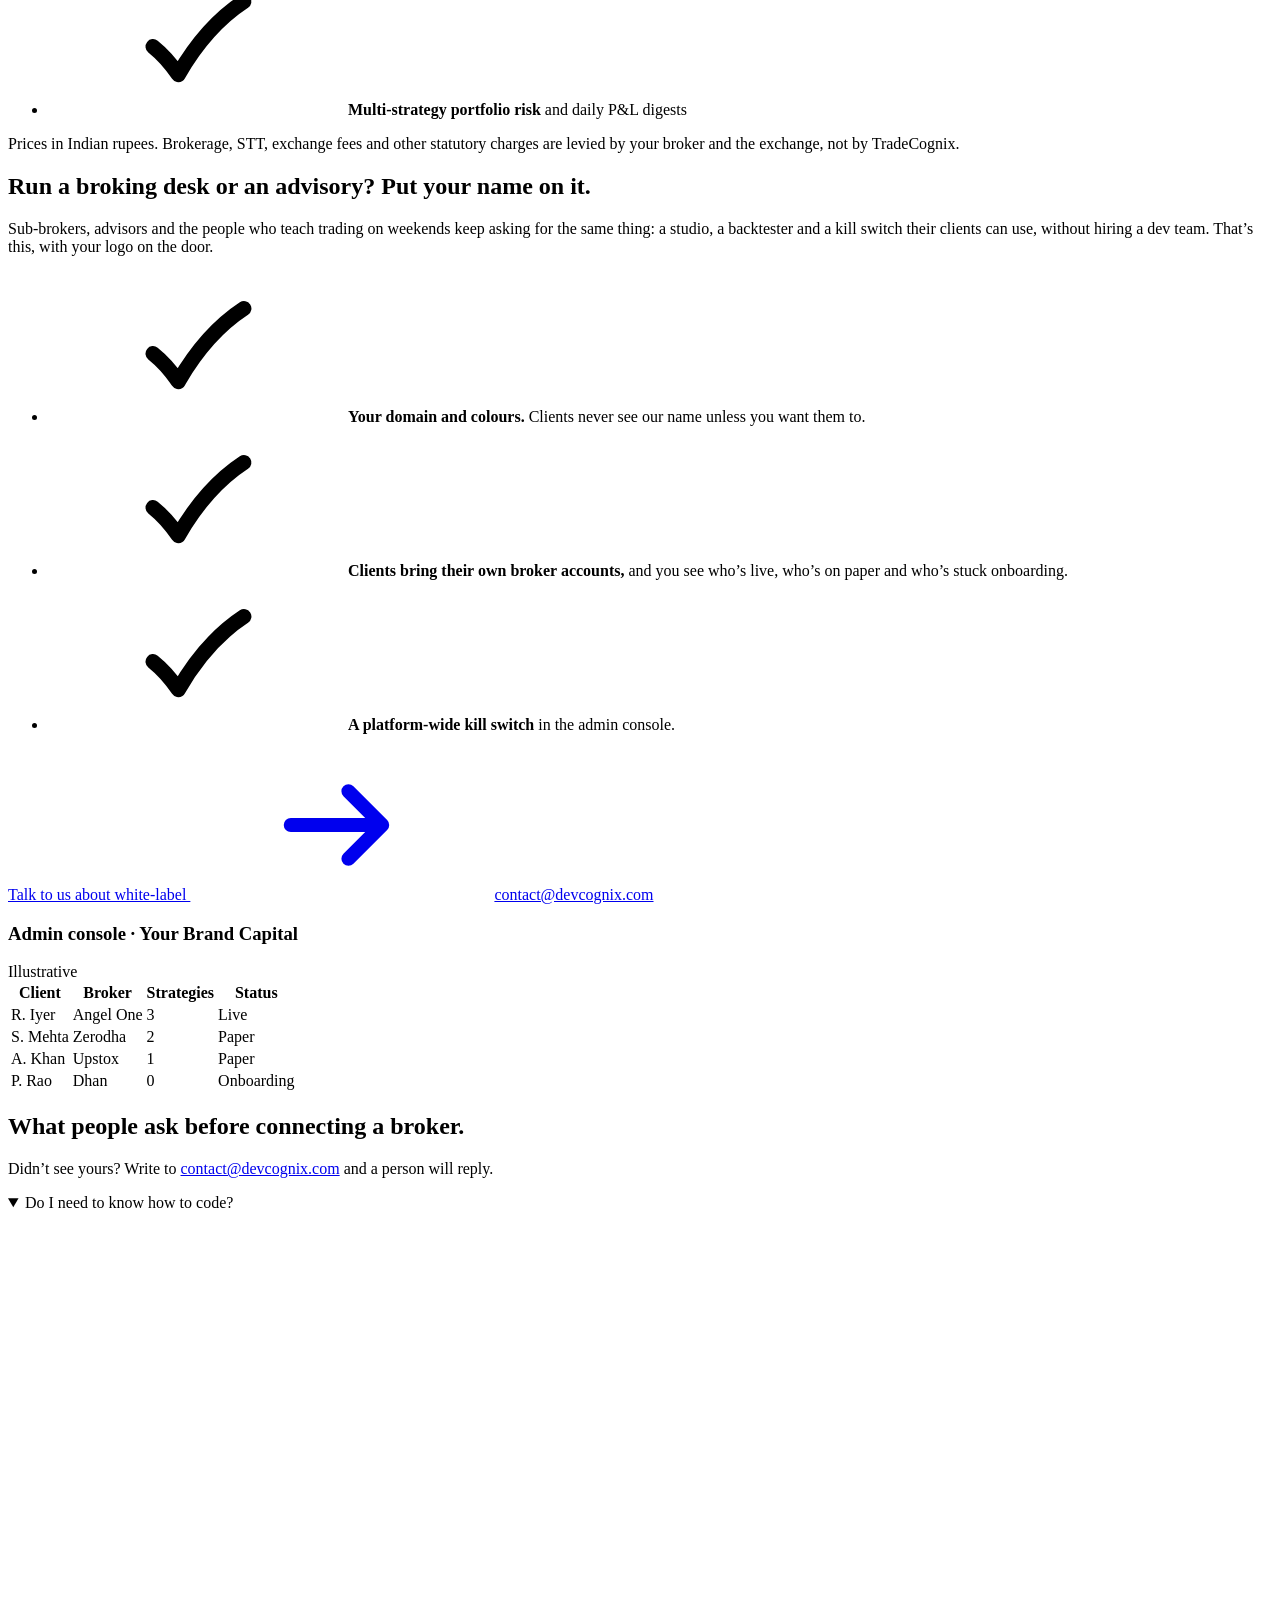
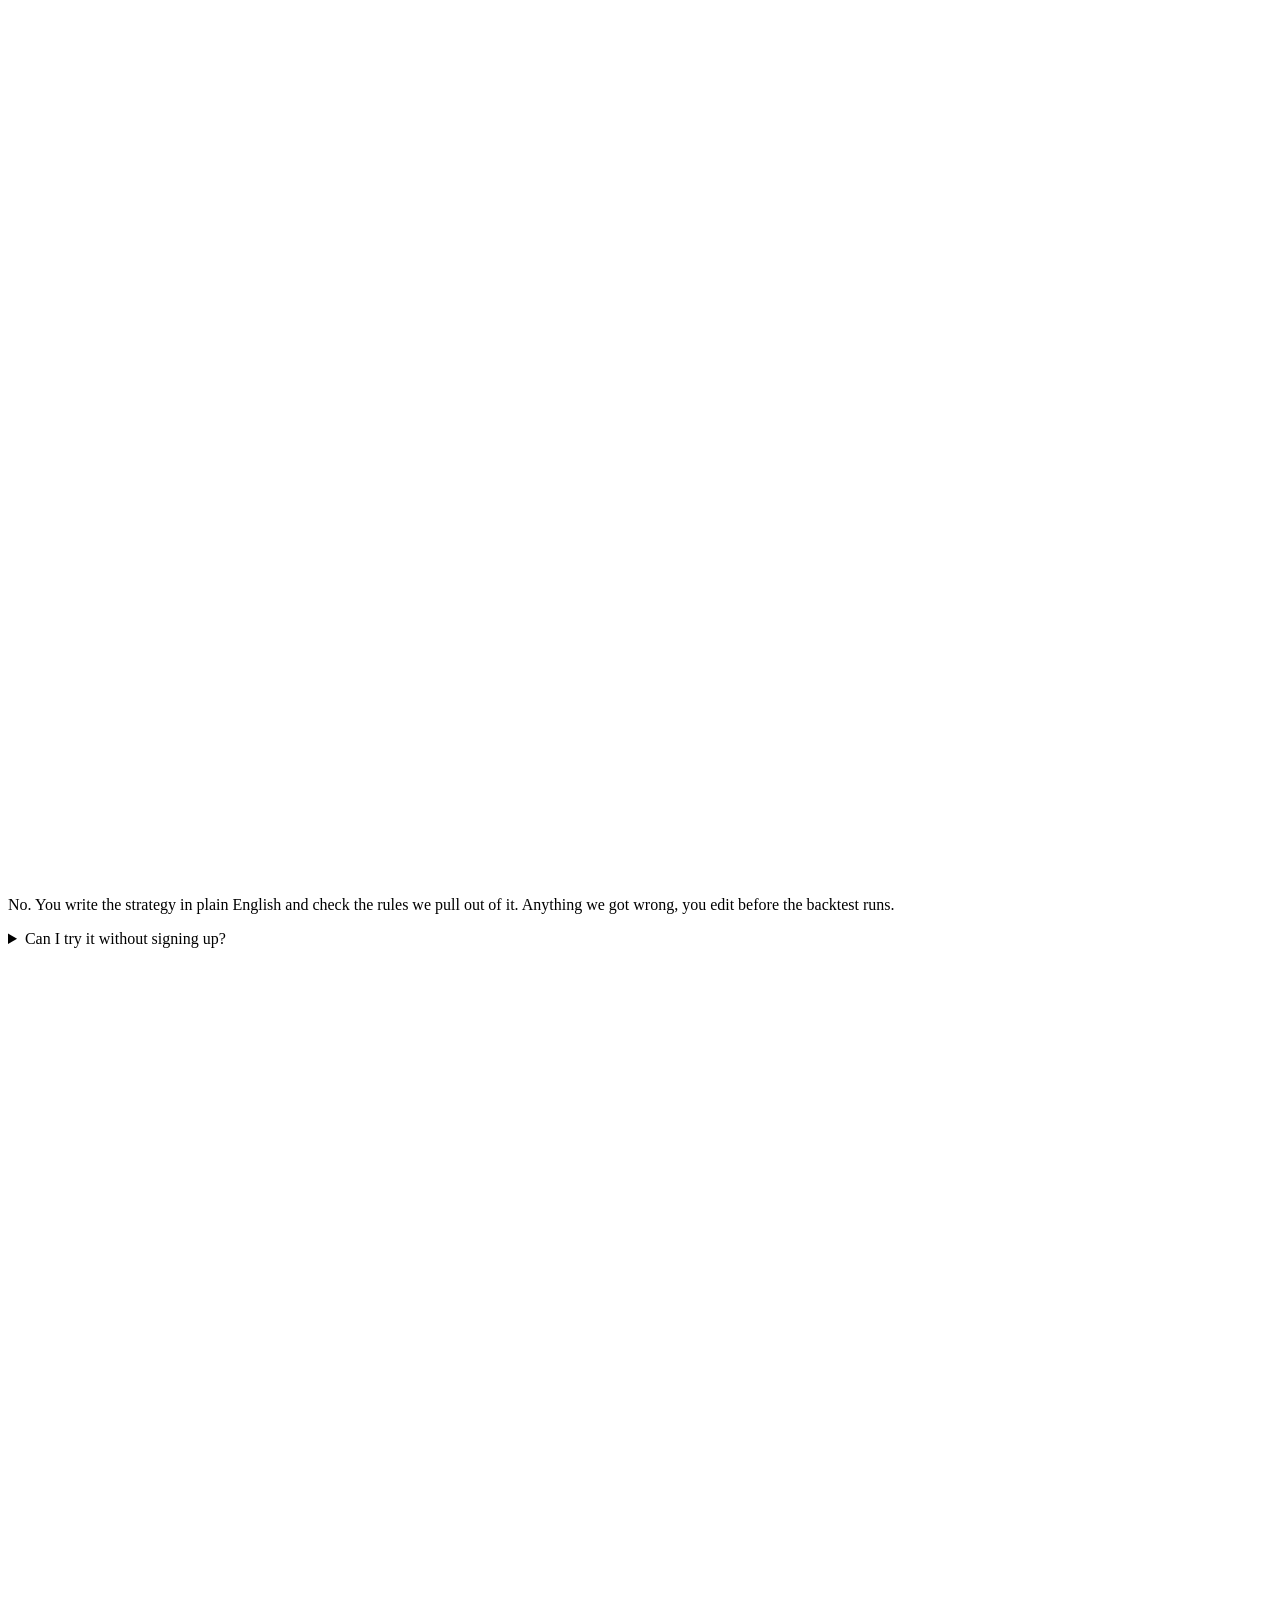
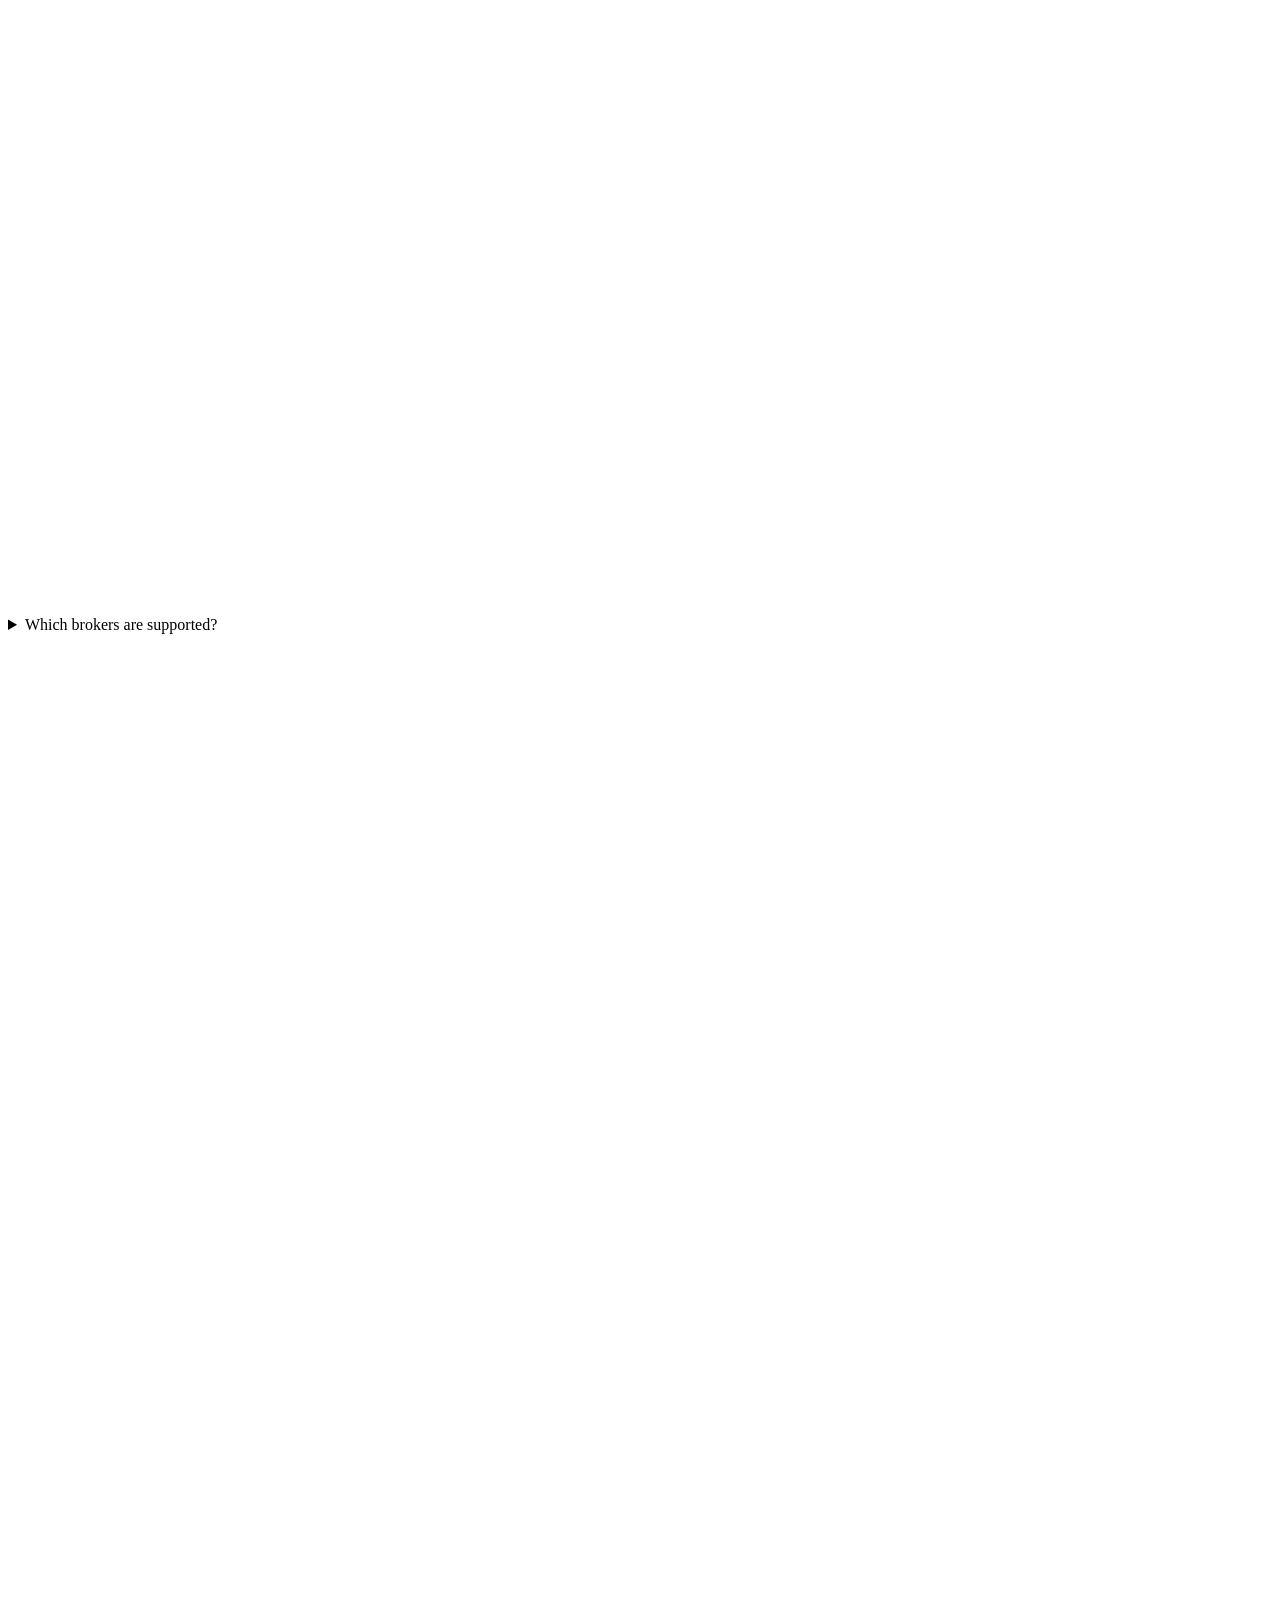
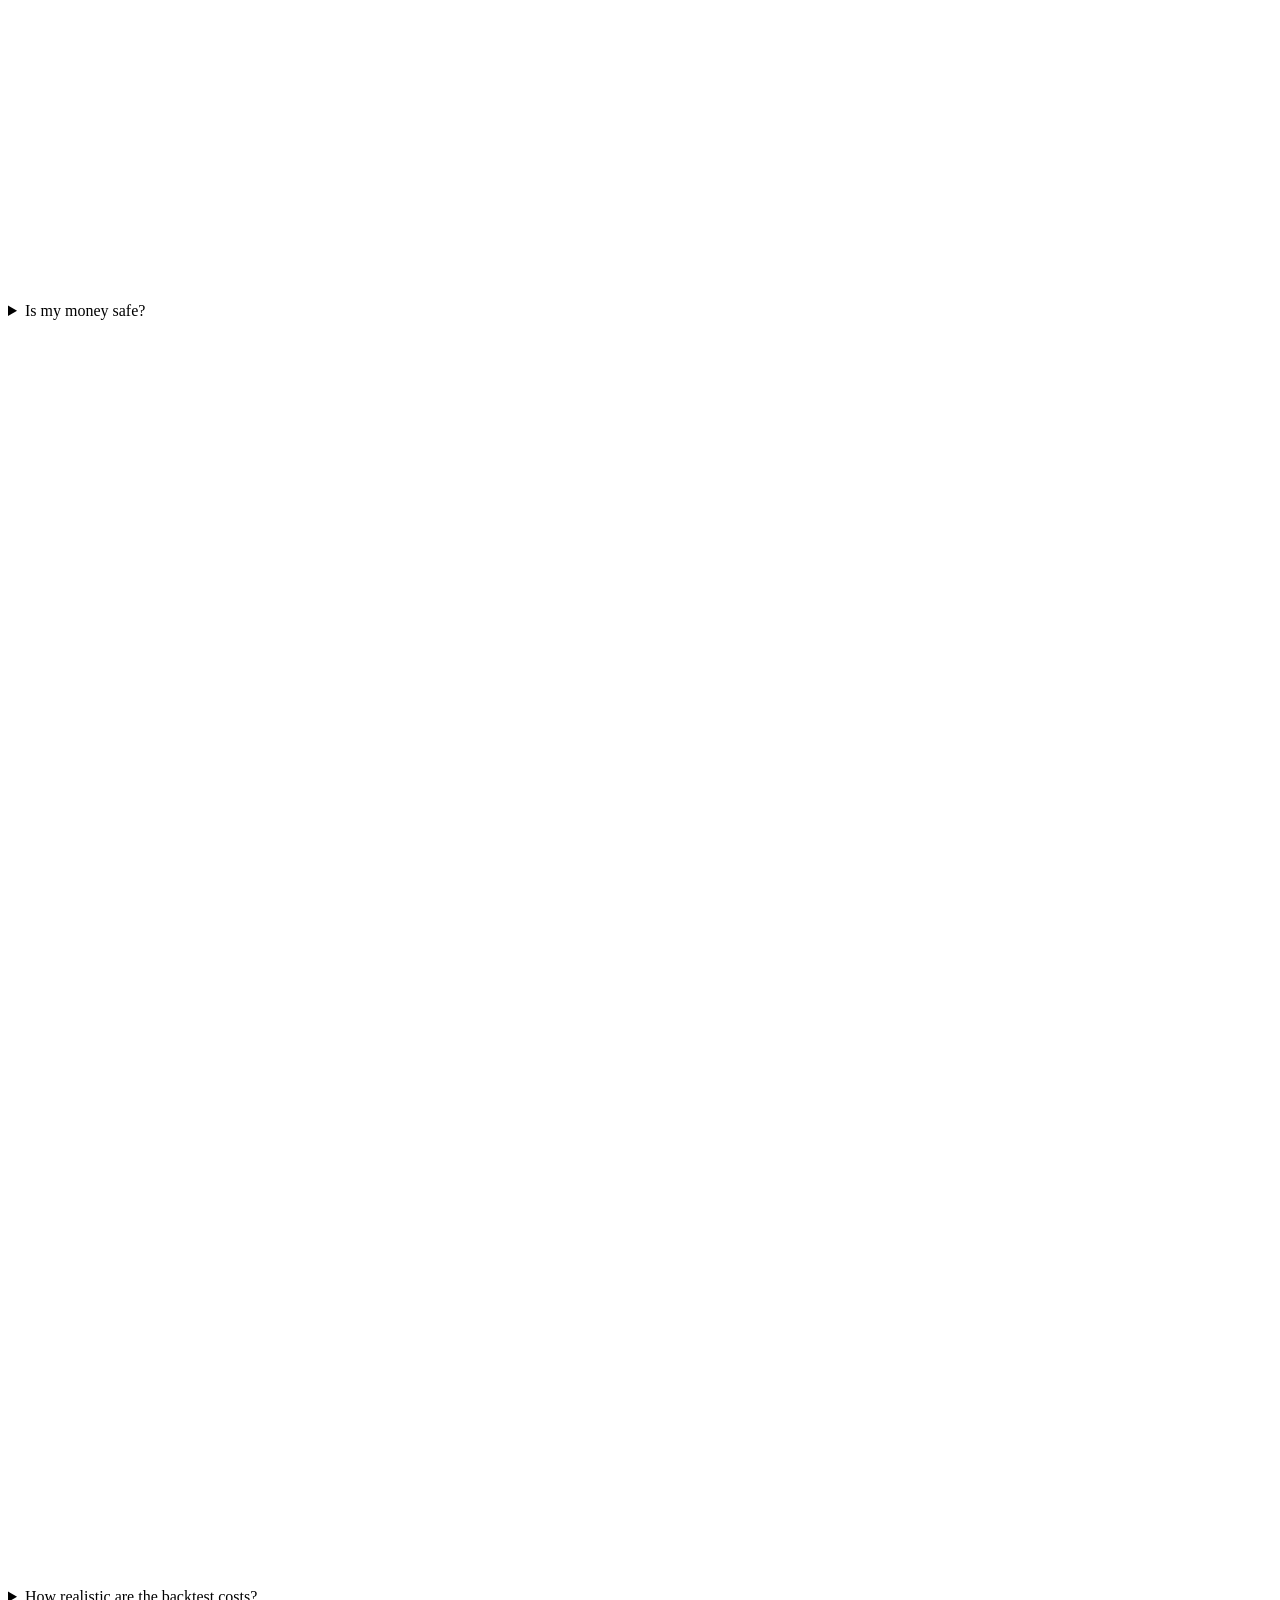
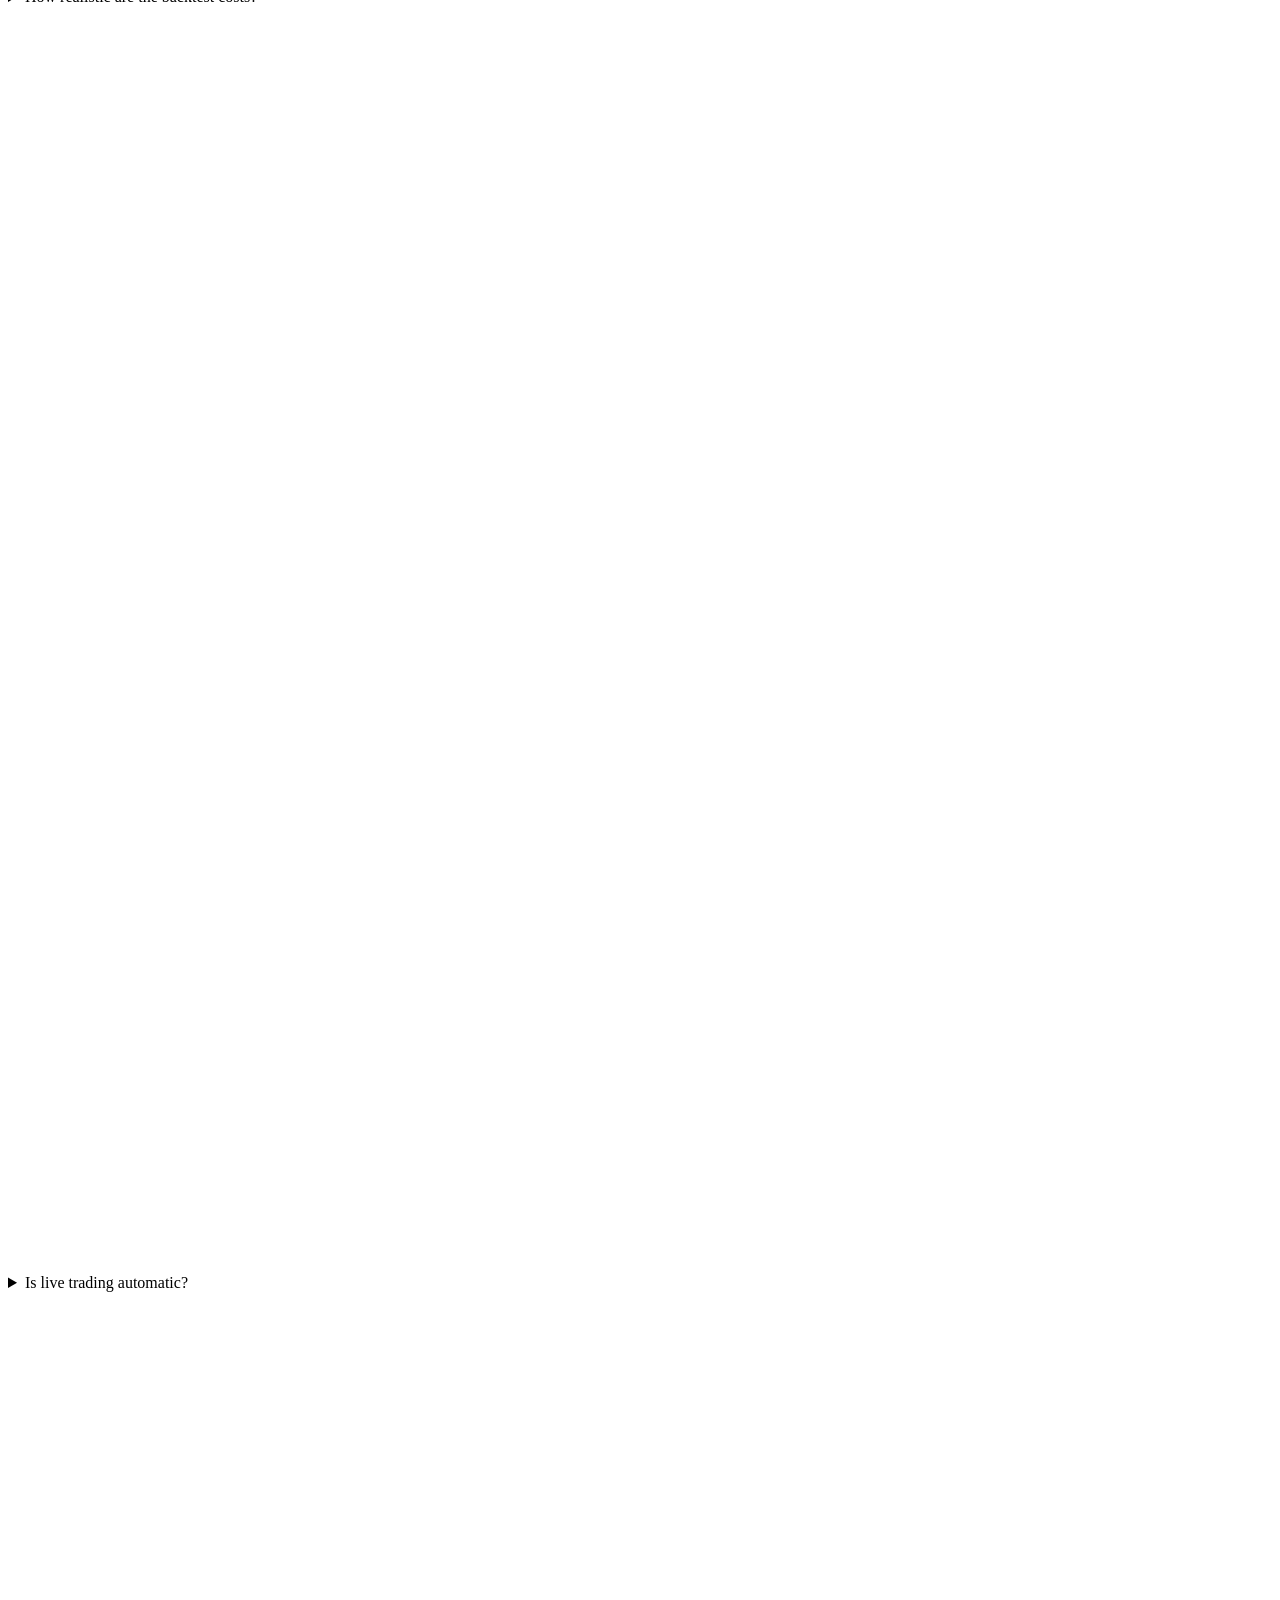
==== commit d5253f37: "Copy: no demo-mode claims; backtests on real Angel One NSE candles only" ====
--- a/web/index.html
+++ b/web/index.html
@@ -4,20 +4,20 @@
     <meta charset="utf-8" />
     <meta name="viewport" content="width=device-width, initial-scale=1, viewport-fit=cover" />
     <title>TradeCognix · Plain-English algo trading for Indian traders</title>
-    <meta name="description" content="Describe a trading strategy in plain English. TradeCognix turns it into rules, backtests it on NSE data with real Indian costs (brokerage, STT, GST, stamp duty, slippage), paper-trades it, then runs it live through your own broker." />
+    <meta name="description" content="Describe a trading strategy in plain English. TradeCognix turns it into rules, backtests it on real NSE candles from Angel One with real Indian costs (brokerage, STT, GST, stamp duty, slippage), paper-trades it, then runs it live through your own broker." />
     <meta name="theme-color" content="#08090b" media="(prefers-color-scheme: dark)" />
     <meta name="theme-color" content="#ffffff" media="(prefers-color-scheme: light)" />
     <meta name="color-scheme" content="dark light" />
 
-    <link rel="canonical" href="https://tradex007.github.io/Tradecognix/" />
+    <link rel="canonical" href="https://tradex777.github.io/tradecognix/" />
 
     <!-- Open Graph / social (absolute URLs: GitHub Pages) -->
     <meta property="og:type" content="website" />
     <meta property="og:site_name" content="TradeCognix" />
-    <meta property="og:url" content="https://tradex007.github.io/Tradecognix/" />
+    <meta property="og:url" content="https://tradex777.github.io/tradecognix/" />
     <meta property="og:title" content="TradeCognix · Plain-English algo trading for Indian traders" />
     <meta property="og:description" content="Describe a strategy in English, backtest it with real Indian costs, paper trade it, then go live through your own broker." />
-    <meta property="og:image" content="https://tradex007.github.io/Tradecognix/og.png" />
+    <meta property="og:image" content="https://tradex777.github.io/tradecognix/og.png" />
     <meta property="og:image:type" content="image/png" />
     <meta property="og:image:alt" content="TradeCognix: Write the strategy the way you'd say it. Then see what it nets after STT." />
     <meta property="og:image:width" content="1200" />
@@ -26,7 +26,7 @@
     <meta name="twitter:card" content="summary_large_image" />
     <meta name="twitter:title" content="TradeCognix · Plain-English algo trading for Indian traders" />
     <meta name="twitter:description" content="Describe a strategy in English, backtest it with real Indian costs, paper trade it, then go live through your own broker." />
-    <meta name="twitter:image" content="https://tradex007.github.io/Tradecognix/og.png" />
+    <meta name="twitter:image" content="https://tradex777.github.io/tradecognix/og.png" />
 
     <link rel="icon" type="image/svg+xml" href="mark.svg" />
     <link rel="icon" type="image/png" sizes="32x32" href="favicon-32.png" />
@@ -48,7 +48,7 @@
         "name": "TradeCognix",
         "applicationCategory": "FinanceApplication",
         "operatingSystem": "Web",
-        "description": "Plain-English algo trading for Indian retail traders: describe a strategy in English, backtest it on NSE data with real Indian costs, paper trade it, then trade live through your own broker.",
+        "description": "Plain-English algo trading for Indian retail traders: describe a strategy in English, backtest it on real NSE candles from Angel One with real Indian costs, paper trade it, then trade live through your own broker.",
         "inLanguage": "en-IN",
         "publisher": { "@type": "Organization", "name": "DevCognix", "email": "contact@devcognix.com" },
         "offers": [
@@ -144,7 +144,7 @@
             <div class="hero__copy">
               <p class="hero__eyebrow"><b>Beta</b>Angel One is live.<span class="hide-sm"> Eleven more brokers are on the way.</span></p>
               <h1 class="h1" id="hero-title">Write the strategy the way you&rsquo;d say it. Then see what it <span class="shine">nets after STT.</span></h1>
-              <p class="hero__sub">The 9:20 straddle you&rsquo;ve been placing by hand, or the EMA cross a friend swears by. Type it out, check the rules we pull from it, and backtest on NSE data with brokerage, STT, GST, stamp duty and slippage taken out of every fill. Still making money? Paper trade it, then take it live through your own broker.</p>
+              <p class="hero__sub">The 9:20 straddle you&rsquo;ve been placing by hand, or the EMA cross a friend swears by. Type it out, check the rules we pull from it, and backtest on real NSE candles with brokerage, STT, GST, stamp duty and slippage taken out of every fill. Still making money? Paper trade it, then take it live through your own broker.</p>
               <button class="btn btn--primary btn--lg" type="button" data-open-app="studio" data-magnetic>Backtest an idea now <svg aria-hidden="true"><use href="#m-arrow" /></svg></button>
               <div class="hero__meta">
                 <span><svg aria-hidden="true"><use href="#m-tick" /></svg>Backtests need no account</span>
@@ -483,7 +483,7 @@
           <button class="tab tab--more" type="button" data-view="settings"><svg aria-hidden="true"><use href="#n-more" /></svg>More</button>
         </nav>
         <div class="side__foot">
-          <div class="side__demo" id="x-mode-card"><b><span class="dot-live" aria-hidden="true"></span><span id="x-mode-title">Demo workspace</span></b><span id="x-mode-text">Runs in your browser. Figures are illustrative.</span></div>
+          <div class="side__demo" id="x-mode-card"><b><span class="dot-live" aria-hidden="true"></span><span id="x-mode-title">TradeCognix engine</span></b><span id="x-mode-text">Connecting…</span></div>
           <a class="side__back" href="#top" data-back><svg width="14" height="14" aria-hidden="true" style="transform:rotate(180deg)"><use href="#i-arrow" /></svg>Back to site</a>
         </div>
       </aside>
@@ -502,23 +502,23 @@
           <!-- Dashboard -->
           <section class="view" data-v="dashboard" hidden>
             <div class="vhead">
-              <div><h1 id="x-greet">Good evening</h1><p id="x-dash-sub">Your demo portfolio at a glance. Illustrative numbers.</p></div>
+              <div><h1 id="x-greet">Good evening</h1><p id="x-dash-sub">Sign in to see your account.</p></div>
               <button class="btn btn--primary" type="button" data-view="studio"><svg aria-hidden="true"><use href="#i-plus" /></svg>New strategy</button>
             </div>
             <div class="kpis">
-              <div class="card kpi"><span id="x-k1l">Portfolio P&amp;L today</span><strong class="up" id="x-k1">+₹4,280</strong><small class="up" id="x-k1s">+0.86%</small></div>
-              <div class="card kpi"><span id="x-k2l">Active strategies</span><strong id="x-k2">3</strong><small id="x-k2s">2 paper · 1 draft</small></div>
-              <div class="card kpi"><span id="x-k3l">Open positions</span><strong id="x-k3">2</strong><small id="x-k3s">NIFTY CE · BANKNIFTY PE</small></div>
-              <div class="card kpi"><span id="x-k4l">Win rate, 30 days</span><strong id="x-k4">54.2%</strong><small class="up" id="x-k4s">+3.1 pts</small></div>
+              <div class="card kpi"><span id="x-k1l">Net P&amp;L today</span><strong id="x-k1">—</strong><small id="x-k1s">after charges</small></div>
+              <div class="card kpi"><span id="x-k2l">Saved strategies</span><strong id="x-k2">—</strong><small id="x-k2s">&nbsp;</small></div>
+              <div class="card kpi"><span id="x-k3l">Running sessions</span><strong id="x-k3">—</strong><small id="x-k3s">&nbsp;</small></div>
+              <div class="card kpi"><span id="x-k4l">Win rate, 30 days</span><strong id="x-k4">—</strong><small id="x-k4s">&nbsp;</small></div>
             </div>
             <div class="dash">
               <div style="display:grid;gap:16px;min-width:0">
                 <div class="panel">
-                  <div class="panel__head"><h3 id="x-dash-h">Equity, last 30 sessions</h3><span class="note" id="x-dash-note">Demo account · ₹5,00,000 start</span></div>
+                  <div class="panel__head"><h3 id="x-dash-h">Cumulative net P&amp;L</h3><span class="note" id="x-dash-note">Paper and live trades · after charges</span></div>
                   <div class="panel__body">
-                    <p class="cap" id="x-dash-cap">Equity rose from ₹5.00 L to ₹5.39 L over 30 sessions<small>Closing equity · illustrative</small></p>
-                    <p class="hint" id="x-dash-empty" hidden></p>
-                    <div class="chartbox" id="x-dash-box"><canvas id="x-dash-chart" role="img" aria-label="Demo equity rose from 5 lakh to about 5.39 lakh rupees over 30 sessions"></canvas></div>
+                    <p class="cap" id="x-dash-cap" hidden></p>
+                    <p class="hint" id="x-dash-empty">This chart starts after your first closed paper trade.</p>
+                    <div class="chartbox" id="x-dash-box" hidden><canvas id="x-dash-chart" role="img" aria-label="Cumulative net P&amp;L"></canvas></div>
                   </div>
                 </div>
                 <div class="panel">
@@ -527,9 +527,7 @@
                     <table class="tbl tbl--min">
                       <thead><tr><th scope="col">Strategy</th><th scope="col">Status</th><th scope="col" class="r">Today P&amp;L</th><th scope="col" class="r">Trades</th></tr></thead>
                       <tbody id="x-dash-strats">
-                        <tr><td>9/21 EMA Crossover<span class="sub">NIFTY · 15m</span></td><td><span class="badge badge--paper">Paper</span></td><td class="r up">+₹3,120</td><td class="r">2</td></tr>
-                        <tr><td>ORB Nifty<span class="sub">09:15–09:30 range</span></td><td><span class="badge">Draft</span></td><td class="r faint">—</td><td class="r">0</td></tr>
-                        <tr><td>Short Straddle 09:20<span class="sub">BANKNIFTY</span></td><td><span class="badge badge--paper">Paper</span></td><td class="r up">+₹1,160</td><td class="r">1</td></tr>
+                        <tr><td colspan="4" class="faint">No saved strategies yet.</td></tr>
                       </tbody>
                     </table>
                   </div>
@@ -554,7 +552,7 @@
             <div class="vhead">
               <div><h1>Strategy Studio</h1><p>Describe it in plain English. Review the rules. Backtest with real Indian costs.</p></div>
               <button class="linkbtn" type="button" id="x-guide-show" hidden>Show guide</button>
-              <span class="badge badge--plain" id="x-engine-note">Rule-based parser · demo</span>
+              <span class="badge badge--plain" id="x-engine-note">TradeCognix engine</span>
             </div>
             <ol class="flow" id="x-flow" aria-label="Progress">
               <li data-step="1"><b>1</b><span>Describe</span><small>&nbsp;· plain English</small></li>
@@ -576,22 +574,9 @@
                   <div class="panel__body">
                     <label class="label" for="x-input">Describe your strategy</label>
                     <div class="prompt-wrap" style="margin-top:8px">
-                      <textarea id="x-input" class="textarea" maxlength="600" spellcheck="false" aria-describedby="x-input-hint" placeholder="e.g. Buy Nifty ATM call when 9 EMA crosses above 21 EMA on 15-min candles after 9:30 AM. Exit on opposite cross or 3:15 PM. Max 2 trades a day.">Buy Nifty ATM call when 9 EMA crosses above 21 EMA on 15-min candles after 9:30 AM. Exit on opposite cross or 3:15 PM. Max 2 trades a day.</textarea>
+                      <textarea id="x-input" class="textarea" maxlength="600" spellcheck="false" aria-describedby="x-input-hint" placeholder="e.g. Buy Nifty ATM call when 9 EMA crosses above 21 EMA on 15-min candles after 9:30 AM. Exit on opposite cross or 3:15 PM. Max 2 trades a day."></textarea>
                     </div>
                     <div class="prompt-meta"><span class="hint" id="x-input-hint" aria-live="polite">Include instrument, entry, exit and a risk limit.</span><span class="hint num" id="x-count">0/600</span></div>
-                    <div class="tpls" role="group" aria-labelledby="x-tpl-label">
-                      <p class="tpls__label" id="x-tpl-label">Start from a template</p>
-                      <div class="tpls__grid">
-                      <button class="tpl" type="button" data-ex="Sell BankNifty ATM straddle at 9:20 AM on 5-min candles. Stop loss 25% on each leg. Exit everything at 3:10 PM. Max 1 trade a day." data-tpl="straddle"><span class="tpl__name">BankNifty 9:20 straddle</span><span class="tpl__desc">Sell both ATM legs at 9:20, 25% stop on each.</span><span class="tpl__tags">BankNifty · 5m · Options sell</span></button>
-                      <button class="tpl" type="button" data-ex="Buy Nifty futures when 9 EMA crosses above 21 EMA on 15-min candles after 9:30 AM. Exit on opposite cross or 3:15 PM. Max 2 trades a day." data-tpl="ema"><span class="tpl__name">9/21 EMA cross</span><span class="tpl__desc">Ride Nifty futures on a 15-minute trend change.</span><span class="tpl__tags">Nifty · 15m · Futures</span></button>
-                      <button class="tpl" type="button" data-ex="Buy Nifty ATM call when price breaks above the 9:15 to 9:30 opening range on 5-min candles. Stop loss 1%, target 2%. Exit by 3:15 PM. Max 1 trade a day." data-tpl="orb"><span class="tpl__name">Opening range breakout</span><span class="tpl__desc">Buy the ATM call when price clears the first 15 minutes.</span><span class="tpl__tags">Nifty · 5m · Options buy</span></button>
-                      <button class="tpl" type="button" data-ex="Buy BankNifty futures when Supertrend 10,3 turns green on 5-min candles. Exit when Supertrend turns red or at 3:15 PM. Max 2 trades a day." data-tpl="st"><span class="tpl__name">Supertrend 10,3</span><span class="tpl__desc">Follow Supertrend flips on BankNifty futures.</span><span class="tpl__tags">BankNifty · 5m · Futures</span></button>
-                      <button class="tpl" type="button" data-ex="Buy Reliance when RSI 14 drops below 30 on daily candles and sell when RSI crosses above 70. Stop loss 8%." data-tpl="rsi"><span class="tpl__name">RSI 30/70 swing</span><span class="tpl__desc">Buy Reliance when oversold, sell when overbought.</span><span class="tpl__tags">Reliance · Daily · Equity</span></button>
-                      <button class="tpl" type="button" data-ex="Sell Nifty strangle 2 strikes out of the money at 9:30 AM on 5-min candles. Stop loss 30% on each leg. Exit at 3:15 PM. Max 1 trade a day." data-tpl="ic"><span class="tpl__name">9:30 short strangle</span><span class="tpl__desc">Sell Nifty 2 strikes out of the money, 30% stop on each leg.</span><span class="tpl__tags">Nifty · 5m · Options sell</span></button>
-                      <button class="tpl" type="button" data-ex="Buy HDFC Bank when price pulls back to VWAP on 5-min candles after 10:00 AM while above 21 EMA. Stop loss 0.5%, target 1%. Exit at 3:15 PM. Max 2 trades a day." data-tpl="vwap"><span class="tpl__name">VWAP pullback</span><span class="tpl__desc">Buy HDFC Bank dips to VWAP while it trends up.</span><span class="tpl__tags">HDFC Bank · 5m · Equity</span></button>
-                      <button class="tpl" type="button" data-ex="Sell BankNifty futures when price crosses below VWAP while below 21 EMA on 5-min candles after 9:45 AM. Stop loss 0.4%, target 0.8%. Exit at 3:15 PM. Max 2 trades a day." data-tpl="gap"><span class="tpl__name">VWAP breakdown short</span><span class="tpl__desc">Sell BankNifty futures when price slips under VWAP in a downtrend.</span><span class="tpl__tags">BankNifty · 5m · Futures</span></button>
-                      </div>
-                    </div>
                     <div class="studio__actions">
                       <button class="btn btn--primary" type="button" id="x-gen">Generate rules <kbd class="kbd-mod">Ctrl ↵</kbd></button>
                       <button class="btn btn--ghost btn--sm" type="button" id="x-clear">Clear</button>
@@ -609,7 +594,7 @@
                     <div class="studio__actions">
                       <button class="btn btn--primary" type="button" id="x-run">Run backtest <kbd class="kbd-mod">Ctrl ↵</kbd></button>
                       <button class="btn btn--secondary btn--sm" type="button" id="x-save" hidden>Save strategy</button>
-                      <span class="note" id="x-run-note">Practice prices · last 120 days</span>
+                      <span class="note" id="x-run-note">Last 120 days · after all charges</span>
                     </div>
                     <div class="progress" id="x-run-prog"><i></i></div>
                     <p class="steplog" id="x-run-log" aria-live="polite"></p>
@@ -783,23 +768,9 @@
             <div class="panel">
               <div class="set-row"><div><h3>Appearance</h3><p>Dark is the default. Your choice is remembered on this device.</p></div>
                 <div class="seg" role="group" aria-label="Theme"><button type="button" data-theme-set="dark" aria-pressed="true">Dark</button><button type="button" data-theme-set="light" aria-pressed="false">Light</button></div></div>
-              <div class="set-row"><div><h3>Account</h3><p id="x-acct-text">Not signed in. Backtests work without an account.</p></div><button class="btn btn--secondary btn--sm" type="button" id="x-acct-btn" data-auth-open>Create free account</button></div>
-              <div class="set-row"><div><h3>Backend</h3><p id="x-api-text">Demo mode: everything runs in your browser.</p></div><span class="badge" id="x-api-badge">Demo</span></div>
-              <div class="set-row set-api" id="x-api-connect" hidden>
-                <div class="set-api__copy">
-                  <h3>Connect your backend</h3>
-                  <p>This site is running in demo mode. Deploy the TradeCognix API, then open the site with <code>?api=https://your-api</code>. The address is remembered on this device; <code>?api=off</code> switches back to the demo. To make it permanent for everyone, set <code>TC_API_BASE</code> in <code>js/config.js</code>.</p>
-                  <a class="set-api__link" href="https://github.com/Tradex007/Tradecognix#deploying-for-free" target="_blank" rel="noopener">Deployment guide in the README<svg aria-hidden="true"><use href="#i-arrow" /></svg></a>
-                </div>
-                <form class="set-api__form" id="x-api-form" novalidate>
-                  <label class="sr-only" for="x-api-url">Backend URL</label>
-                  <input class="input" id="x-api-url" type="url" inputmode="url" autocomplete="off" spellcheck="false" placeholder="https://your-api.example.com" aria-describedby="x-api-err" />
-                  <button class="btn btn--secondary btn--sm" type="submit">Connect</button>
-                  <p class="hint is-error" id="x-api-err" aria-live="polite"></p>
-                </form>
-              </div>
+              <div class="set-row"><div><h3>Account</h3><p id="x-acct-text">Not signed in.</p></div><button class="btn btn--secondary btn--sm" type="button" id="x-acct-btn" data-auth-open>Create free account</button></div>
+              <div class="set-row"><div><h3>Backend</h3><p id="x-api-text">Checking the engine…</p></div><span class="badge" id="x-api-badge">…</span></div>
               <div class="set-row"><div><h3>More</h3><p>Every screen in the workspace.</p></div><div class="btns"><button class="btn btn--secondary btn--sm" type="button" data-view="backtests">Backtests</button><button class="btn btn--secondary btn--sm" type="button" data-view="journal">Journal</button><a class="btn btn--ghost btn--sm" href="#top" data-back>Back to site</a></div></div>
-              <div class="set-row"><div><h3>Reset demo</h3><p>Clear demo sign-in, broker connections, sessions and backtests on this device.</p></div><button class="btn btn--danger-outline btn--sm" type="button" id="x-reset">Reset demo data</button></div>
             </div>
           </section>
 
@@ -897,7 +868,7 @@
     <div class="modal" id="x-conn-modal" hidden role="dialog" aria-modal="true" aria-labelledby="x-conn-title">
       <form class="modal__box" id="x-conn-form" novalidate>
         <h3 id="x-conn-title">Connect broker</h3>
-        <p id="x-conn-intro">Demo only: nothing you type here leaves your browser.</p>
+        <p id="x-conn-intro">Your credentials are encrypted before they are stored and are only used to place your orders.</p>
         <div id="x-conn-fields" style="display:grid;gap:12px"></div>
         <p class="note">Encrypted at rest. Live orders only through routes your broker allows.</p>
         <div class="modal__actions">
@@ -909,11 +880,8 @@
 
     <div class="toast" id="x-toast" role="status" aria-live="polite"></div>
 
-    <script type="application/json" id="x-equity-data">
-      [500000,501200,499800,503400,505100,504200,507900,506300,510800,512400,511000,514700,513200,517900,520300,518600,522100,524800,523000,527400,526100,529800,531500,529900,533200,535700,534100,536900,535200,538600]
-    </script>
-
-    <!-- Backend wiring: set window.TC_API_BASE in js/config.js (or open with ?api=https://your-api). Empty = demo mode. -->
+
+    <!-- Backend wiring: set window.TC_API_BASE in js/config.js (or open with ?api=https://your-api). Empty = engine offline (no demo mode). -->
     <script src="js/config.js"></script>
     <script src="chart.js"></script>
     <script src="app.js"></script>
